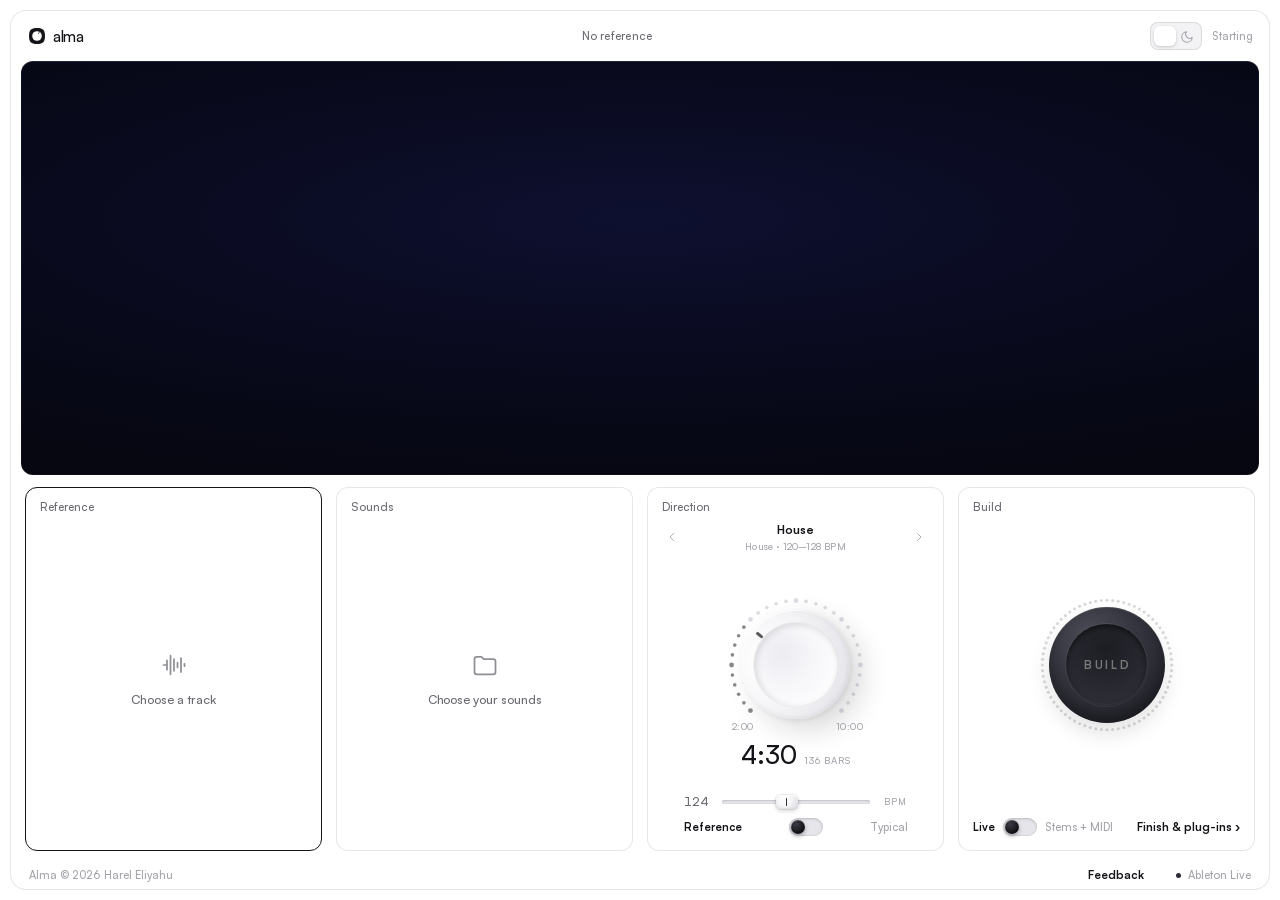
==== flow/ui/index.html @ 33a016ae "Opening screen: the real logo, and its pip turns to its place The bare disc is the app icon now (the" ====
<!doctype html>
<html lang="en" data-theme="light">
<head>
<meta charset="utf-8">
<meta name="viewport" content="width=device-width, initial-scale=1">
<title>Alma</title>
<script>try{ const t=localStorage.getItem('flow-theme'); if(t==='dark'||t==='light') document.documentElement.dataset.theme=t; }catch(e){}</script>
<link rel="stylesheet" href="fonts/fonts.css?satoshi">
<style>
  :root { --beat:2.6s; --mono:"Satoshi",-apple-system,system-ui,sans-serif; --ease:cubic-bezier(.2,.8,.2,1); --spring:cubic-bezier(.3,1.25,.4,1);
          --c-ref:#2BB8D6; --c-snd:#E0588F; --c-dir:#6F6CE0; --c-bld:#D9A520; --acc:#5C5BE0; --acc-rgb:92,91,224;
          --d-bg:#06070A; --d-ink:#EDEEF3; --d-sec:#8A8C99; --d-mut:#4A4C58; --d-line:rgba(255,255,255,.07); --d-well:#0D0E13; }
  :root, :root[data-theme=light] { color-scheme:light; --bg:#FFFFFF; --dev:#FFFFFF; --mod:#FFFFFF; --mod2:#FFFFFF; --hdr:#141519; --hdr-ink:#F3F3F6; --ink:#141418; --sec:#6A6A73; --mut:#A3A3AA;
          --line:rgba(20,20,30,.1); --line2:rgba(20,20,30,.06); --ctrl:#F3F3F6; --knob-a:#FFFFFF; --knob-b:#ECECF0; --knob-c:#CFCFD5; --tick:#DCDCE2;
          --shadow:none; --btn:#141418; --btn-ink:#FFFFFF; --led-off:#2C2D36; --ok:#2E8B5F; --warn:#B07A14; --err:#C0392B; }
  :root[data-theme=dark] { color-scheme:dark; --bg:#07070A; --dev:#121216; --mod:#1A1A20; --mod2:#15151A; --hdr:#0B0B0F; --hdr-ink:#F3F3F6; --ink:#F2F2F5; --sec:#9C9CA7; --mut:#5A5A66;
          --line:rgba(255,255,255,.08); --line2:rgba(255,255,255,.05); --ctrl:#111116; --knob-a:#3C3D47; --knob-b:#24252C; --knob-c:#111217; --tick:#2A2B33;
          --shadow:0 30px 70px rgba(0,0,0,.7), 0 0 0 1px rgba(255,255,255,.04); --acc:#7B79EC; --acc-rgb:123,121,236; --btn:#F2F2F5; --btn-ink:#0B0B0F; --led-off:#26272F; --ok:#4CD39B; --warn:#E8B04B; --err:#FF7070; }
  * { box-sizing:border-box; }
  body { font-variant-numeric:tabular-nums; }
  html, body { height:100%; margin:0; overflow:hidden; background:var(--bg); color:var(--ink); font-family:"Satoshi",-apple-system,system-ui,"Segoe UI",sans-serif; font-size:13.5px; -webkit-font-smoothing:antialiased; transition:background .35s; }
  button, input, select { font-family:inherit; color:inherit; }
  button { cursor:pointer; }
  button:disabled { cursor:default; }
  .hidden { display:none !important; }
  ::-webkit-scrollbar { width:8px; } ::-webkit-scrollbar-thumb { background:rgba(128,128,140,.35); border-radius:8px; }
  @media (prefers-reduced-motion:reduce) { *,*::before,*::after { animation-duration:.01ms !important; transition-duration:.01ms !important; } }

  /* ---------- the device ---------- */
  .dev { position:absolute; inset:10px; margin:auto; max-width:1480px; max-height:940px; border-radius:16px; background:var(--dev); box-shadow:var(--shadow); border:1px solid var(--line); display:grid; grid-template-rows:50px minmax(190px,1fr) clamp(330px,44%,400px) 28px; overflow:hidden; transition:background .35s, border-color .35s; }
  .bar { display:flex; align-items:center; gap:14px; padding:0 16px 0 18px; }
  .brand { display:flex; align-items:center; gap:8px; font-weight:500; letter-spacing:-.02em; font-size:15px; }
  .brand .mark { display:block; }
  @keyframes bars { 0%,100% { opacity:.55; } 50% { opacity:1; } }
  .sess { flex:1; text-align:center; font:500 11.5px var(--mono); color:var(--sec); letter-spacing:.02em; white-space:nowrap; overflow:hidden; text-overflow:ellipsis; }
  .sess b { color:var(--ink); font-weight:600; }
  .right { display:flex; align-items:center; gap:10px; }
  .chip.upd { border-color:color-mix(in srgb, var(--acc) 60%, transparent); }
  .chip.upd i { width:6px; height:6px; border-radius:50%; background:var(--acc); box-shadow:0 0 6px var(--acc); }
  .chip.upd.busy { cursor:default; } .chip.upd.busy i { animation:pulse 1.2s ease-in-out infinite; }
  .chip.upd.req { border-color:var(--warn); } .chip.upd.req i { background:var(--warn); box-shadow:0 0 6px var(--warn); }
  @keyframes pulse { 50% { opacity:.3; } }
  .chip { height:28px; padding:0 10px 0 9px; border-radius:8px; border:1px solid var(--line); background:var(--mod); font-size:11.5px; font-weight:600; display:inline-flex; align-items:center; gap:7px; transition:border-color .2s, transform .2s var(--ease); }
  .chip:hover { border-color:var(--ink); transform:translateY(-1px); }
  .chip svg { stroke:var(--ink); }
  .lic { font-size:11px; font-weight:500; color:var(--mut); }
  .tsw { width:52px; height:28px; border-radius:8px; border:1px solid var(--line); background:var(--ctrl); position:relative; padding:0; }
  .tsw i { position:absolute; top:3px; left:3px; width:22px; height:20px; border-radius:6px; background:var(--mod); box-shadow:0 1px 3px rgba(0,0,0,.18); transition:transform .3s var(--spring); }
  :root[data-theme=dark] .tsw i { transform:translateX(24px); }
  .tsw svg { position:absolute; top:7px; width:14px; height:14px; stroke:var(--mut); fill:none; stroke-width:1.8; stroke-linecap:round; stroke-linejoin:round; transition:stroke .3s; }
  .tsw .sun { left:7px; } .tsw .moon { right:7px; }
  :root[data-theme=light] .tsw .sun, :root[data-theme=dark] .tsw .moon { stroke:var(--ink); }

  /* ---------- the display ---------- */
  .disp { margin:0 10px; border-radius:12px; background:linear-gradient(180deg,#0F1015 0%,#08090C 55%,#06070A 100%); position:relative; overflow:hidden; color:var(--d-ink); box-shadow:inset 0 1px 0 rgba(255,255,255,.09), inset 0 0 0 1px rgba(255,255,255,.03); }
  .dv { position:absolute; inset:0; padding:16px 18px; display:none; }
  .dv.on { display:block; animation:dvin .55s var(--ease) both; }
  @keyframes dvin { from { clip-path:inset(0 0 0 100%); opacity:.6; } to { clip-path:inset(0 0 0 0); opacity:1; } }
  .dv canvas.full { position:absolute; inset:0; width:100%; height:100%; }
  .dv .cap { position:absolute; left:18px; bottom:14px; font:500 10.5px var(--mono); color:var(--d-mut); letter-spacing:.12em; text-transform:uppercase; }
  .dv .cap b { color:var(--d-sec); font-weight:500; }
  .dv .capr { left:auto; right:18px; }
  .dvhead { display:flex; align-items:baseline; justify-content:space-between; gap:14px; margin-bottom:10px; }
  .dvhead .t { font-size:13px; font-weight:600; letter-spacing:-.01em; }
  .tl .dvhead { margin-bottom:8px; } .tl .dvhead .t { font-size:12.5px; } .tl .dvhead .r { font-size:11.5px; }
  .dvhead .t small { font:500 11px var(--mono); color:var(--d-sec); margin-left:10px; letter-spacing:.02em; }
  .dvhead .r { font:500 11px var(--mono); color:var(--d-sec); }
  .dvhead .r b { color:var(--d-ink); font-weight:600; }
  .dvhead .r .dbtn.sw { height:24px; padding:0 10px; font-size:11px; border-color:rgba(255,255,255,.3); color:var(--d-ink); cursor:pointer; }
  .dvhead .r .dbtn.sw:hover { background:rgba(255,255,255,.08); }
  .seq { position:absolute; left:50%; top:50%; transform:translate(-50%,-50%); display:grid; grid-template-columns:44px repeat(16,18px); gap:5px; }
  .seq .rn { font:500 10px var(--mono); color:var(--d-mut); }
  .seq .c { height:12px; border-radius:2px; background:#121319; transition:background .12s, box-shadow .12s; }
  .seq .c.g { background:#191A22; } .seq .c.on { background:#3A2A4A; } .seq .c.on.now { background:var(--acc); box-shadow:0 0 12px var(--acc); } .seq .c.now:not(.on) { background:#24252F; }
  .kit { display:flex; flex-direction:column; gap:7px; max-width:520px; }
  .kit .kr { display:grid; grid-template-columns:92px 1fr 40px; align-items:center; gap:12px; font-size:11.5px; color:var(--d-sec); }
  .kit .kr b { font:500 11px var(--mono); color:var(--d-ink); text-align:right; }
  .kit .kb { height:6px; border-radius:3px; background:#15161D; overflow:hidden; }
  .kit .kb i { display:block; height:100%; background:var(--acc); box-shadow:0 0 10px rgba(var(--acc-rgb),.6); transform-origin:left; transform:scaleX(0); animation:grow .7s var(--ease) forwards; animation-delay:var(--d,0ms); border-radius:3px; }
  @keyframes grow { to { transform:scaleX(1); } }
  .dgrid { display:grid; gap:2px 3px; align-items:center; font:500 10.5px var(--mono); }
  .dgrid .h { color:var(--d-sec); text-align:center; padding-bottom:4px; white-space:nowrap; overflow:hidden; text-overflow:ellipsis; }
  .dgrid .h small { display:block; color:var(--d-mut); font-size:9.5px; margin-top:1px; }
  .dgrid .h.hi { color:var(--acc); }
  .dgrid .rl { color:var(--d-sec); padding-right:10px; white-space:nowrap; font-family:"Satoshi",sans-serif; font-size:10.5px; line-height:1; }
  .dgrid .rl.v { color:var(--d-ink); }
  .dgrid .cell { height:7px; border-radius:2px; background:#111218; transition:background .3s, box-shadow .3s; }
  .dgrid .cell.on { background:var(--acc); box-shadow:0 0 10px rgba(var(--acc-rgb),.45); animation:cellin .4s var(--spring) both; animation-delay:var(--d,0ms); }
  .dgrid .cell.v.on { background:var(--d-ink); box-shadow:none; }
  @keyframes cellin { from { transform:scaleY(.2); opacity:.4; } to { transform:none; opacity:1; } }
  .fin { display:grid; grid-template-columns:1.15fr 1fr; gap:48px; height:100%; overflow:auto; padding:4px 6px 0; }
  .fgrid { display:flex; flex-direction:column; }
  .fcell { display:flex; align-items:center; gap:16px; padding:9px 2px; border:0; border-top:1px solid var(--d-line); background:transparent; cursor:pointer; text-align:left; color:var(--d-ink); transition:opacity .2s; }
  .fcell:first-child { border-top:0; }
  .fcell:hover .k { color:#fff; }
  .fcell:not(.on) .k { color:var(--d-sec); }
  .fcell .body { flex:1; min-width:0; }
  .fcell .k { font-size:12.5px; font-weight:500; letter-spacing:-.01em; transition:color .2s; }
  .fcell .h { font:500 10px var(--mono); color:var(--d-mut); margin-top:2px; white-space:nowrap; overflow:hidden; text-overflow:ellipsis; letter-spacing:.02em; }
  .psel { display:flex; align-items:center; gap:2px; background:transparent; border:1px solid rgba(255,255,255,.1); border-radius:8px; padding:2px; margin-top:8px; }
  .psel .arr { width:26px; height:28px; border:0; background:transparent; color:var(--d-sec); border-radius:6px; display:flex; align-items:center; justify-content:center; }
  .psel .arr:hover { background:rgba(255,255,255,.06); color:var(--d-ink); }
  .psel .arr svg { width:11px; height:11px; stroke:currentColor; fill:none; stroke-width:2.2; stroke-linecap:round; stroke-linejoin:round; }
  .psel .mid { flex:1; text-align:center; min-width:0; font-size:12px; font-weight:600; white-space:nowrap; overflow:hidden; text-overflow:ellipsis; }
  .psel .mid small { display:block; font:500 9px var(--mono); color:var(--d-mut); letter-spacing:.12em; text-transform:uppercase; margin-top:2px; }
  .prow { display:flex; align-items:center; gap:8px; }
  .prow .psel { flex:1; }
  .fin h3 { margin:0 0 10px; font:500 10px var(--mono); letter-spacing:.16em; color:var(--d-mut); text-transform:uppercase; }
  .frow { display:flex; align-items:center; gap:14px; padding:10px 0 14px; border-top:1px solid var(--d-line); }
  .frow:first-of-type { border-top:0; }
  .frow .k { font-size:12.5px; font-weight:500; } .frow .h { font:500 10px var(--mono); color:var(--d-mut); margin-top:2px; line-height:1.4; }
  .frow .body { flex:1; min-width:0; }
  .sw { width:28px; height:16px; border-radius:999px; background:#2A2B34; position:relative; flex:0 0 28px; padding:0; border:0; transition:background .25s; pointer-events:none; }
  .sw::after { content:""; position:absolute; top:2px; left:2px; width:12px; height:12px; border-radius:50%; background:#fff; opacity:.6; transition:transform .25s var(--spring), opacity .25s; }
  .sw.on { background:var(--acc); } .sw.on::after { transform:translateX(12px); opacity:1; }
  .dsel { width:100%; font-size:12px; padding:7px 9px; border-radius:8px; border:1px solid rgba(255,255,255,.1); background:var(--d-well); color:var(--d-ink); outline:none; }
  .dbtn { height:28px; padding:0 11px; border-radius:7px; border:1px solid rgba(255,255,255,.12); background:transparent; color:var(--d-ink); font-size:11.5px; font-weight:600; }
  .dbtn:hover { border-color:rgba(255,255,255,.35); }
  .dmsg { font:500 11px var(--mono); color:var(--d-sec); margin-top:8px; line-height:1.5; }
  .gate { max-width:420px; margin:28px auto 0; text-align:center; }
  .gate h2 { font-size:18px; margin:0 0 6px; } .gate p { color:var(--d-sec); margin:0 0 16px; font-size:12.5px; line-height:1.5; }
  .gate .in { display:flex; gap:8px; }
  .gate.lic { max-width:520px; margin-top:36px; text-align:left; }
  .gate.lic .mark { width:34px; height:34px; margin-bottom:18px; }
  .gate.lic h2 { font-size:22px; letter-spacing:-.02em; margin:0 0 8px; } .gate.lic p { text-align:left; font-size:13px; margin:0 0 20px; }
  .gate.lic textarea { min-height:72px; font:500 12.5px/1.45 ui-monospace, Menlo, monospace; word-break:break-all; resize:none; }
  .gate.lic .row { display:flex; gap:10px; align-items:center; margin-top:4px; }
  .gate.lic .row .sp { flex:1; }
  .gate.lic .facts { display:grid; grid-template-columns:auto 1fr; gap:8px 18px; font-size:12.5px; margin:0 0 22px; }
  .gate.lic .facts span:nth-child(odd) { color:var(--d-sec); } .gate.lic .facts b { font-weight:500; color:var(--d-ink); }
  .gate.lic .dbtn.primary { background:var(--d-ink); color:var(--d-bg, #0B0B0D); border-color:var(--d-ink); } .gate.fb { max-width:520px; text-align:left; } .gate.fb h2, .gate.fb p { text-align:left; }
  .gate textarea { width:100%; resize:vertical; min-height:96px; font:400 13px/1.5 "Satoshi",sans-serif; padding:10px 12px; border-radius:8px; border:1px solid rgba(255,255,255,.12); background:var(--d-well); color:var(--d-ink); outline:none; margin-bottom:10px; }
  .gate textarea:focus { border-color:rgba(255,255,255,.3); } .gate .fbrow { display:flex; gap:8px; align-items:center; } .gate .fbrow .sp { flex:1; } .gate input { flex:1; font:500 13px var(--mono); padding:9px 12px; border-radius:8px; border:1px solid rgba(255,255,255,.12); background:var(--d-well); color:var(--d-ink); outline:none; }

  /* the arrangement view (lives in the display) */
  .tl { position:relative; height:100%; display:flex; flex-direction:column; }
  .tl .plot { position:relative; flex:1; margin-left:110px; cursor:crosshair; touch-action:none; user-select:none; -webkit-user-select:none; display:flex; flex-direction:column; min-height:0; }
  .tl .plot::before { content:""; position:absolute; left:0; right:0; top:0; bottom:18px; pointer-events:none; background:repeating-linear-gradient(90deg, rgba(255,255,255,.05) 0 1px, transparent 1px 12.5%); }
  .tl .curvewrap { position:relative; flex:1; min-height:56px; }
  .tl .curvewrap.wipe { clip-path:inset(0 100% 0 0); transition:clip-path 1.1s var(--ease) .1s; } .tl .curvewrap.wipe.go { clip-path:inset(0 0 0 0); }
  .tl .curvewrap canvas { position:absolute; inset:0; width:100%; height:100%; }
  .tl .curvewrap svg { position:absolute; inset:0; width:100%; height:100%; display:block; overflow:visible; filter:drop-shadow(0 0 6px rgba(var(--acc-rgb),.55)); }
  .tl .curve .line { fill:none; stroke:var(--tlc, #B9B0FF); stroke-width:1.6; vector-effect:non-scaling-stroke; stroke-linejoin:round; stroke-linecap:round; }
  .tl .curve .area { fill:url(#ag); }
  .tl .band { position:relative; height:6px; margin-top:10px; }
  .tl .seg { position:absolute; top:0; bottom:0; border-radius:3px; background:#E9EAF0; transform-origin:left center; transform:scaleX(0); animation:grow .75s var(--ease) forwards; }
  .tl .seg.hi { background:var(--tlc, #8B7CFF); box-shadow:0 0 10px rgba(var(--acc-rgb),.5); } .tl .seg.lo { background:#2A2B36; }
  .tl .names { position:relative; height:30px; margin-top:8px; }
  .tl .names > div { position:absolute; top:0; white-space:nowrap; font-size:12px; font-weight:600; color:var(--d-ink); opacity:0; animation:rise .5s var(--ease) forwards; }
  .tl .names > div.hi { color:var(--tlc, #B9B0FF); }
  .tl .names small { display:block; font:500 10.5px var(--mono); color:var(--d-mut); margin-top:2px; }
  @keyframes rise { from { opacity:0; transform:translateY(6px);} to { opacity:1; transform:none;} }
  .tl .lanes { display:flex; flex-direction:column; gap:8px; margin-top:6px; }
  .tl .lane { position:relative; height:6px; opacity:0; animation:rise .45s var(--ease) forwards; }
  .tl .lane .ln { position:absolute; left:-110px; top:50%; transform:translateY(-50%); width:96px; font-size:11.5px; font-weight:500; color:var(--d-mut); white-space:nowrap; transition:color .18s; }
  .tl .lane .tr { position:absolute; inset:0; } .tl .lane .tr::before { content:""; position:absolute; left:0; right:0; top:50%; height:1px; background:rgba(255,255,255,.05); }
  .tl .lane.act .ln { color:var(--d-ink); font-weight:600; }
  .tl .blk { position:absolute; top:0; height:6px; border-radius:2px; background:var(--tlc, #8B7CFF); box-shadow:0 0 8px rgba(var(--acc-rgb),.5); transform-origin:left center; transform:scaleX(0); }
  .tl .blk.on { animation:grow .65s var(--ease) forwards; }
  .tl .blk.k { background:#F2F2F6; box-shadow:0 0 8px rgba(255,255,255,.35); } .tl .blk.q { background:#2E2F3C; box-shadow:none; } .tl .blk.swp { background:#D9D4FF; box-shadow:0 0 8px rgba(217,212,255,.7); }
  .tl .blk.v { background:transparent; border:1px solid #F2F2F6; box-shadow:none; }
  .tl .blk.hit { width:2px; border-radius:1px; background:#fff; box-shadow:0 0 6px rgba(255,255,255,.7); }
  .tl .ticks { position:relative; height:18px; margin-top:8px; border-top:1px solid rgba(255,255,255,.08); opacity:0; animation:fadein .6s ease .8s forwards; }
  @keyframes fadein { to { opacity:1; } }
  .tl .ticks i { position:absolute; top:-1px; width:1px; height:4px; background:rgba(255,255,255,.22); }
  .tl .ticks span { position:absolute; top:6px; font:500 10.5px var(--mono); color:var(--d-mut); transform:translateX(-50%); }
  .tl .veil { position:absolute; top:-6px; bottom:-6px; left:0; right:0; background:rgba(6,7,10,.76); pointer-events:none; opacity:0; }
  .tl .ph { position:absolute; top:-6px; bottom:-6px; width:1px; margin-left:-.5px; background:#fff; box-shadow:0 0 10px 1px rgba(255,255,255,.6); pointer-events:none; opacity:0; transition:opacity .15s; }
  .tl .ph .phl { position:absolute; bottom:-3px; left:50%; transform:translateX(-50%); background:#fff; color:#06070A; font:600 9.5px var(--mono); padding:2px 5px; border-radius:3px; white-space:nowrap; }
  .tl .dot { position:absolute; width:9px; height:9px; margin:-4.5px 0 0 -4.5px; border-radius:50%; background:#fff; border:2px solid var(--tlc, #8B7CFF); box-shadow:0 0 12px var(--tlc, #8B7CFF); opacity:0; pointer-events:none; transition:opacity .15s; }
  .tl .skel { flex:1; border-radius:8px; background:linear-gradient(90deg,#0B0C12 0 40%,#13141C 50%,#0B0C12 60% 100%); background-size:250% 100%; animation:shimmer 1.8s ease-in-out infinite; }
  @keyframes shimmer { from { background-position:150% 0; } to { background-position:-50% 0; } }
  .bhead { display:flex; align-items:center; gap:18px; margin-bottom:12px; min-height:26px; }
  .phases { display:none; gap:18px; font:500 10.5px var(--mono); color:var(--d-mut); letter-spacing:.08em; text-transform:uppercase; }
  .phases span { position:relative; padding-bottom:7px; transition:color .3s; }
  .phases span::after { content:""; position:absolute; left:0; right:0; bottom:0; height:2px; border-radius:1px; background:#181920; }
  .phases .done { color:var(--d-sec); } .phases .done::after { background:var(--acc); }
  .phases .act { color:var(--d-ink); } .phases .act::after { background:linear-gradient(90deg,#181920 0 26%,var(--acc) 26% 74%,#181920 74% 100%); background-size:260% 100%; animation:slide 1.3s linear infinite; box-shadow:0 0 8px rgba(var(--acc-rgb),.5); }
  .phases .err { color:var(--err); } .phases .err::after { background:var(--err); }
  @keyframes slide { from { background-position:130% 0; } to { background-position:-30% 0; } }
  .tp { display:flex; align-items:center; gap:8px; }
  .tbtn { width:26px; height:26px; border-radius:50%; border:1px solid rgba(255,255,255,.18); background:transparent; color:var(--d-ink); display:flex; align-items:center; justify-content:center; padding:0; transition:background .2s, border-color .2s; }
  .tbtn:disabled { opacity:.35; } .tbtn:hover:not(:disabled) { border-color:rgba(255,255,255,.4); } .tbtn.on { background:var(--d-ink); color:var(--d-bg); border-color:var(--d-ink); }
  .tbtn svg { width:10px; height:10px; fill:currentColor; }
  .tbtn .pause { display:none; } .tbtn.on .play { display:none; } .tbtn.on .pause { display:block; }
  .ptime { font:500 11px var(--mono); color:var(--d-sec); font-variant-numeric:tabular-nums; min-width:92px; }
  .kit2 { display:grid; grid-template-columns:1fr 1fr; gap:0 28px; }
  .krow { display:grid; grid-template-columns:78px minmax(0,1fr) 36px 20px 20px 22px; align-items:center; gap:6px; height:25px; border-top:1px solid var(--d-line); }
  .krow:nth-child(-n+2) { border-top:0; }
  .krow .kl { font-size:11px; color:var(--d-sec); white-space:nowrap; } .krow.ov .kl { color:var(--d-ink); }
  .krow .kn { font-size:11.5px; font-weight:500; white-space:nowrap; overflow:hidden; text-overflow:ellipsis; }
  .krow .kc { font:500 9.5px var(--mono); color:var(--d-mut); text-align:right; }
  .kb { width:20px; height:20px; border-radius:5px; border:1px solid rgba(255,255,255,.12); background:transparent; color:var(--d-sec); display:flex; align-items:center; justify-content:center; padding:0; transition:border-color .15s, color .15s; }
  .kb:hover { color:var(--d-ink); border-color:rgba(255,255,255,.35); } .kb.on { color:var(--d-bg); background:var(--d-ink); border-color:var(--d-ink); } .kb:disabled { opacity:.3; }
  .kb svg { width:9px; height:9px; stroke:currentColor; fill:none; stroke-width:2.4; stroke-linecap:round; stroke-linejoin:round; } .kb svg.f { fill:currentColor; stroke:none; }
  .statusline { flex:1; font-size:12px; font-weight:500; color:var(--d-sec); white-space:nowrap; overflow:hidden; text-overflow:ellipsis; text-align:right; }
  .meter { display:flex; gap:2px; align-items:flex-end; height:16px; opacity:0; transition:opacity .4s; }
  .building .meter { opacity:1; }
  .building .phases, .stopped .phases { display:flex; }
  .meter i { width:3px; height:100%; border-radius:1px; background:var(--acc); transform-origin:bottom; transform:scaleY(.12); }
  .building .meter i { animation:vu 1s ease-in-out infinite; }
  @keyframes vu { 0%,100% { transform:scaleY(.14);} 50% { transform:scaleY(var(--m,.9));} }
  .stop { position:absolute; inset:16px 18px; display:flex; flex-direction:column; justify-content:center; gap:10px; max-width:560px; }
  .stop .t { font-size:16px; font-weight:600; } .stop .m { font-size:12.5px; color:var(--d-sec); line-height:1.55; }
  .note { font:500 10.5px var(--mono); color:var(--d-mut); margin-top:6px; line-height:1.5; }
  .log { position:absolute; inset:16px 18px; font:11px var(--mono); color:var(--d-sec); background:var(--d-bg); overflow:auto; white-space:pre-wrap; line-height:1.55; }

  /* ---------- the deck ---------- */
  .deck { display:grid; grid-template-columns:repeat(4,1fr); gap:8px; padding:10px; min-height:0; }
  .deck.locked { opacity:.35; pointer-events:none; filter:grayscale(1); }
  .mod { background:var(--mod2); border:1px solid var(--line); border-radius:12px; overflow:hidden; display:flex; flex-direction:column; min-height:0; box-shadow:0 1px 2px rgba(20,20,30,.03); transition:background .35s, border-color .3s, box-shadow .3s; }
  .mod.act { border-color:color-mix(in srgb, var(--acc) 45%, var(--line)); }
  .mod .mb .frow2 { padding:0 1px; }
  .mh { height:38px; flex:0 0 38px; background:transparent; color:var(--ink); display:flex; align-items:center; gap:8px; padding:0 13px; position:relative; border-bottom:1px solid var(--line); transition:border-color .3s; }
  .mod.act .mh { border-bottom-color:color-mix(in srgb, var(--acc) 70%, transparent); }
  .led { width:6px; height:6px; border-radius:50%; background:var(--tick); flex:0 0 6px; order:2; margin-left:2px; transition:background .3s; }
  .led.on { background:var(--mc); animation:beat var(--beat) ease-in-out infinite; }
  .led.work { background:var(--mc); animation:beat calc(var(--beat) / 2) ease-in-out infinite; }
  .led.err { background:var(--err); animation:none; }
  @keyframes beat { 0%,100% { opacity:.45; } 18% { opacity:1; } }
  .num, .led { display:none; }
  .mn { font-size:13px; font-weight:600; letter-spacing:-.01em; color:var(--ink); }
  .frow2 { display:flex; align-items:center; gap:10px; min-height:28px; }
  .fname { flex:1; min-width:0; }
  .fname b { display:block; font-size:12px; font-weight:600; white-space:nowrap; overflow:hidden; text-overflow:ellipsis; letter-spacing:-.01em; }
  .fname small { display:block; font:500 9.5px var(--mono); color:var(--mut); margin-top:2px; white-space:nowrap; overflow:hidden; text-overflow:ellipsis; letter-spacing:.02em; }
  .fname.empty b { color:var(--sec); font-weight:500; }
  .sb.pri { background:var(--btn); color:var(--btn-ink); border-color:transparent; padding:0 12px; }
  .sb.pri:hover { border-color:transparent; filter:brightness(1.12); }
  .next { animation:nextring var(--beat) ease-out infinite; }
  @keyframes nextring { 0% { box-shadow:0 0 0 0 color-mix(in srgb, var(--acc) 55%, transparent); } 100% { box-shadow:0 0 0 9px color-mix(in srgb, var(--acc) 0%, transparent); } }
  .big button.next { animation:nextring var(--beat) ease-out infinite, none; }
  .ro.big .v.dim, .ro.sm .v.dim { color:var(--mut); }
  .ms { margin-left:auto; font-size:11.5px; font-weight:500; color:var(--mut); white-space:nowrap; transition:color .3s; }
  .ms.work { color:var(--acc); } .ms.err { color:var(--err); }
  .mb { flex:1; min-height:0; padding:10px 12px 12px; display:flex; flex-direction:column; gap:8px; }
  .pad { flex:1; min-height:0; border:1px solid var(--line); border-radius:10px; background:var(--mod2); display:flex; flex-direction:column; align-items:center; justify-content:center; gap:7px; text-align:center; padding:12px; transition:border-color .2s, transform .25s var(--spring), background .2s; }
  .pad:hover { border-color:var(--acc); transform:translateY(-2px); }
  .pad:active { transform:scale(.985); }
  .pad svg { stroke:var(--acc); fill:none; stroke-width:1.8; stroke-linecap:round; stroke-linejoin:round; filter:drop-shadow(0 0 6px color-mix(in srgb, var(--acc) 70%, transparent)); margin-bottom:4px; }
  .pad .t { font-size:13px; font-weight:600; letter-spacing:-.01em; } .pad .s { font-size:10.5px; color:var(--sec); line-height:1.45; max-width:200px; }
  .well { flex:1; min-height:0; display:flex; flex-direction:column; justify-content:space-between; background:var(--mod); border:1px solid var(--line); border-radius:10px; padding:12px 12px 10px; box-shadow:0 1px 2px rgba(20,20,30,.04), 0 10px 24px rgba(20,20,30,.07); }
  :root[data-theme=dark] .well { background:var(--ctrl); box-shadow:inset 0 2px 6px rgba(0,0,0,.5); }
  .mini { flex:1; min-height:36px; width:100%; display:block; margin:8px 0 0; }
  .hero { display:flex; align-items:baseline; gap:9px; }
  .hero .v { font:500 38px var(--mono); letter-spacing:-.04em; line-height:1; font-variant-numeric:tabular-nums; }
  .hero .u { font:500 9.5px var(--mono); color:var(--mut); letter-spacing:.14em; text-transform:uppercase; }
  .grid4 { display:grid; grid-template-columns:repeat(4,1fr); gap:6px; margin-top:10px; padding-top:9px; border-top:1px solid var(--line); }
  .grid4 .v { font:500 13px var(--mono); letter-spacing:-.02em; font-variant-numeric:tabular-nums; white-space:nowrap; }
  .grid4 .l { font:500 8.5px var(--mono); color:var(--mut); letter-spacing:.12em; text-transform:uppercase; margin-top:3px; }
  .v.dim { color:var(--mut); }
  .ros { display:grid; grid-template-columns:1fr 1fr; gap:10px 8px; }
  .ro .v { font:500 30px var(--mono); letter-spacing:-.04em; line-height:1; font-variant-numeric:tabular-nums; }
  .ro.big .v { font-size:34px; }
  .ro .l { font:500 9.5px var(--mono); color:var(--mut); letter-spacing:.14em; text-transform:uppercase; margin-top:5px; }
  .ro.sm .v { font-size:17px; }
  .file { font-size:11.5px; font-weight:600; white-space:nowrap; overflow:hidden; text-overflow:ellipsis; }
  .file small { display:block; font:500 10px var(--mono); color:var(--mut); margin-top:2px; font-weight:500; overflow:hidden; text-overflow:ellipsis; }
  .mrow { display:flex; align-items:center; justify-content:flex-end; gap:14px; margin-top:auto; min-height:22px; }
  .ta { background:none; border:0; padding:0; font-size:11.5px; font-weight:600; color:var(--ink); cursor:pointer; transition:opacity .15s; }
  .ta:hover { opacity:.6; } .ta:disabled { color:var(--mut); opacity:1; cursor:default; } .ta.on { color:var(--acc); }
  .subj { justify-content:space-between; gap:4px; }
  .subj .fname { text-align:center; }
  .arr2 { width:24px; height:24px; flex:0 0 24px; border:0; background:transparent; color:var(--mut); border-radius:6px; display:flex; align-items:center; justify-content:center; padding:0; transition:color .15s, background .15s; }
  .arr2:hover { color:var(--ink); background:var(--ctrl); }
  .arr2 svg { width:11px; height:11px; stroke:currentColor; fill:none; stroke-width:2.2; stroke-linecap:round; stroke-linejoin:round; }
  .fname small.off { color:var(--warn); }
  .fname.wrap b, .fname.wrap small { white-space:normal; line-height:1.4; }
  .well { position:relative; }
  .well.dir { justify-content:space-between; }
  .well.dir .knob { align-self:center; }
  .fname.wrap small.clamp { display:-webkit-box; -webkit-line-clamp:2; -webkit-box-orient:vertical; overflow:hidden; }
  .mini.hit { cursor:pointer; }
  .tip { position:absolute; left:0; top:0; pointer-events:none; background:var(--ink); color:var(--mod); font-size:10.5px; font-weight:500; padding:3px 7px; border-radius:6px; white-space:nowrap; transform:translate(-50%,-135%); opacity:0; transition:opacity .12s; z-index:3; }
  .lk { background:none; border:0; padding:0; font-size:11px; font-weight:600; color:var(--sec); text-decoration:underline; text-underline-offset:3px; }
  .lk:hover { color:var(--ink); }
  .sb { height:26px; padding:0 10px; border-radius:7px; border:1px solid var(--line); background:var(--mod); font-size:11px; font-weight:600; transition:border-color .2s, transform .2s var(--ease); white-space:nowrap; }
  .sb:hover { border-color:var(--ink); } .sb:active { transform:scale(.97); }
  .in { height:26px; width:60px; font:500 12px var(--mono); padding:0 8px; border-radius:7px; border:1px solid var(--line); background:var(--ctrl); color:var(--ink); outline:none; text-align:right; }
  .in:focus { border-color:var(--acc); }
  .in::placeholder { color:var(--mut); }
  .leds { display:flex; justify-content:space-between; margin-top:10px; padding-top:10px; border-top:1px solid var(--line); }
  .rl { display:flex; flex-direction:column; align-items:center; gap:5px; font:500 8.5px var(--mono); letter-spacing:.08em; color:var(--mut); transition:color .3s; }
  .rl i { width:6px; height:6px; border-radius:50%; background:var(--led-off); opacity:.45; }
  .rl.on { color:var(--ink); } .rl.on i { background:var(--acc); box-shadow:0 0 7px var(--acc); opacity:1; }
  .msg { font:500 10px var(--mono); color:var(--sec); line-height:1.45; min-height:0; }
  .msg:empty { display:none; }
  .msg.ok { color:var(--ok); } .msg.warn { color:var(--warn); } .msg.err { color:var(--err); }
  .vrow { display:flex; align-items:center; gap:9px; padding:0 0 0 2px; margin-top:auto; min-height:26px; }
  .vrow svg { stroke:var(--sec); fill:none; stroke-width:1.8; stroke-linecap:round; stroke-linejoin:round; flex:0 0 14px; }
  .vrow.has svg { stroke:var(--acc); }
  .vrow .body { flex:1; min-width:0; font-size:11.5px; font-weight:500; color:var(--mut); white-space:nowrap; overflow:hidden; text-overflow:ellipsis; }
  .vrow.has .body { font:600 11.5px "Satoshi",sans-serif; letter-spacing:-.01em; text-transform:none; color:var(--ink); }
  .vrow .body small { font:500 9.5px var(--mono); color:var(--mut); font-weight:500; margin-left:8px; letter-spacing:.02em; }
  .vrow .x { background:none; border:0; padding:2px; color:var(--mut); display:flex; } .vrow .x:hover { color:var(--err); }
  .sel { border-radius:10px; background:var(--ctrl); border:1px solid var(--line); padding:5px 6px 6px; }
  .sel .row { display:flex; align-items:center; gap:4px; }
  .sel .arr { width:26px; height:26px; border:0; background:transparent; color:var(--sec); display:flex; align-items:center; justify-content:center; border-radius:6px; transition:background .15s, color .15s; }
  .sel .arr:hover { background:var(--mod); color:var(--ink); }
  .sel .arr svg { width:12px; height:12px; stroke:currentColor; fill:none; stroke-width:2.2; stroke-linecap:round; stroke-linejoin:round; }
  .sel .mid { flex:1; text-align:center; min-width:0; }
  .sel .mid .n { font-size:13px; font-weight:600; letter-spacing:-.01em; white-space:nowrap; overflow:hidden; text-overflow:ellipsis; }
  .sel .mid .g { font:500 9.5px var(--mono); color:var(--mut); letter-spacing:.12em; text-transform:uppercase; margin-top:2px; }
  .sel .mid .g.off { color:var(--warn); }
  .sel .dots { display:flex; justify-content:center; gap:5px; margin-top:6px; }
  .sel .dots i { width:4px; height:4px; border-radius:50%; background:var(--tick); transition:background .2s, box-shadow .2s, transform .2s; }
  .sel .dots i.on { background:var(--acc); box-shadow:0 0 6px var(--acc); transform:scale(1.3); }
  .knobwrap { display:flex; flex-direction:column; align-items:center; gap:2px; margin:0; }
  .knob { position:relative; width:100px; height:100px; touch-action:none; cursor:ns-resize; outline:none; -webkit-user-select:none; user-select:none; }
  .knob svg { position:absolute; inset:0; width:100%; height:100%; overflow:visible; }
  .knob .dt { fill:var(--tick); transition:fill .25s; } .knob .dt.lit { fill:var(--acc); }
  .knob .cap { position:absolute; left:15px; top:15px; width:70px; height:70px; border-radius:50%; background:radial-gradient(circle at 38% 28%, #FFFFFF 0%, #F7F7F9 38%, #E7E7EB 78%, #D5D5DB 100%); box-shadow:0 12px 24px rgba(20,20,30,.16), 0 2px 4px rgba(20,20,30,.08), inset 0 1px 0 #fff, inset 0 -4px 8px rgba(20,20,30,.05); transition:transform .45s var(--ease), box-shadow .3s; }
  :root[data-theme=dark] .knob .cap { background:radial-gradient(circle at 38% 28%, #4E4F59 0%, #34353E 40%, #22232A 80%, #17181E 100%); box-shadow:0 12px 24px rgba(0,0,0,.55), 0 2px 4px rgba(0,0,0,.4), inset 0 1px 0 rgba(255,255,255,.14), inset 0 -4px 8px rgba(0,0,0,.35); }
  .knob:hover .cap { box-shadow:0 14px 28px rgba(20,20,30,.2), 0 2px 4px rgba(20,20,30,.08), inset 0 1px 0 #fff, inset 0 -4px 8px rgba(20,20,30,.05); }
  .knob.drag .cap { transition:box-shadow .3s; }
  .knob .pip { position:absolute; left:50%; top:8px; width:6px; height:6px; margin-left:-3px; border-radius:50%; background:var(--acc); box-shadow:0 0 7px var(--acc); }
  .knob .kend { position:absolute; bottom:-2px; font:500 9px var(--mono); color:var(--mut); letter-spacing:.04em; } .knob .kend.l { left:2px; } .knob .kend.r { right:0; }
  .knob:focus-visible .cap { outline:2px solid var(--acc); outline-offset:3px; }
  .knobl { font:500 9.5px var(--mono); color:var(--mut); letter-spacing:.12em; text-transform:uppercase; white-space:nowrap; } .knobl b { color:var(--ink); font-weight:600; font-size:11.5px; letter-spacing:0; }
  .drow { display:flex; align-items:center; gap:6px; }
  .bpmbox { display:flex; align-items:center; gap:5px; } .bpmbox .in { width:46px; height:24px; padding:0 6px; }
  .dl { font:500 9.5px var(--mono); letter-spacing:.1em; text-transform:uppercase; color:var(--mut); }
  .tg.sm { padding:2px; border-radius:7px; } .tg.sm button { height:20px; font-size:10.5px; padding:0 8px; flex:0 0 auto; }
  .tg button:disabled { opacity:.35; }
  .tg { display:flex; background:var(--ctrl); border:1px solid var(--line); border-radius:8px; padding:3px; }
  .tg button { flex:1; border:0; background:transparent; height:24px; border-radius:6px; font-size:11px; font-weight:600; color:var(--sec); transition:all .2s var(--ease); }
  .tg button.on { background:var(--mod); color:var(--ink); box-shadow:0 1px 3px rgba(0,0,0,.14); }
  .hint { font:500 10px var(--mono); color:var(--mut); line-height:1.4; min-height:13px; }
  .hint.ok { color:var(--ok); } .hint.warn { color:var(--warn); } .hint.err { color:var(--err); }
  .fbtn { height:26px; flex:0 0 26px; border-radius:8px; border:1px solid var(--line); background:var(--mod); font-size:11px; font-weight:600; display:flex; align-items:center; justify-content:space-between; padding:0 10px; transition:border-color .2s; }
  .fbtn:hover { border-color:var(--ink); } .fbtn.on { border-color:var(--acc); }
  .fbtn svg { width:12px; height:12px; stroke:currentColor; fill:none; stroke-width:2; }
  .bigwrap { flex:1; display:flex; flex-direction:column; align-items:center; justify-content:center; gap:14px; }
  .big { position:relative; width:140px; height:140px; border-radius:50%; }
  .big .bezel { display:none; }
  .big svg { position:absolute; inset:0; width:100%; height:100%; transform:rotate(-90deg); }
  .big .ring { fill:none; stroke:var(--tick); stroke-width:1.5; }
  :root[data-theme=dark] .big .ring { stroke:rgba(255,255,255,.12); }
  .big .prog { fill:none; stroke:var(--acc); stroke-width:2; stroke-linecap:round; stroke-dasharray:308; stroke-dashoffset:308; opacity:0; transition:stroke-dashoffset .5s var(--ease), opacity .4s; }
  .big.ready .prog, .big.done .prog { stroke-dashoffset:0; opacity:1; }
  .big.ready .prog { animation:ringbeat var(--beat) ease-in-out infinite; }
  .big.working .prog { opacity:1; }
  .big.err .prog { stroke:var(--err); stroke-dashoffset:0; opacity:1; }
  @keyframes ringbeat { 0%,100% { opacity:.45; } 18% { opacity:1; } }
  .big button { position:absolute; inset:11px; border-radius:50%; border:0; background:var(--btn); color:var(--btn-ink); font-size:12px; font-weight:700; letter-spacing:.24em; text-indent:.24em; box-shadow:0 12px 28px rgba(20,20,30,.18), inset 0 1px 0 rgba(255,255,255,.12); transition:transform .18s var(--spring), box-shadow .18s, color .3s; }
  :root[data-theme=dark] .big button { box-shadow:0 12px 28px rgba(0,0,0,.5), inset 0 1px 0 #fff; }
  .big button:hover { transform:translateY(-1px); }
  .big button:active { transform:scale(.97); box-shadow:0 4px 10px rgba(20,20,30,.2); }
  .big button:disabled { transform:none; }
  .big.wait button { color:rgba(255,255,255,.35); box-shadow:0 6px 16px rgba(20,20,30,.1); }
  :root[data-theme=dark] .big.wait button { color:rgba(16,16,20,.35); }
  .big.working button:disabled { color:var(--acc); animation:captext var(--beat) ease-in-out infinite; }
  @keyframes captext { 0%,100% { opacity:.75; } 18% { opacity:1; } }
  .big.next { animation:nextring var(--beat) ease-out infinite; }
  .well.bld { flex:1 1 auto; align-items:center; justify-content:center; padding:10px; }
  .well.bld .big { flex:0 0 auto; transform:none; margin:0; }
  .fname.wrap small.clamp { display:-webkit-box; -webkit-line-clamp:2; -webkit-box-orient:vertical; overflow:hidden; }
  .mini.hit { cursor:pointer; }
  .tip { position:absolute; left:0; top:0; pointer-events:none; background:var(--ink); color:var(--mod); font-size:10.5px; font-weight:500; padding:3px 7px; border-radius:6px; white-space:nowrap; transform:translate(-50%,-135%); opacity:0; transition:opacity .12s; z-index:3; }
  .lk { background:none; border:0; padding:0; font-size:11px; font-weight:600; color:var(--sec); text-decoration:underline; text-underline-offset:3px; }
  .lk:hover { color:var(--ink); }
  .sb { height:26px; padding:0 10px; border-radius:7px; border:1px solid var(--line); background:var(--mod); font-size:11px; font-weight:600; transition:border-color .2s, transform .2s var(--ease); white-space:nowrap; }
  .sb:hover { border-color:var(--ink); } .sb:active { transform:scale(.97); }
  .in { height:26px; width:60px; font:500 12px var(--mono); padding:0 8px; border-radius:7px; border:1px solid var(--line); background:var(--ctrl); color:var(--ink); outline:none; text-align:right; }
  .in:focus { border-color:var(--acc); }
  .in::placeholder { color:var(--mut); }
  .leds { display:flex; justify-content:space-between; margin-top:10px; padding-top:10px; border-top:1px solid var(--line); }
  .rl { display:flex; flex-direction:column; align-items:center; gap:5px; font:500 8.5px var(--mono); letter-spacing:.08em; color:var(--mut); transition:color .3s; }
  .rl i { width:6px; height:6px; border-radius:50%; background:var(--led-off); opacity:.45; }
  .rl.on { color:var(--ink); } .rl.on i { background:var(--acc); box-shadow:0 0 7px var(--acc); opacity:1; }
  .msg { font:500 10px var(--mono); color:var(--sec); line-height:1.45; min-height:0; }
  .msg:empty { display:none; }
  .msg.ok { color:var(--ok); } .msg.warn { color:var(--warn); } .msg.err { color:var(--err); }
  .vrow { display:flex; align-items:center; gap:9px; padding:0 0 0 2px; margin-top:auto; min-height:26px; }
  .vrow svg { stroke:var(--sec); fill:none; stroke-width:1.8; stroke-linecap:round; stroke-linejoin:round; flex:0 0 14px; }
  .vrow.has svg { stroke:var(--acc); }
  .vrow .body { flex:1; min-width:0; font-size:11.5px; font-weight:500; color:var(--mut); white-space:nowrap; overflow:hidden; text-overflow:ellipsis; }
  .vrow.has .body { font:600 11.5px "Satoshi",sans-serif; letter-spacing:-.01em; text-transform:none; color:var(--ink); }
  .vrow .body small { font:500 9.5px var(--mono); color:var(--mut); font-weight:500; margin-left:8px; letter-spacing:.02em; }
  .vrow .x { background:none; border:0; padding:2px; color:var(--mut); display:flex; } .vrow .x:hover { color:var(--err); }
  .sel { border-radius:10px; background:var(--ctrl); border:1px solid var(--line); padding:5px 6px 6px; }
  .sel .row { display:flex; align-items:center; gap:4px; }
  .sel .arr { width:26px; height:26px; border:0; background:transparent; color:var(--sec); display:flex; align-items:center; justify-content:center; border-radius:6px; transition:background .15s, color .15s; }
  .sel .arr:hover { background:var(--mod); color:var(--ink); }
  .sel .arr svg { width:12px; height:12px; stroke:currentColor; fill:none; stroke-width:2.2; stroke-linecap:round; stroke-linejoin:round; }
  .sel .mid { flex:1; text-align:center; min-width:0; }
  .sel .mid .n { font-size:13px; font-weight:600; letter-spacing:-.01em; white-space:nowrap; overflow:hidden; text-overflow:ellipsis; }
  .sel .mid .g { font:500 9.5px var(--mono); color:var(--mut); letter-spacing:.12em; text-transform:uppercase; margin-top:2px; }
  .sel .mid .g.off { color:var(--warn); }
  .sel .dots { display:flex; justify-content:center; gap:5px; margin-top:6px; }
  .sel .dots i { width:4px; height:4px; border-radius:50%; background:var(--tick); transition:background .2s, box-shadow .2s, transform .2s; }
  .sel .dots i.on { background:var(--acc); box-shadow:0 0 6px var(--acc); transform:scale(1.3); }
  .knobwrap { display:flex; flex-direction:column; align-items:center; gap:2px; margin:0; }
  .knob { position:relative; width:100px; height:100px; touch-action:none; cursor:ns-resize; outline:none; -webkit-user-select:none; user-select:none; }
  .knob svg { position:absolute; inset:0; width:100%; height:100%; overflow:visible; }
  .knob .dt { fill:var(--tick); transition:fill .25s; } .knob .dt.lit { fill:var(--acc); }
  .knob .cap { position:absolute; left:15px; top:15px; width:70px; height:70px; border-radius:50%; background:radial-gradient(circle at 38% 28%, #FFFFFF 0%, #F7F7F9 38%, #E7E7EB 78%, #D5D5DB 100%); box-shadow:0 12px 24px rgba(20,20,30,.16), 0 2px 4px rgba(20,20,30,.08), inset 0 1px 0 #fff, inset 0 -4px 8px rgba(20,20,30,.05); transition:transform .45s var(--ease), box-shadow .3s; }
  :root[data-theme=dark] .knob .cap { background:radial-gradient(circle at 38% 28%, #4E4F59 0%, #34353E 40%, #22232A 80%, #17181E 100%); box-shadow:0 12px 24px rgba(0,0,0,.55), 0 2px 4px rgba(0,0,0,.4), inset 0 1px 0 rgba(255,255,255,.14), inset 0 -4px 8px rgba(0,0,0,.35); }
  .knob:hover .cap { box-shadow:0 14px 28px rgba(20,20,30,.2), 0 2px 4px rgba(20,20,30,.08), inset 0 1px 0 #fff, inset 0 -4px 8px rgba(20,20,30,.05); }
  .knob.drag .cap { transition:box-shadow .3s; }
  .knob .pip { position:absolute; left:50%; top:8px; width:6px; height:6px; margin-left:-3px; border-radius:50%; background:var(--acc); box-shadow:0 0 7px var(--acc); }
  .knob .kend { position:absolute; bottom:-2px; font:500 9px var(--mono); color:var(--mut); letter-spacing:.04em; } .knob .kend.l { left:2px; } .knob .kend.r { right:0; }
  .knob:focus-visible .cap { outline:2px solid var(--acc); outline-offset:3px; }
  .knobl { font:500 9.5px var(--mono); color:var(--mut); letter-spacing:.12em; text-transform:uppercase; white-space:nowrap; } .knobl b { color:var(--ink); font-weight:600; font-size:11.5px; letter-spacing:0; }
  .drow { display:flex; align-items:center; gap:6px; }
  .bpmbox { display:flex; align-items:center; gap:5px; } .bpmbox .in { width:46px; height:24px; padding:0 6px; }
  .dl { font:500 9.5px var(--mono); letter-spacing:.1em; text-transform:uppercase; color:var(--mut); }
  .tg.sm { padding:2px; border-radius:7px; } .tg.sm button { height:20px; font-size:10.5px; padding:0 8px; flex:0 0 auto; }
  .tg button:disabled { opacity:.35; }
  .tg { display:flex; background:var(--ctrl); border:1px solid var(--line); border-radius:8px; padding:3px; }
  .tg button { flex:1; border:0; background:transparent; height:24px; border-radius:6px; font-size:11px; font-weight:600; color:var(--sec); transition:all .2s var(--ease); }
  .tg button.on { background:var(--mod); color:var(--ink); box-shadow:0 1px 3px rgba(0,0,0,.14); }
  .hint { font:500 10px var(--mono); color:var(--mut); line-height:1.4; min-height:13px; }
  .hint.ok { color:var(--ok); } .hint.warn { color:var(--warn); } .hint.err { color:var(--err); }
  .fbtn { height:26px; flex:0 0 26px; border-radius:8px; border:1px solid var(--line); background:var(--mod); font-size:11px; font-weight:600; display:flex; align-items:center; justify-content:space-between; padding:0 10px; transition:border-color .2s; }
  .fbtn:hover { border-color:var(--ink); } .fbtn.on { border-color:var(--acc); }
  .fbtn svg { width:12px; height:12px; stroke:currentColor; fill:none; stroke-width:2; }
  .bigwrap { flex:1; display:flex; flex-direction:column; align-items:center; justify-content:center; gap:14px; }
  .bst { font-size:11.5px; font-weight:500; color:var(--ink); text-align:center; min-height:14px; line-height:1.5; max-width:236px; }
  .bsub { font-size:10.5px; color:var(--mut); text-align:center; line-height:1.5; max-width:214px; }
  .acts { display:flex; gap:6px; justify-content:center; flex-wrap:wrap; }
  .foot { display:flex; align-items:center; gap:14px; padding:0 18px; font-size:11px; font-weight:500; color:var(--mut); }
  .foot .sp { flex:1; }
  .foot .st { display:flex; align-items:center; gap:7px; }
  .foot .st i { width:5px; height:5px; border-radius:50%; background:var(--led-off); } .foot .st i.ok { background:var(--ok); box-shadow:0 0 6px var(--ok); } .foot .st i.bad { background:var(--warn); }
</style>
<style id="craft">
  /* flat, hairline, 8px grid */
  :root { --pulse-rgb:20,20,30; } :root[data-theme=dark] { --pulse-rgb:255,255,255; }
  .mod { box-shadow:none; }
  .mb { padding:10px 12px 12px; gap:8px; }
  .well { box-shadow:none; border:1px solid var(--line); padding:12px; border-radius:10px; }
  :root[data-theme=dark] .well { box-shadow:none; background:var(--ctrl); }
  .frow2 { min-height:28px; }
  .mrow { min-height:24px; gap:16px; }
  .dv { padding:16px; }
  /* three text styles per surface */
  .u, .grid4 .l, .dl, .knobl, .rl, .cap, .dvhead .r, .kc, .hint, .kl, .tile .tr { font-family:var(--mono); font-weight:500; letter-spacing:.12em; text-transform:uppercase; }
  .u, .grid4 .l, .dl, .knobl, .rl { font-size:9.5px; color:var(--mut); }
  .cap, .dvhead .r, .kc, .tile .tr { font-size:10px; color:var(--d-mut); }
  .dvhead .r b { color:var(--d-ink); font-weight:500; }
  .dvhead .t { font-size:13px; font-weight:600; letter-spacing:-.01em; }
  .dvhead .t small { font:500 10px var(--mono); letter-spacing:.12em; text-transform:uppercase; color:var(--d-mut); margin-left:10px; }
  .hero .v { font-size:32px; letter-spacing:-.03em; }
  .hero { flex-wrap:wrap; row-gap:2px; } #roUsed { flex-basis:100%; text-align:right; margin-top:-4px; }
  .mini { min-height:56px; }
  .msg { font:500 11px var(--mono); }
  /* the map wins */
  .tl .lane { height:10px; } .tl .blk { height:10px; border-radius:3px; } .tl .blk.v { height:10px; } .tl .lanes { gap:6px; margin-top:8px; }
  .tl .lane .ln { font-size:12px; color:var(--d-sec); font-weight:500; } .tl .lane.act .ln { color:var(--d-ink); font-weight:600; }
  .tl .band { height:8px; margin-top:12px; } .tl .seg { border-radius:4px; }
  .tl .curve .line { stroke-width:2; }
  .tl .names { height:30px; margin-top:8px; }
  .tl .ticks { margin-top:6px; }
  .tl .plot::before { background:repeating-linear-gradient(90deg, rgba(255,255,255,.06) 0 1px, transparent 1px 12.5%); }
  /* one button family, one glyph set */
  .sb:not(.pri) { border:0; background:transparent; padding:0; height:auto; font-size:11.5px; font-weight:600; color:var(--ink); border-radius:0; }
  .sb:not(.pri):hover { opacity:.6; transform:none; }
  .kb { width:22px; height:22px; border:0; background:transparent; color:var(--d-sec); border-radius:6px; }
  .kb:hover { color:var(--d-ink); background:rgba(255,255,255,.08); } .kb.on { background:var(--d-ink); color:var(--d-bg); }
  .kb svg { width:11px; height:11px; stroke-width:1.75; } .kb svg.f { width:9px; height:9px; }
  .arr2 svg { width:12px; height:12px; stroke-width:1.75; }
  .tbtn { border:1px solid rgba(255,255,255,.16); }
  .vrow .x { border-radius:6px; }
  /* colour roles: the song in accent, controls in ink */
  .knob .dt.lit { fill:var(--ink); opacity:.5; } .knob .pip { background:var(--ink); box-shadow:none; }
  @keyframes nextring { 0% { box-shadow:0 0 0 0 rgba(var(--pulse-rgb),.28); } 100% { box-shadow:0 0 0 9px rgba(var(--pulse-rgb),0); } }
  .sw.on { background:var(--d-ink); } .sw.on::after { background:var(--d-bg); opacity:1; }
  .ta.on { color:var(--ink); text-decoration:underline; text-underline-offset:3px; }
  .tg button.on { box-shadow:0 1px 2px rgba(20,20,30,.1); }
  /* one focal control per module: the knob */
  .well.dir { align-items:center; justify-content:space-between; }
  .knob { --k:clamp(72px, min(17vh, 9vw), 128px); width:var(--k); height:var(--k); flex:0 0 auto; }
  .knob .cap { left:15%; top:15%; width:70%; height:70%; }
  .knob .cap::before { inset:14%; } .knob .cap::after { inset:13%; }
  .knob .pip { top:8%; width:4px; height:8%; margin-left:-2px; }
  .well.dir { overflow:hidden; gap:4px; }
  .kval b { font-size:clamp(17px, 2.6vh, 24px); }
  .kval small { font-size:9px; }
  .knob .kend { bottom:0; font-size:9px; }
  .knob .cap { background:radial-gradient(circle at 35% 25%, #FFFFFF 0%, #F6F6F8 40%, #E3E3E8 85%, #D2D2D8 100%); box-shadow:0 16px 28px rgba(20,20,30,.16), 0 2px 4px rgba(20,20,30,.08), inset 0 1px 0 #fff, inset 0 -2px 4px rgba(20,20,30,.06); }
  .knob .cap::before { content:""; position:absolute; inset:13px; border-radius:50%; background:radial-gradient(circle at 50% 30%, #ECECF1 0%, #F7F7FA 45%, #FFFFFF 100%); box-shadow:inset 0 3px 6px rgba(20,20,30,.13), inset 0 -1px 0 rgba(255,255,255,.9), 0 1px 0 rgba(255,255,255,.8); }
  .knob .cap::after { content:""; position:absolute; inset:12px; border-radius:50%; border:1px solid rgba(20,20,30,.05); pointer-events:none; }
  :root[data-theme=dark] .knob .cap { background:radial-gradient(circle at 35% 25%, #4A4B55 0%, #34353E 40%, #22232A 85%, #17181E 100%); box-shadow:0 16px 28px rgba(0,0,0,.6), 0 2px 4px rgba(0,0,0,.4), inset 0 1px 0 rgba(255,255,255,.14), inset 0 -2px 4px rgba(0,0,0,.4); }
  :root[data-theme=dark] .knob .cap::before { background:radial-gradient(circle at 50% 30%, #1C1D23 0%, #26272E 45%, #30313A 100%); box-shadow:inset 0 3px 6px rgba(0,0,0,.55), inset 0 -1px 0 rgba(255,255,255,.06); }
  :root[data-theme=dark] .knob .cap::after { border-color:rgba(255,255,255,.05); }
  .knob .pip { top:4px; width:3px; height:8px; margin-left:-1.5px; border-radius:2px; background:var(--ink); opacity:.7; }
  .knob .kend { position:absolute; bottom:2px; font:500 9.5px var(--mono); color:var(--mut); letter-spacing:.06em; }
  .knob .kend.l { left:6px; } .knob .kend.r { right:2px; }
  .leds { display:flex; flex-wrap:wrap; justify-content:center; gap:3px 7px; margin-top:10px; padding-top:10px; border-top:1px solid var(--line); }
  .rl { display:inline; font:500 9px var(--mono); letter-spacing:.12em; text-transform:uppercase; color:var(--mut); transition:color .3s; }
  .rl.on { color:var(--ink); }
  .rl i { display:none; }
  .mini.off { visibility:hidden; }
  .kinds { flex:1; min-height:0; display:flex; flex-direction:column; justify-content:flex-start; gap:2px; margin-top:6px; overflow:hidden; }
  .kr { height:clamp(11px, 1.9vh, 14px); }
  .mod[data-m=dir] .mrow { flex-wrap:nowrap; }
  @media (max-width:1060px) { .xw { display:none; } .tg.sm button { padding:0 7px; } }
  @media (max-height:760px) { .hero .v { font-size:24px; } .kval b { font-size:16px; } .kval small { display:none; } .well.dir { gap:2px; padding:8px 12px; } .knob { --k:clamp(64px, min(14vh, 9vw), 128px); } .knob .kend { display:none; } .mb { gap:6px; } .kr { height:11px; } .kr .kl, .kr b { font-size:9.5px; } .tg.sm button { height:18px; } .bpmbox .in { height:20px; } .kinds { margin-top:4px; } }
  .kr { display:grid; grid-template-columns:44px 1fr 24px; align-items:center; gap:10px; }
  .kr .kl { font-size:10px; font-weight:500; color:var(--sec); font-family:"Satoshi",sans-serif; letter-spacing:0; text-transform:none; }
  .kr canvas { width:100%; height:100%; display:block; clip-path:inset(0 100% 0 0); transition:clip-path .55s var(--ease); transition-delay:var(--d,0ms); opacity:.85; }
  .kr canvas.shown { clip-path:inset(0 0 0 0); }
  .kr.has { cursor:pointer; } .kr.has:hover canvas { opacity:1; } .kr.has:hover .kl { color:var(--ink); }
  .kr b { font:500 10px var(--mono); color:var(--ink); text-align:right; font-variant-numeric:tabular-nums; }
  .kr.off .kl, .kr.off b { color:var(--mut); }
  .arr2 { transition:color .15s, transform .15s var(--spring); } .arr2:hover { background:transparent; color:var(--ink); } .arr2:active { transform:scale(.86); }
  .subj .fname { overflow:hidden; }
  .subj .fname.go-l { animation:slideL .36s var(--spring) both; } .subj .fname.go-r { animation:slideR .36s var(--spring) both; }
  @keyframes slideL { 0% { opacity:0; transform:translateX(14px); } 100% { opacity:1; transform:none; } }
  @keyframes slideR { 0% { opacity:0; transform:translateX(-14px); } 100% { opacity:1; transform:none; } }
  /* the build button: a matte, machined disc that floats, with the ring as a hairline groove */
  .big .ring { stroke:rgba(20,20,30,.09); stroke-width:1.25; }
  :root[data-theme=dark] .big .ring { stroke:rgba(255,255,255,.1); }
  .big .prog { stroke-width:2; filter:drop-shadow(0 0 5px rgba(var(--acc-rgb),.55)); }
  .big button { inset:12px; background:radial-gradient(circle at 50% 28%, #2E2F37 0%, #191A20 50%, #0E0F13 100%); color:rgba(255,255,255,.94); font-size:11px; font-weight:700; letter-spacing:.26em; text-indent:.26em;
    box-shadow:0 18px 36px rgba(20,20,30,.24), 0 4px 10px rgba(20,20,30,.12), inset 0 1px 0 rgba(255,255,255,.16), inset 0 -10px 16px rgba(0,0,0,.38), inset 0 0 0 1px rgba(255,255,255,.04); transition:transform .22s var(--spring), box-shadow .22s, color .3s; }
  .big button::before { content:""; position:absolute; inset:5px; border-radius:50%; border:1px solid rgba(255,255,255,.07); pointer-events:none; }
  .big button::after { content:""; position:absolute; left:22%; right:22%; top:9%; height:30%; border-radius:50%; background:linear-gradient(180deg, rgba(255,255,255,.09), rgba(255,255,255,0)); pointer-events:none; }
  .big button:hover { transform:translateY(-1px); box-shadow:0 22px 40px rgba(20,20,30,.26), 0 4px 10px rgba(20,20,30,.12), inset 0 1px 0 rgba(255,255,255,.18), inset 0 -10px 16px rgba(0,0,0,.38), inset 0 0 0 1px rgba(255,255,255,.04); }
  .big button:active { transform:scale(.975) translateY(1px); box-shadow:0 8px 18px rgba(20,20,30,.2), inset 0 3px 10px rgba(0,0,0,.6), inset 0 0 0 1px rgba(255,255,255,.03); }
  .big button:disabled { transform:none; }
  .big.wait button { color:rgba(255,255,255,.32); box-shadow:0 10px 22px rgba(20,20,30,.12), inset 0 1px 0 rgba(255,255,255,.1), inset 0 -8px 14px rgba(0,0,0,.3); }
  :root[data-theme=dark] .big button { background:radial-gradient(circle at 50% 28%, #FFFFFF 0%, #ECECF0 50%, #D4D4DB 100%); color:rgba(16,16,20,.92); box-shadow:0 18px 36px rgba(0,0,0,.55), 0 4px 10px rgba(0,0,0,.35), inset 0 1px 0 #fff, inset 0 -10px 16px rgba(0,0,0,.14); }
  :root[data-theme=dark] .big button::before { border-color:rgba(0,0,0,.06); } :root[data-theme=dark] .big button::after { background:linear-gradient(180deg, rgba(255,255,255,.9), rgba(255,255,255,0)); }
  :root[data-theme=dark] .big.wait button { color:rgba(16,16,20,.35); }
  .kval { text-align:center; line-height:1; margin-top:2px; }
  .kval b { display:block; font:500 24px var(--mono); letter-spacing:-.03em; font-variant-numeric:tabular-nums; }
  .kval small { display:block; margin-top:5px; font:500 9.5px var(--mono); letter-spacing:.12em; text-transform:uppercase; color:var(--mut); }
  .well.dir .drow { width:100%; }
  /* the sounds, composed: one tile per role, the sound's own shape in it */
  #kitView { height:100%; display:flex; flex-direction:column; }
  .tiles { flex:1; min-height:0; display:grid; grid-template-columns:repeat(6,1fr); grid-auto-rows:1fr; gap:8px; }
  .tile { position:relative; border:1px solid var(--d-line); border-radius:8px; padding:8px 10px 7px; min-height:74px; display:flex; flex-direction:column; gap:5px; transition:border-color .2s; }
  .tile:hover { border-color:rgba(255,255,255,.24); } .tile.ov { border-color:rgba(var(--acc-rgb),.55); }
  .tile .tr { display:flex; justify-content:space-between; gap:6px; }
  .tile .tr .kl { white-space:nowrap; overflow:hidden; text-overflow:ellipsis; }
  .tile canvas { width:100%; flex:1; min-height:22px; display:block; cursor:pointer; }
  .tile .tn { font-size:11.5px; font-weight:500; color:var(--d-ink); white-space:nowrap; overflow:hidden; text-overflow:ellipsis; }
  .tile .tc { position:absolute; right:6px; bottom:4px; display:flex; gap:1px; opacity:0; transition:opacity .15s; background:linear-gradient(90deg, transparent, var(--d-bg) 25%); padding-left:14px; }
  .tile:hover .tc, .tile .tc:has(.on) { opacity:1; }
  /* continuity: views settle in, plates fly to the display */
  .dv.on { animation:dvin .34s var(--ease) both; }
  @keyframes dvin { from { opacity:0; transform:translateY(6px); } to { opacity:1; transform:none; } }
  .flip { position:fixed; z-index:50; pointer-events:none; border-radius:8px; opacity:.9; transform-origin:top left; transition:transform .5s cubic-bezier(.3,1,.35,1), opacity .5s ease; will-change:transform; }

  /* Reference and Sounds: the plate is the control. Empty, it is a button; filled, it holds the name, one strip, one line of facts. */
  .well.pick { justify-content:center; align-items:center; padding:12px 14px; transition:border-color .2s, transform .25s var(--ease); outline:none; }
  .well.pick:not(.filled) { cursor:pointer; }
  .well.pick:not(.filled):hover, .well.pick:not(.filled):focus-visible { border-color:var(--ink); }
  .well.pick:not(.filled):active { transform:scale(.995); }
  .well.pick .empty { display:flex; flex-direction:column; align-items:center; gap:12px; color:var(--sec); font-size:12.5px; font-weight:500; letter-spacing:-.005em; }
  .well.pick .empty svg { width:28px; height:28px; stroke:currentColor; fill:none; stroke-width:1.5; stroke-linecap:round; stroke-linejoin:round; opacity:.75; }
  .well.pick:not(.filled):hover .empty { color:var(--ink); }
  .well.pick .meta { display:none; }
  .well.pick.filled { align-items:stretch; cursor:default; }
  .well.pick.filled .empty { display:none; }
  .well.pick.filled .meta { display:flex; flex-direction:column; justify-content:space-between; flex:1; min-height:0; gap:8px; }
  .well.pick .top { display:flex; align-items:center; gap:10px; min-height:22px; }
  .well.pick .top b { flex:1; min-width:0; font-size:12.5px; font-weight:600; letter-spacing:-.01em; white-space:nowrap; overflow:hidden; text-overflow:ellipsis; }
  .well.pick .mini { flex:1; min-height:28px; max-height:48px; margin:0; }
  .well.pick .facts { font:500 10.5px var(--mono); color:var(--sec); letter-spacing:.02em; white-space:nowrap; overflow:hidden; text-overflow:ellipsis; font-variant-numeric:tabular-nums; }
  .well.pick .facts b { color:var(--ink); font-weight:500; }
  #roUsed:not(:empty)::before { content:" · "; }
  .roles { flex:1; display:flex; flex-wrap:wrap; align-content:center; gap:5px 12px; font:500 10.5px var(--mono); color:var(--sec); letter-spacing:.02em; min-height:0; }
  .roles span b { color:var(--ink); font-weight:500; margin-left:4px; }
  .roles span.off, .roles span.off b { color:var(--mut); }
  .roles span.has { cursor:pointer; } .roles span.has:hover, .roles span.has:hover b { color:var(--acc); }
  .well.pick.next { animation:nextring var(--beat) ease-out infinite; }
  @media (max-height:760px) { .well.pick .mini { max-height:32px; } .roles { gap:3px 9px; font-size:9.5px; } }

  /* The deck, flattened: no card around the plate. Title line, one plate, one line of actions. The plate carries the active state. */
  .deck { gap:14px; padding:12px 14px 10px; }
  .mod, .mod.act { background:transparent; border:0; border-radius:0; box-shadow:none; overflow:visible; }
  .mh, .mod.act .mh { height:24px; flex-basis:24px; padding:0 2px; border-bottom:0; gap:8px; }
  .mh .led { display:none; }
  .mn { font-size:12.5px; } .ms { font-size:11px; }
  .mb { padding:4px 0 0; gap:8px; }
  .mod .mb .frow2 { padding:0 2px; }
  .well { border-radius:12px; transition:border-color .25s var(--ease); }
  .mod.act .well { border-color:color-mix(in srgb, var(--acc) 55%, var(--line)); }
  .mod[data-m=bld] .mb .frow2 { display:none; order:2; }        /* the display's status line already says what happened */
  .mod[data-m=bld].req .mb .frow2 { display:flex; }                /* except when an update is required: say it here too */
  .mod[data-m=bld] .mb .frow2 .fname b { font-size:11.5px; font-weight:500; color:var(--warn); }
  .mod[data-m=bld] .mb .mrow { order:3; }
  .mod[data-m=bld] .mb .well { order:1; }
  .mrow, .vrow, .msg, .hint { padding-left:2px; padding-right:2px; }
  .mod .mb .mrow, .mod .mb .vrow { min-height:22px; height:22px; }
  .foot .foot-act { margin-right:18px; font-size:11.5px; }
  .kval small { letter-spacing:.08em; }
  @media (max-height:760px) { .deck { gap:10px; padding:8px 12px 8px; } }

  .pp { width:24px; height:24px; flex:0 0 24px; border-radius:50%; border:1px solid var(--ink); background:transparent; display:grid; place-items:center; cursor:pointer; padding:0; transition:background .15s, transform .15s var(--ease); }
  .pp svg { width:9px; height:9px; fill:var(--ink); display:block; } .pp .pause { display:none; } .pp.on .play { display:none; } .pp.on .pause { display:block; }
  .pp:hover { background:var(--ink); } .pp:hover svg { fill:var(--bg); } .pp:active { transform:scale(.94); }
  .well.pick .mini.hit { cursor:pointer; }

  /* Empty display: no caption, no wave. One thread of light travels the frame. */
  .snake { position:absolute; inset:0; width:100%; height:100%; pointer-events:none; z-index:5; overflow:visible; }
  .snake rect { x:1.5px; y:1.5px; width:calc(100% - 3px); height:calc(100% - 3px); rx:11px; ry:11px; fill:none; stroke:#F4F1EA; stroke-linecap:round; }
  .snake .tail { stroke-width:1px; opacity:.16; }
  .snake .head { stroke-width:1.2px; opacity:.85; filter:drop-shadow(0 0 5px rgba(244,241,234,.55)); }

  /* The next step is shown by a thread of light running its frame, not by a pulse. */
  .next, .big.next, .big button.next { animation:none !important; }
  .snake.pl { z-index:3; }
  .snake.pl rect { x:.5px; y:.5px; width:calc(100% - 1px); height:calc(100% - 1px); rx:11.5px; ry:11.5px; stroke:var(--ink); filter:none; }
  .snake.pl .tail { stroke-width:1px; opacity:.14; } .snake.pl .head { stroke-width:1.5px; opacity:.9; }
  :root[data-theme=dark] .snake.pl rect { stroke:#F4F1EA; }
  .big .sn { fill:none; stroke:var(--acc); stroke-linecap:round; display:none; }
  .big .sn.tail { stroke-width:2; opacity:.2; } .big .sn.head { stroke-width:2.4; opacity:1; }
  .big.next .sn { display:block; }
  .big.next .prog { animation:none; opacity:.22; }

  /* Four equal plates, nothing outside them. The label is engraved in the corner; the actions sit along the bottom edge. */
  .mod { display:flex; flex-direction:column; min-height:0; }
  .mod > .well { flex:1; min-height:0; position:relative; padding:34px 14px 12px; }
  .well > .mh, .mod.act .well > .mh { position:absolute; top:11px; left:14px; right:14px; height:16px; flex-basis:auto; padding:0; border:0; gap:8px; z-index:2; pointer-events:none; }
  .well > .mh .mn { font-size:11.5px; font-weight:500; color:var(--sec); letter-spacing:0; }
  .well > .mh .ms { font:500 10.5px var(--mono); color:var(--mut); letter-spacing:.02em; }
  .mod.act .well > .mh .mn { color:var(--ink); }
  .well.pick { padding:34px 14px 12px; }
  .well.pick.filled .meta { gap:8px; }
  .well.pick .top { min-height:22px; }
  .pfoot { display:flex; align-items:center; gap:12px; min-height:22px; }
  .pfoot .acts { display:flex; gap:12px; align-items:center; }
  .pfoot .ta { font-size:11.5px; }
  .well.pick .top .ta { font-size:11.5px; flex:0 0 auto; }
  .well.pick .vrow { margin-top:0; min-height:22px; height:22px; padding:0; }
  .well.dir { padding:34px 12px 10px; gap:4px; justify-content:space-between; }
  .well.dir .frow2.subj { padding:0; margin:0 0 2px; min-height:26px; }
  .well.bld { display:flex; flex-direction:column; justify-content:space-between; padding:34px 14px 12px; }
  .well.bld .bigbox { flex:1; min-height:0; display:grid; place-items:center; }
  .well.bld .pfoot.post { display:none; } .mod[data-m=bld].built .pfoot.pre { display:none; } .mod[data-m=bld].built .pfoot.post { display:flex; }
  .mod > .msg:empty, .mod > .hint.hidden { display:none; }
  .mod > .msg { padding:6px 2px 0; }
  .mod > .hint { margin-top:6px; }
  .mod .frow2.hidden { display:none; }
  .well.pick.next, .well.bld.next { border-color:var(--ink); }     /* the next step: a solid line, no motion */
  .next { animation:none !important; }
  @media (max-height:760px) { .mod > .well, .well.pick, .well.dir, .well.bld { padding-top:30px; } .well > .mh { top:9px; } .well.dir { gap:2px; } }

  /* One size and one axis for the two round controls: the knob and the BUILD button share --ctl and sit on --axis in their plates. */
  .well.dir, .well.bld { --ctl:clamp(120px, 20vh, 140px); --axis:calc(34px + (100% - 76px) / 2); }
  .well.bld { justify-content:flex-end; }
  .well.bld .bigbox { position:absolute; left:0; right:0; top:var(--axis); transform:translateY(-50%); display:grid; place-items:center; flex:none; }
  .well.bld .big, .big { width:var(--ctl, 140px); height:var(--ctl, 140px); }
  .well.dir { padding:0; display:block; }
  .well.dir .frow2.subj { position:absolute; top:34px; left:12px; right:12px; margin:0; }
  .well.dir .knob { position:absolute; left:50%; top:var(--axis); transform:translate(-50%,-50%); --k:var(--ctl); width:var(--k); height:var(--k); margin:0; }
  .well.dir .knob .cap { left:11%; top:11%; width:78%; height:78%; }
  .well.dir .kval { position:absolute; left:0; right:0; top:calc(var(--axis) + var(--ctl) / 2 + 2px); text-align:center; display:flex; flex-direction:column; align-items:center; }
  .well.dir .drow { position:absolute; left:12px; right:12px; bottom:12px; margin:0; padding:0; width:auto; display:flex; align-items:center; justify-content:space-between; gap:8px; }
  .well.dir .drow .tg.sm { margin-left:0; flex:0 0 auto; } .well.dir .bpmbox .in { width:44px; }
  @media (max-width:1060px) { .well.dir .bpmbox .dl { display:none; } .well.dir .bpmbox .in { width:40px; } }
  .well.dir .kval b { font-size:clamp(20px, 3vh, 26px); } .well.dir .kval small { display:block; }
  .knob .kend { display:block; }

  /* Sounds: the kit as a row of nine lights that play the style's groove at the reference tempo. Hover for the name, click to hear it. */
  .well.pick .mini.row { flex:1; min-height:72px; max-height:none; margin:0; cursor:default; }
  .well.pick .mini.row.hit { cursor:pointer; }
  .well.pick .roles[hidden] { display:none; }

  /* Screens are black and recessed, like the display; controls are white and raised, like the knob. */
  .well.pick .mid { flex:1; min-height:0; display:flex; flex-direction:column; justify-content:center; gap:10px; }
  .screen { position:relative; height:clamp(84px, 34%, 124px); flex:0 0 auto; border-radius:10px; overflow:hidden; padding:10px 12px;
    background:linear-gradient(180deg,#0F1015 0%,#08090C 60%,#06070A 100%);
    box-shadow:inset 0 1px 0 rgba(255,255,255,.07), inset 0 0 0 1px rgba(0,0,0,.6), inset 0 10px 22px rgba(0,0,0,.42), 0 1px 0 rgba(255,255,255,.7); }
  :root[data-theme=dark] .screen { box-shadow:inset 0 1px 0 rgba(255,255,255,.05), inset 0 0 0 1px rgba(0,0,0,.85), inset 0 10px 22px rgba(0,0,0,.6); }
  .screen canvas { display:block; width:100%; height:100%; }
  .well.pick .screen .mini { min-height:0; max-height:none; margin:0; flex:none; }
  .well.pick .mini.row { flex:none; height:66px; min-height:66px; }
  .well.pick .screen.hit { cursor:pointer; }
  .pp { width:28px; height:28px; flex:0 0 28px; border:0; background:radial-gradient(circle at 38% 28%, #FFFFFF 0%, #EEEEF2 55%, #D7D7DD 100%);
    box-shadow:0 2px 5px rgba(20,20,30,.18), 0 0 0 1px rgba(20,20,30,.07), inset 0 1px 0 #fff, inset 0 -2px 3px rgba(20,20,30,.08); transition:transform .12s var(--ease), box-shadow .12s; }
  .pp:hover { background:radial-gradient(circle at 38% 28%, #FFFFFF 0%, #F4F4F7 55%, #E0E0E6 100%); }
  .pp:active, .pp.on { transform:translateY(1px); box-shadow:0 1px 2px rgba(20,20,30,.18), 0 0 0 1px rgba(20,20,30,.08), inset 0 1px 2px rgba(20,20,30,.12); }
  .pp svg { width:10px; height:10px; fill:#111113; } .pp:hover svg { fill:#111113; }
  :root[data-theme=dark] .pp { background:radial-gradient(circle at 38% 28%, #4E4F59 0%, #34353E 55%, #22232A 100%); box-shadow:0 2px 5px rgba(0,0,0,.5), inset 0 1px 0 rgba(255,255,255,.12); } :root[data-theme=dark] .pp svg { fill:#F4F1EA; }
  @media (max-height:760px) { .screen { height:clamp(64px, 30%, 96px); } .well.pick .mini.row { height:58px; min-height:58px; } }

  /* One circle per plate, all four on the same axis: the reference disc, the kit ring, the knob, BUILD. White and accent only. */
  .well.pick { --ctl:clamp(120px, 20vh, 140px); --axis:calc(34px + (100% - 76px) / 2); }
  .well.pick.filled .meta { display:block; }
  .well.pick.filled .top { position:absolute; top:34px; left:14px; right:14px; }
  .well.pick.filled .pfoot { position:absolute; left:14px; right:14px; bottom:12px; }
  .well.pick.filled .vrow { position:absolute; left:14px; right:14px; bottom:40px; }
  .disc { position:absolute; left:50%; top:var(--axis); transform:translate(-50%,-50%); width:var(--ctl); height:var(--ctl); }
  .disc canvas { position:absolute; inset:-6%; width:112%; height:112%; display:block; }
  .disc .pp { position:absolute; left:50%; top:50%; width:44%; height:44%; transform:translate(-50%,-50%); flex:none; }
  .disc .pp:active, .disc .pp.on { transform:translate(-50%,-50%) translateY(1px); }
  .disc .pp svg { width:26%; height:26%; }
  .disc .kv { position:absolute; inset:0; display:flex; flex-direction:column; align-items:center; justify-content:center; pointer-events:none; }
  .disc .kv b { font-size:clamp(22px, 3.2vh, 28px); font-weight:500; letter-spacing:-.03em; line-height:1; font-variant-numeric:tabular-nums; }
  .disc .kv small { font:500 8.5px var(--mono); color:var(--mut); letter-spacing:.14em; text-transform:uppercase; margin-top:6px; }
  .disc.hit canvas { cursor:pointer; }
  .well.pick .screen, .well.pick .mid { display:none; }

  /* The play cap is the knob's cap, smaller: same material, same dish, same hairline. The waveform ring grows and gets a base line and a soft halo. */
  .disc .pp { width:58%; height:58%; border:0; overflow:visible; background:radial-gradient(circle at 35% 25%, #FFFFFF 0%, #F6F6F8 40%, #E3E3E8 85%, #D2D2D8 100%);
    box-shadow:0 14px 26px rgba(20,20,30,.16), 0 2px 4px rgba(20,20,30,.08), inset 0 1px 0 #fff, inset 0 -2px 4px rgba(20,20,30,.06); }
  .disc .pp::before { content:""; position:absolute; inset:17%; border-radius:50%; background:radial-gradient(circle at 50% 30%, #ECECF1 0%, #F7F7FA 45%, #FFFFFF 100%); box-shadow:inset 0 3px 6px rgba(20,20,30,.13), inset 0 -1px 0 rgba(255,255,255,.9), 0 1px 0 rgba(255,255,255,.8); }
  .disc .pp::after { content:""; position:absolute; inset:16%; border-radius:50%; border:1px solid rgba(20,20,30,.05); pointer-events:none; }
  .disc .pp svg { position:relative; z-index:1; width:22%; height:22%; }
  .disc .pp:hover { background:radial-gradient(circle at 35% 25%, #FFFFFF 0%, #F8F8FA 40%, #E8E8ED 85%, #D8D8DE 100%); }
  .disc .pp:active, .disc .pp.on { transform:translate(-50%,-50%) translateY(1px); box-shadow:0 8px 18px rgba(20,20,30,.14), 0 1px 2px rgba(20,20,30,.08), inset 0 1px 0 #fff, inset 0 -2px 4px rgba(20,20,30,.06); }
  :root[data-theme=dark] .disc .pp { background:radial-gradient(circle at 35% 25%, #4A4B55 0%, #34353E 40%, #22232A 85%, #17181E 100%); box-shadow:0 14px 26px rgba(0,0,0,.6), 0 2px 4px rgba(0,0,0,.4), inset 0 1px 0 rgba(255,255,255,.14), inset 0 -2px 4px rgba(0,0,0,.4); }
  :root[data-theme=dark] .disc .pp::before { background:radial-gradient(circle at 50% 30%, #1C1D23 0%, #26272E 45%, #30313A 100%); box-shadow:inset 0 3px 6px rgba(0,0,0,.55), inset 0 -1px 0 rgba(255,255,255,.06); }
  :root[data-theme=dark] .disc .pp::after { border-color:rgba(255,255,255,.05); }
  .disc canvas { inset:-8%; width:116%; height:116%; }
  .disc.ring canvas { inset:-8%; width:116%; height:116%; }

  /* One material for every control: the knob's cap. BUILD is a cap with the label in its dish; switches are a cap sliding in a recessed track;
     the tempo is a number in the readout you can type over. */
  .big button { background:radial-gradient(circle at 35% 25%, #FFFFFF 0%, #F6F6F8 40%, #E3E3E8 85%, #D2D2D8 100%); color:#111113; isolation:isolate; font-size:11.5px; letter-spacing:.22em; text-indent:.22em;
    box-shadow:0 16px 28px rgba(20,20,30,.16), 0 2px 4px rgba(20,20,30,.08), inset 0 1px 0 #fff, inset 0 -2px 4px rgba(20,20,30,.06); transition:transform .18s var(--ease), box-shadow .18s, color .3s; }
  .big button::before { content:""; position:absolute; inset:15%; border:0; border-radius:50%; z-index:-1; background:radial-gradient(circle at 50% 30%, #ECECF1 0%, #F7F7FA 45%, #FFFFFF 100%); box-shadow:inset 0 3px 6px rgba(20,20,30,.13), inset 0 -1px 0 rgba(255,255,255,.9), 0 1px 0 rgba(255,255,255,.8); }
  .big button::after { content:""; position:absolute; inset:14%; height:auto; width:auto; background:none; border-radius:50%; border:1px solid rgba(20,20,30,.05); pointer-events:none; }
  .big button:hover { transform:translateY(-1px); box-shadow:0 20px 34px rgba(20,20,30,.18), 0 3px 6px rgba(20,20,30,.08), inset 0 1px 0 #fff, inset 0 -2px 4px rgba(20,20,30,.06); }
  .big button:active { transform:translateY(1px); box-shadow:0 8px 16px rgba(20,20,30,.14), 0 1px 2px rgba(20,20,30,.08), inset 0 1px 0 #fff, inset 0 -2px 4px rgba(20,20,30,.06); }
  .big button:disabled { transform:none; color:#A3A3A8; }
  .big.working button:disabled { color:var(--acc); animation:captext var(--beat) ease-in-out infinite; }
  .big.done button { color:#111113; }
  :root[data-theme=dark] .big button { background:radial-gradient(circle at 35% 25%, #4A4B55 0%, #34353E 40%, #22232A 85%, #17181E 100%); color:#F4F1EA; box-shadow:0 16px 28px rgba(0,0,0,.6), 0 2px 4px rgba(0,0,0,.4), inset 0 1px 0 rgba(255,255,255,.14), inset 0 -2px 4px rgba(0,0,0,.4); }
  :root[data-theme=dark] .big button::before { background:radial-gradient(circle at 50% 30%, #1C1D23 0%, #26272E 45%, #30313A 100%); box-shadow:inset 0 3px 6px rgba(0,0,0,.55), inset 0 -1px 0 rgba(255,255,255,.06); }
  :root[data-theme=dark] .big button::after { border-color:rgba(255,255,255,.05); }
  :root[data-theme=dark] .big button:disabled { color:rgba(255,255,255,.3); }

  .tg.sm { position:relative; display:inline-flex; align-items:center; height:26px; padding:2px; border:0; border-radius:13px; background:#ECECEF; box-shadow:inset 0 1px 3px rgba(20,20,30,.12), inset 0 0 0 1px rgba(20,20,30,.04); gap:0; }
  :root[data-theme=dark] .tg.sm { background:#17181E; box-shadow:inset 0 1px 3px rgba(0,0,0,.6), inset 0 0 0 1px rgba(255,255,255,.04); }
  .tg.sm button { position:relative; z-index:1; height:22px; padding:0 11px; border:0; border-radius:11px; background:transparent; box-shadow:none; font-size:10.5px; font-weight:600; color:var(--sec); transition:color .2s; }
  .tg.sm button.on { background:transparent; box-shadow:none; color:#111113; }
  :root[data-theme=dark] .tg.sm button.on { color:#F4F1EA; }
  .tg.sm button:disabled { opacity:.35; }
  .tg.sm::before { content:""; position:absolute; top:2px; left:0; height:22px; width:var(--w, 0px); transform:translateX(var(--x, 2px)); border-radius:11px; z-index:0;
    background:radial-gradient(circle at 35% 25%, #FFFFFF 0%, #F6F6F8 40%, #E6E6EB 85%, #D6D6DC 100%); box-shadow:0 2px 4px rgba(20,20,30,.16), 0 1px 1px rgba(20,20,30,.06), inset 0 1px 0 #fff, inset 0 -1px 2px rgba(20,20,30,.06);
    transition:transform .24s var(--ease), width .24s var(--ease); }
  :root[data-theme=dark] .tg.sm::before { background:radial-gradient(circle at 35% 25%, #4A4B55 0%, #34353E 40%, #22232A 85%, #17181E 100%); box-shadow:0 2px 4px rgba(0,0,0,.5), inset 0 1px 0 rgba(255,255,255,.12); }
  .well.dir .drow { justify-content:center; }

  .kval small .bpmbox { display:inline-flex; align-items:baseline; gap:3px; }
  .well.dir .kval small .bpmbox .in { height:auto; width:2.4em; padding:0; border:0; border-bottom:1px solid transparent; border-radius:0; background:transparent; font:inherit; color:var(--ink); text-align:right; letter-spacing:inherit; transition:border-color .2s; }
  .well.dir .kval small .bpmbox .in::placeholder { color:var(--mut); }
  .well.dir .kval small .bpmbox .in:hover { border-bottom-color:var(--line); } .well.dir .kval small .bpmbox .in:focus { border-bottom-color:var(--acc); }
  .kval small .bpmbox .dl { font:inherit; color:inherit; }

  /* BUILD: the knob's dish, in black. */
  .big button { background:radial-gradient(circle at 35% 25%, #4A4B55 0%, #34353E 40%, #22232A 85%, #17181E 100%); color:#F4F1EA;
    box-shadow:0 16px 28px rgba(20,20,30,.28), 0 2px 4px rgba(20,20,30,.18), inset 0 1px 0 rgba(255,255,255,.14), inset 0 -2px 4px rgba(0,0,0,.4); }
  .big button::before { background:radial-gradient(circle at 50% 30%, #1C1D23 0%, #26272E 45%, #30313A 100%); box-shadow:inset 0 3px 6px rgba(0,0,0,.55), inset 0 -1px 0 rgba(255,255,255,.06); }
  .big button::after { border-color:rgba(255,255,255,.06); }
  .big button:hover { box-shadow:0 20px 34px rgba(20,20,30,.3), 0 3px 6px rgba(20,20,30,.18), inset 0 1px 0 rgba(255,255,255,.16), inset 0 -2px 4px rgba(0,0,0,.4); }
  .big button:active { box-shadow:0 8px 16px rgba(20,20,30,.26), 0 1px 2px rgba(20,20,30,.18), inset 0 1px 0 rgba(255,255,255,.1), inset 0 -2px 4px rgba(0,0,0,.4); }
  .big button:disabled { color:rgba(244,241,234,.38); }
  .big.working button:disabled { color:#9B9AF0; }

  /* Sounds view: a tile opens its list of candidates, and any file on this Mac. */
  #kitView { position:relative; }
  .tile .kc, .tile .tn { cursor:pointer; } .tile .kc:hover, .tile .tn:hover { color:var(--d-ink); }
  .cands { position:absolute; z-index:30; width:272px; max-height:280px; overflow:auto; background:#141418; border:1px solid rgba(255,255,255,.12); border-radius:10px; box-shadow:0 18px 44px rgba(0,0,0,.55); padding:6px; }
  .cands .ch { display:flex; justify-content:space-between; gap:8px; font:500 10px var(--mono); letter-spacing:.1em; text-transform:uppercase; color:var(--d-mut); padding:5px 8px 7px; }
  .cands .cr { display:flex; align-items:center; gap:8px; padding:4px 8px 4px 6px; border-radius:6px; font-size:11.5px; color:var(--d-ink); cursor:pointer; }
  .cands .cr:hover { background:rgba(255,255,255,.06); }
  .cands .cr .nm { flex:1; min-width:0; white-space:nowrap; overflow:hidden; text-overflow:ellipsis; }
  .cands .cr.on .nm { color:var(--acc); }
  .cands .cr .du { font:500 10px var(--mono); color:var(--d-mut); }
  .cands .cr.any { margin-bottom:4px; padding-bottom:8px; border-bottom:1px solid rgba(255,255,255,.08); color:var(--d-sec); }
  .cands .cr.any:hover { color:var(--d-ink); }

  /* Switches in the hardware's idiom: two labels and a small pill with a black knob that sits on the chosen side. */
  .tg.sm, .tg.sm::before { all:unset; }
  .tg.sm { position:relative; display:inline-flex; align-items:center; gap:8px; height:22px; }
  .tg.sm::before { content:none; }
  .tg.sm button { all:unset; cursor:pointer; font:500 11px "Satoshi",sans-serif; color:var(--mut); letter-spacing:0; transition:color .2s; white-space:nowrap; }
  .tg.sm button.on { color:var(--ink); font-weight:600; }
  .tg.sm button:disabled { opacity:.35; cursor:default; }
  .tg.sm .pill { position:relative; width:34px; height:18px; border-radius:9px; background:#E6E6EA; box-shadow:inset 0 1px 3px rgba(20,20,30,.16), inset 0 0 0 1px rgba(20,20,30,.05); cursor:pointer; flex:0 0 34px; }
  .tg.sm .pill i { position:absolute; top:2px; left:2px; width:14px; height:14px; border-radius:50%; background:radial-gradient(circle at 35% 30%, #3A3B44 0%, #111113 70%); box-shadow:0 2px 4px rgba(20,20,30,.35), inset 0 1px 0 rgba(255,255,255,.18); transition:transform .22s var(--ease); }
  .tg.sm.r .pill i { transform:translateX(16px); }
  :root[data-theme=dark] .tg.sm .pill { background:#111218; box-shadow:inset 0 1px 3px rgba(0,0,0,.6), inset 0 0 0 1px rgba(255,255,255,.05); }
  :root[data-theme=dark] .tg.sm .pill i { background:radial-gradient(circle at 35% 30%, #FFFFFF 0%, #DCDCE2 70%); box-shadow:0 2px 4px rgba(0,0,0,.5); }
  :root[data-theme=dark] .tg.sm button.on { color:#F4F1EA; }

  /* A value field: recessed, the number in ink, two tiny steppers, the unit beside it. */
  .vf { display:inline-flex; align-items:center; gap:6px; }
  .vf .in { height:22px; width:38px; padding:0 6px; border-radius:6px; border:0; background:#ECECEF; box-shadow:inset 0 1px 3px rgba(20,20,30,.12), inset 0 0 0 1px rgba(20,20,30,.04); font:500 11.5px var(--mono); color:var(--ink); text-align:center; letter-spacing:.02em; }
  .vf .in::placeholder { color:var(--sec); } .vf .in:focus { outline:none; box-shadow:inset 0 1px 3px rgba(20,20,30,.12), inset 0 0 0 1px var(--acc); }
  .vf .steps { display:flex; flex-direction:column; gap:1px; }
  .vf .steps button { all:unset; cursor:pointer; width:14px; height:10px; display:grid; place-items:center; color:var(--mut); border-radius:3px; }
  .vf .steps button:hover { color:var(--ink); background:rgba(20,20,30,.06); } .vf .steps button:active { color:var(--acc); }
  .vf .steps svg { width:8px; height:5px; fill:none; stroke:currentColor; stroke-width:1.6; stroke-linecap:round; stroke-linejoin:round; }
  .vf .dl { font:500 9px var(--mono); color:var(--mut); letter-spacing:.12em; text-transform:uppercase; }
  :root[data-theme=dark] .vf .in { background:#111218; color:#F4F1EA; box-shadow:inset 0 1px 3px rgba(0,0,0,.6), inset 0 0 0 1px rgba(255,255,255,.05); }
  .well.dir .drow { justify-content:space-between; }
  .well.dir .bpmbox .in { width:38px; } .well.dir .bpmbox .dl { display:inline; }
  .well.bld .pfoot.pre .ta { font-size:11.5px; }

  /* The tempo is a slider: the value above, a thin recessed track with a small cap, the unit below. A tick marks the reference's tempo. */
  .hs, .well.dir .drow .hs { display:grid; grid-template-rows:auto auto auto; justify-items:center; align-items:center; row-gap:2px; width:118px; height:auto; outline:none; cursor:default; user-select:none; -webkit-user-select:none; }
  .hs .v { font:500 12px var(--mono); color:var(--sec); letter-spacing:.02em; line-height:1; font-variant-numeric:tabular-nums; }
  .hs .v.own { color:var(--ink); }
  .hs .track { position:relative; width:100%; height:4px; margin:6px 0; border-radius:2px; background:#E6E6EA; box-shadow:inset 0 1px 2px rgba(20,20,30,.14), inset 0 0 0 1px rgba(20,20,30,.04); cursor:ew-resize; }
  .hs .track .tick { position:absolute; top:-3px; width:1px; height:10px; margin-left:-.5px; background:var(--mut); opacity:.6; pointer-events:none; }
  .hs .track .cap { position:absolute; top:50%; width:22px; height:14px; margin:-7px 0 0 -11px; border-radius:5px; cursor:ew-resize;
    background:radial-gradient(circle at 35% 25%, #FFFFFF 0%, #F6F6F8 40%, #E3E3E8 85%, #D2D2D8 100%); box-shadow:0 2px 4px rgba(20,20,30,.18), 0 0 0 1px rgba(20,20,30,.07), inset 0 1px 0 #fff, inset 0 -1px 2px rgba(20,20,30,.06); transition:left .08s linear; }
  .hs .track .cap::after { content:""; position:absolute; left:50%; top:3px; bottom:3px; width:1.5px; margin-left:-.75px; border-radius:1px; background:#111113; opacity:.85; }
  .hs:focus-visible .track .cap { box-shadow:0 2px 4px rgba(20,20,30,.18), 0 0 0 1px var(--acc), inset 0 1px 0 #fff; }
  .hs .lbl { font:500 9px var(--mono); color:var(--mut); letter-spacing:.14em; text-transform:uppercase; }
  :root[data-theme=dark] .hs .track { background:#111218; box-shadow:inset 0 1px 2px rgba(0,0,0,.6), inset 0 0 0 1px rgba(255,255,255,.05); }
  :root[data-theme=dark] .hs .track .cap { background:radial-gradient(circle at 35% 25%, #4A4B55 0%, #34353E 40%, #22232A 85%, #17181E 100%); box-shadow:0 2px 4px rgba(0,0,0,.5), inset 0 1px 0 rgba(255,255,255,.12); }
  :root[data-theme=dark] .hs .track .cap::after { background:#F4F1EA; }
  .well.dir .drow { align-items:end; }
  @media (max-height:760px) { .well.dir .kval b { font-size:20px; } .well.dir .drow { bottom:9px; } .hs .track { margin:5px 0; } }

  /* Direction's bottom: the tempo on one line (value · track · BPM), the structure switch under it; the readout on one baseline above. */
  .well.dir .kval { flex-direction:row; align-items:baseline; justify-content:center; gap:8px; top:calc(var(--axis) + var(--ctl) / 2); }
  .well.dir .kval b { font-size:clamp(20px, 3vh, 26px); } .well.dir .kval small { margin:0; display:inline; }
  .well.dir .drow { display:grid; grid-template-rows:20px 22px; row-gap:4px; align-items:center; justify-items:stretch; bottom:12px; }
  .well.dir .drow #structSeg { justify-self:center; }
  .hs, .well.dir .drow .hs { display:flex; flex-direction:row; align-items:center; gap:8px; width:100%; height:20px; justify-self:stretch; }
  .hs .v { width:26px; text-align:right; } .hs .track { flex:1; margin:0; } .hs .lbl { width:26px; }
  @media (max-height:760px) { .well.dir .kval b { font-size:20px; } .well.dir .drow { bottom:9px; row-gap:3px; } }

  /* The Sounds plate is a screen: the kit as a list. Open a role to see every candidate, pick one, or take any file from this Mac. */
  .well.pick .klist { position:absolute; left:14px; right:14px; top:70px; bottom:72px; display:flex; flex-direction:column; border-radius:12px; overflow:hidden;
    background:linear-gradient(180deg,#FDFDFE 0%,#F3F3F6 100%); box-shadow:inset 0 2px 7px rgba(20,20,30,.12), inset 0 0 0 1px rgba(20,20,30,.06), 0 1px 0 rgba(255,255,255,.9); }
  .well.pick .klist::after { content:""; position:absolute; inset:0; pointer-events:none; background:linear-gradient(112deg, rgba(255,255,255,.75) 0 34%, rgba(255,255,255,0) 34.2%); opacity:.55; border-radius:12px; }
  :root[data-theme=dark] .well.pick .klist { background:linear-gradient(180deg,#14151A,#0C0D11); box-shadow:inset 0 2px 7px rgba(0,0,0,.6), inset 0 0 0 1px rgba(255,255,255,.05); }
  :root[data-theme=dark] .well.pick .klist::after { opacity:.08; }
  .kl-head { position:relative; z-index:1; display:flex; align-items:center; justify-content:space-between; gap:8px; padding:9px 12px 7px; font:500 10px var(--mono); letter-spacing:.12em; text-transform:uppercase; color:var(--mut); flex:0 0 auto; }
  .kl-head .kl-n { color:var(--sec); } .kl-reset { all:unset; cursor:pointer; color:var(--acc); } .kl-reset:hover { text-decoration:underline; }
  .kl-body { position:relative; z-index:1; flex:1; min-height:0; overflow-y:auto; padding:0 6px 6px; scrollbar-width:thin; scrollbar-color:rgba(20,20,30,.18) transparent; }
  .kl-body::-webkit-scrollbar { width:6px; } .kl-body::-webkit-scrollbar-thumb { background:rgba(20,20,30,.16); border-radius:3px; }
  .kl-empty { position:relative; z-index:1; margin:auto; font-size:11.5px; color:var(--mut); }
  .kl-row { border-radius:8px; }
  .kl-row.open { background:rgba(20,20,30,.045); }
  .kl-line { display:flex; align-items:baseline; gap:8px; padding:6px 8px; cursor:pointer; border-radius:8px; }
  .kl-line:hover { background:rgba(20,20,30,.04); }
  .kl-role { width:76px; flex:0 0 76px; white-space:nowrap; font:500 9px var(--mono); letter-spacing:.06em; text-transform:uppercase; color:var(--mut); }
  .kl-name { flex:1; min-width:0; font-size:12px; font-weight:600; letter-spacing:-.01em; color:var(--ink); white-space:nowrap; overflow:hidden; text-overflow:ellipsis; }
  .kl-row.none .kl-name { color:var(--mut); font-weight:500; }
  .kl-row.ov .kl-name::after { content:" ·"; color:var(--acc); }
  .kl-line svg { width:9px; height:9px; flex:0 0 9px; fill:none; stroke:var(--mut); stroke-width:1.8; stroke-linecap:round; stroke-linejoin:round; align-self:center; transition:transform .2s var(--ease); }
  .kl-row.open .kl-line svg { transform:rotate(180deg); }
  .kl-cands { padding:0 4px 6px 4px; }
  .kl-any, .kl-c { display:flex; align-items:center; gap:8px; padding:5px 8px 5px 6px; border-radius:6px; font-size:11.5px; cursor:pointer; color:var(--ink); }
  .kl-any { color:var(--sec); margin-bottom:2px; } .kl-any:hover, .kl-c:hover { background:rgba(20,20,30,.06); } .kl-any:hover { color:var(--ink); }
  .kl-c span:not(.du) { flex:1; min-width:0; white-space:nowrap; overflow:hidden; text-overflow:ellipsis; }
  .kl-c.on span:not(.du) { color:var(--acc); font-weight:600; } .kl-c .du { font:500 9.5px var(--mono); color:var(--mut); }
  .kl-pl { all:unset; cursor:pointer; width:16px; height:16px; flex:0 0 16px; display:grid; place-items:center; border-radius:50%; background:#fff; box-shadow:0 1px 2px rgba(20,20,30,.18), 0 0 0 1px rgba(20,20,30,.06); }
  .kl-pl svg { width:6px; height:6px; fill:#111113; } .kl-pl:hover { background:#111113; } .kl-pl:hover svg { fill:#fff; }
  .kl-c.play .kl-pl, .kl-row.play .kl-name { color:var(--acc); } .kl-c.play .kl-pl { background:var(--acc); } .kl-c.play .kl-pl svg { fill:#fff; }
  :root[data-theme=dark] .kl-pl { background:#2A2B33; box-shadow:0 0 0 1px rgba(255,255,255,.08); } :root[data-theme=dark] .kl-pl svg { fill:#F4F1EA; }
  @media (max-height:760px) { .well.pick .klist { top:62px; bottom:68px; } .kl-line { padding:4px 8px; } }

  /* Premium pass: the glass dissolves its content, rows glide open, the cursor is a soft bar, a sample's shape sits beside its name. */
  .well.pick .klist { outline:none; box-shadow:inset 0 2px 7px rgba(20,20,30,.11), inset 0 0 0 1px rgba(20,20,30,.05), inset 0 -18px 24px -22px rgba(20,20,30,.08), 0 1px 0 rgba(255,255,255,.95); }
  .well.pick .klist::before { content:""; position:absolute; left:10px; right:10px; top:0; height:1px; background:linear-gradient(90deg, transparent, rgba(255,255,255,.95), transparent); z-index:2; pointer-events:none; }
  .well.pick .klist::after { background:linear-gradient(112deg, rgba(255,255,255,.7) 0 30%, rgba(255,255,255,0) 30.15%); opacity:.5; }
  .kl-head { padding:10px 14px 8px; }
  .kl-body { padding:0 6px 10px; -webkit-mask-image:linear-gradient(to bottom, transparent 0, #000 12px, #000 calc(100% - 26px), transparent 100%); mask-image:linear-gradient(to bottom, transparent 0, #000 12px, #000 calc(100% - 26px), transparent 100%); }
  .kl-body::-webkit-scrollbar { width:0; } .kl-body { scrollbar-width:none; }
  .kl-row, .kl-row.open { background:transparent; }
  .kl-line { padding:6px 8px; transition:background .15s; } .kl-line:hover, .kl-line.cur { background:rgba(20,20,30,.045); }
  .kl-row.open > .kl-line { background:rgba(20,20,30,.055); }
  .kl-role { width:72px; flex:0 0 72px; }
  .kl-name { font-size:12.5px; }
  .kl-sp { width:30px; height:12px; flex:0 0 30px; align-self:center; opacity:.34; transition:opacity .2s; } .kl-line:hover .kl-sp, .kl-row.open .kl-sp, .kl-row.play .kl-sp { opacity:.9; }
  .kl-drawer { display:grid; grid-template-rows:0fr; transition:grid-template-rows .26s var(--ease); } .kl-row.open > .kl-drawer { grid-template-rows:1fr; }
  .kl-cands { overflow:hidden; min-height:0; padding:0 4px; opacity:0; transition:opacity .2s; } .kl-row.open .kl-cands { opacity:1; padding-bottom:6px; transition:opacity .25s .06s; }
  .kl-any, .kl-c { position:relative; } .kl-c.cur, .kl-any.cur { background:rgba(20,20,30,.06); }
  .kl-c.on::before { content:""; position:absolute; left:-1px; top:7px; bottom:7px; width:2px; border-radius:1px; background:var(--acc); }
  .kl-c.play { background:linear-gradient(90deg, rgba(var(--acc-rgb),.12) var(--p,0%), rgba(var(--acc-rgb),0) var(--p,0%)); }
  .kl-row.play > .kl-line .kl-name { color:var(--acc); }
  .kl-row.ov > .kl-line .kl-name::after { content:""; display:inline-block; width:4px; height:4px; border-radius:50%; background:var(--acc); margin-left:7px; vertical-align:middle; }
  :root[data-theme=dark] .kl-line:hover, :root[data-theme=dark] .kl-line.cur, :root[data-theme=dark] .kl-row.open > .kl-line { background:rgba(255,255,255,.06); }
  :root[data-theme=dark] .well.pick .klist::before { background:linear-gradient(90deg, transparent, rgba(255,255,255,.12), transparent); }

  .kl-line { gap:6px; padding:6px 7px; } .kl-role { width:62px; flex:0 0 62px; font-size:8.5px; letter-spacing:.05em; }
  .kl-sp { width:22px; flex:0 0 22px; height:11px; }
  .kl-name { font-size:12.5px; }

  /* BUILD: never dimmed, never a word while it works. The ring is the knob's dots; progress lights them clockwise and the number sits in the dish. */
  .big .ring, .big .prog, .big .sn { display:none !important; }
  .big button, .big button:disabled, .big.wait button, .big.working button, .big.working button:disabled { opacity:1 !important; filter:none !important; animation:none !important; }
  .big.working button:disabled, .big.working button { background:radial-gradient(circle at 35% 25%, #4A4B55 0%, #34353E 40%, #22232A 85%, #17181E 100%); box-shadow:0 8px 18px rgba(20,20,30,.24), 0 1px 3px rgba(20,20,30,.18), inset 0 1px 0 rgba(255,255,255,.12), inset 0 -2px 4px rgba(0,0,0,.4); transform:translateY(1px); }
  .big.wait button:disabled { background:radial-gradient(circle at 35% 25%, #4A4B55 0%, #34353E 40%, #22232A 85%, #17181E 100%); color:rgba(244,241,234,.42); }
  .big.ready button { color:#F4F1EA; }
  .big svg .bd { fill:rgba(20,20,30,.16); transition:fill .25s, r .25s; }
  :root[data-theme=dark] .big svg .bd { fill:rgba(255,255,255,.16); }
  .big.ready svg .bd { fill:rgba(var(--acc-rgb),.42); }
  .big.working svg .bd { fill:rgba(20,20,30,.14); } :root[data-theme=dark] .big.working svg .bd { fill:rgba(255,255,255,.14); }
  .big.working svg .bd.on, .big.done svg .bd { fill:var(--acc); }
  .big.working svg .bd.lead { r:1.9; filter:drop-shadow(0 0 2.5px rgba(var(--acc-rgb),.9)); }
  .big.err svg .bd { fill:var(--err); }
  .big button.num { display:grid; grid-auto-flow:column; place-content:center; align-items:baseline; column-gap:2px; letter-spacing:-.02em; text-indent:0; }
  .big button.num .n { font-size:26px; font-weight:500; font-variant-numeric:tabular-nums; line-height:1; color:#F4F1EA; }
  .big button.num .u { font-size:10px; font-weight:500; color:rgba(244,241,234,.55); letter-spacing:.04em; }
  .big svg { transform:rotate(-90deg); }

  /* The finished build says DONE, and AGAIN when you reach for it. The label is always warm white on the dish. */
  .big button, .big.done button, .big.ready button { color:#F4F1EA; }
  .big button.dn { display:grid; place-content:center; }
  .big button.dn .a, .big button.dn .b { grid-area:1/1; text-align:center; transition:opacity .2s; }
  .big button.dn .b { opacity:0; color:#B9B8F5; } .big button.dn:hover .a { opacity:0; } .big button.dn:hover .b { opacity:1; }

  /* Direction's bottom rows share one width and one centre line: tempo above, structure below, edges aligned. */
  .well.dir .drow { left:50%; right:auto; transform:translateX(-50%); width:min(calc(100% - 36px), 224px); grid-template-columns:minmax(0,1fr); justify-content:stretch; justify-items:stretch; }
  .well.dir .drow .hs, .hs { width:100%; }
  .hs .v { width:30px; text-align:left; } .hs .lbl { width:30px; text-align:right; }
  .well.dir .drow #structSeg { justify-self:stretch; width:100%; display:flex; justify-content:space-between; gap:0; }

  /* No status words in the plate headers (Measured, Ready, Melodic Techno · 5:00). Only a failure speaks there. */
  .well > .mh .ms { display:none; } .well > .mh .ms.err { display:inline; color:var(--err); }

  /* The opening screen: the mark, the name, deep blue behind them, the wave as texture. */
  .disp { background:radial-gradient(120% 90% at 50% 38%, #0E1030 0%, #08091A 46%, #050509 100%); }
  .dv[data-v=ref] canvas.full { opacity:.72; -webkit-mask-image:radial-gradient(ellipse 30% 46% at 50% 50%, transparent 0, transparent 62%, #000 100%); mask-image:radial-gradient(ellipse 30% 46% at 50% 50%, transparent 0, transparent 62%, #000 100%); }
  .splash { position:absolute; inset:0; display:flex; flex-direction:column; align-items:center; justify-content:center; gap:14px; pointer-events:none; z-index:3; }
  .splash.hidden { display:none; }
  .sp-glow { position:absolute; left:50%; top:46%; width:56%; height:78%; transform:translate(-50%,-50%); background:radial-gradient(closest-side, rgba(var(--acc-rgb),.34), rgba(var(--acc-rgb),.10) 55%, rgba(var(--acc-rgb),0) 100%); filter:blur(8px); animation:spIn 1.6s var(--ease) both; }
  .sp-mark { position:relative; width:clamp(54px, 10vh, 84px); height:auto; filter:drop-shadow(0 0 22px rgba(var(--acc-rgb),.55)) drop-shadow(0 8px 18px rgba(0,0,0,.5)); animation:spMark 1.2s var(--ease) .1s both; }
  .sp-word { position:relative; font-family:"Satoshi",sans-serif; font-weight:500; font-size:clamp(44px, 10.5vh, 92px); letter-spacing:-.045em; line-height:1; color:#F4F1EA; background:linear-gradient(180deg,#FFFFFF 0%, #D9D7F6 72%, #A6A4E8 100%); -webkit-background-clip:text; background-clip:text; -webkit-text-fill-color:transparent; animation:spWord 1.3s var(--ease) .35s both; }
  .sp-cta { position:relative; pointer-events:auto; margin-top:10px; height:34px; padding:0 18px; border-radius:17px; border:1px solid rgba(244,241,234,.22); background:rgba(244,241,234,.04); color:#F4F1EA; font:500 12px "Satoshi",sans-serif; letter-spacing:.01em; cursor:pointer; backdrop-filter:blur(6px); transition:background .2s, border-color .2s, transform .15s var(--ease); animation:spWord 1.2s var(--ease) 1s both; }
  .sp-cta:hover { background:rgba(244,241,234,.10); border-color:rgba(244,241,234,.5); } .sp-cta:active { transform:translateY(1px); }
  @keyframes spIn { from { opacity:0; transform:translate(-50%,-50%) scale(.82); } to { opacity:1; transform:translate(-50%,-50%) scale(1); } }
  @keyframes spMark { from { opacity:0; transform:scale(.86); } to { opacity:1; transform:scale(1); } }
  @keyframes spWord { from { opacity:0; transform:translateY(10px); } to { opacity:1; transform:translateY(0); } }
  @media (prefers-reduced-motion: reduce) { .sp-glow, .sp-mark, .sp-word, .sp-cta { animation:none; } }
  @media (max-height:760px) { .splash { gap:10px; } .sp-cta { margin-top:6px; height:30px; } }

  /* The real logo: the squircle with its cap; the pip turns from the minimum to its resting angle as the screen arrives. */
  .sp-mark { width:clamp(64px, 12.5vh, 104px); }
  .sp-mark .sp-pip { transform-origin:500px 500px; transform:rotate(32deg); animation:spTurn 1.9s cubic-bezier(.22,.9,.24,1) .35s both; }
  @keyframes spTurn { from { transform:rotate(-142deg); } to { transform:rotate(32deg); } }
  @media (prefers-reduced-motion: reduce) { .sp-mark .sp-pip { animation:none; } }
</style>
</head>
<body>
<div class="dev" id="dev">
  <header class="bar">
    <div class="brand"><svg class="mark" width="16" height="16" viewBox="0 0 1000 1000" aria-hidden="true"><path d="M500 0C130 0 0 130 0 500s130 500 500 500 500-130 500-500S870 0 500 0z" fill="var(--ink)"/><circle cx="500" cy="500" r="300" fill="var(--bg)"/><line x1="500" y1="234" x2="500" y2="326" stroke="var(--ink)" stroke-width="40" stroke-linecap="round" transform="rotate(32 500 500)"/></svg>alma</div>
    <div class="sess" id="sess">No reference</div>
    <div class="right">
      <button class="chip upd hidden" id="updChip" title=""><i></i><span id="updTxt">Update</span></button>
      <button class="chip hidden" id="resumeChip"><svg width="12" height="12" viewBox="0 0 24 24" fill="none" stroke-width="2.2" stroke-linecap="round" stroke-linejoin="round"><path d="M3 12a9 9 0 109-9"/><path d="M3 3v6h6"/></svg><span id="resumeTxt">Resume</span></button>
      <button class="tsw" id="themeBtn" aria-label="Theme"><svg class="sun" viewBox="0 0 24 24"><circle cx="12" cy="12" r="4"/><path d="M12 2v2M12 20v2M4.9 4.9l1.4 1.4M17.7 17.7l1.4 1.4M2 12h2M20 12h2M4.9 19.1l1.4-1.4M17.7 6.3l1.4-1.4"/></svg><i></i><svg class="moon" viewBox="0 0 24 24"><path d="M21 12.8A9 9 0 1111.2 3a7 7 0 009.8 9.8z"/></svg></button>
      <span class="lic" id="statusText">Starting</span>
    </div>
  </header>

  <section class="disp" id="disp">
    <div class="dv" data-v="gate"><div class="gate lic" id="gateBox"></div></div>
    <div class="dv" data-v="ref"><canvas class="full" id="waveCv" title="Choose a reference track"></canvas><div class="splash" id="splash"><div class="sp-glow"></div><svg class="sp-mark" viewBox="0 0 1000 1000" aria-hidden="true"><defs><radialGradient id="spbg" cx="50%" cy="28%" r="85%"><stop offset="0" stop-color="#17181C"/><stop offset="1" stop-color="#0B0B0D"/></radialGradient><radialGradient id="spcap" cx="38%" cy="28%" r="75%"><stop offset="0" stop-color="#FFFFFF"/><stop offset=".5" stop-color="#F3F0E8"/><stop offset="1" stop-color="#D2CEC3"/></radialGradient><linearGradient id="sprim" x1="0" y1="0" x2="0" y2="1"><stop offset="0" stop-color="#FFFFFF" stop-opacity=".30"/><stop offset=".45" stop-color="#FFFFFF" stop-opacity=".05"/><stop offset="1" stop-color="#FFFFFF" stop-opacity=".10"/></linearGradient></defs><path id="spBody" fill="url(#spbg)" stroke="url(#sprim)" stroke-width="7"/><circle cx="500" cy="500" r="300" fill="url(#spcap)"/><circle cx="500" cy="500" r="300" fill="none" stroke="#FFFFFF" stroke-opacity=".35" stroke-width="2"/><g class="sp-pip"><line x1="500" y1="234" x2="500" y2="326" stroke="#0B0B0D" stroke-width="22" stroke-linecap="round"/></g></svg><div class="sp-word">alma</div><button class="sp-cta" id="spCta" type="button">Choose a reference</button></div><div class="tl hidden" id="refTL"></div><div class="cap" id="refCap"></div></div>
    <div class="dv" data-v="snd"><div class="seq" id="seqEl" aria-hidden="true"></div><div id="kitView" class="hidden"></div><div class="cap" id="sndCap"></div></div>
    <div class="dv" data-v="dir"><div id="dirView"></div><div class="cap" id="dirCap"></div></div>
    <div class="dv" data-v="fb"><div class="gate fb"><h2>What did you hear?</h2><p>Where it stopped feeling like a track: the bar, the layer, the section. Alma attaches what it built so Harel can see exactly what you heard.</p><textarea id="fbText" rows="5" placeholder="The break at bar 77 is too long. The bass should wait for the drop. The build needs a snare roll…"></textarea><div class="fbrow"><button class="dbtn" id="fbCancel">Back</button><span class="sp"></span><button class="dbtn" id="fbSend">Send</button></div><div class="dmsg" id="fbMsg"></div></div></div>
    <div class="dv" data-v="fin">
      <div class="fin">
        <div><h3>Finish</h3><div class="fgrid" id="finishCard"></div><div class="dmsg" style="margin-top:14px">Your Live Set, Ableton's own devices. Turn off anything you would rather do by hand.</div></div>
        <div><h3>Your plug-ins · Ableton only</h3>
          <div class="frow"><div class="body"><div class="k">Bass and lead</div><div class="h">Your synth as MIDI; pick a preset in Live.</div><select class="dsel hidden" id="synthSel"><option value="">Sample shots (default)</option></select><div class="psel" data-for="synthSel"><button class="arr" data-d="-1"><svg viewBox="0 0 24 24"><path d="M15 5l-7 7 7 7"/></svg></button><div class="mid"><span class="cur">Sample shots (default)</span><small>Instrument</small></div><button class="arr" data-d="1"><svg viewBox="0 0 24 24"><path d="M9 5l7 7-7 7"/></svg></button></div></div></div>
          <div class="frow"><div class="body"><div class="k">Sidechain</div><div class="h">On every track except the kick.</div><select class="dsel hidden" id="scSel"><option value="">None</option></select><div class="prow"><div class="psel" data-for="scSel"><button class="arr" data-d="-1"><svg viewBox="0 0 24 24"><path d="M15 5l-7 7 7 7"/></svg></button><div class="mid"><span class="cur">None</span><small>Plug-in</small></div><button class="arr" data-d="1"><svg viewBox="0 0 24 24"><path d="M9 5l7 7-7 7"/></svg></button></div><button class="dbtn" id="scanPlug" style="margin-top:8px">Scan</button></div></div></div>
          <div class="dmsg" id="plugMsg"></div>
          <div class="frow hidden" id="outRow"><div class="body"><div class="k">Output folder</div><div class="h" id="outPath">Next to the reference</div></div><button class="dbtn" id="pickOut">Choose</button></div>
          <div class="frow hidden" id="bridgeRow"><div class="body"><div class="k">Alma Bridge</div><div class="h" id="bridgeMsg">Live is not reachable. Install the bridge, restart Live, enable it under Link, Tempo &amp; MIDI.</div></div><button class="dbtn" id="installBridge">Install</button></div>
        </div>
      </div>
    </div>
    <div class="dv" data-v="build">
      <div class="tl" id="buildTL" style="height:100%">
        <div class="bhead"><div class="tp hidden" id="tp"><button class="tbtn" id="playBtn" aria-label="Play"><svg class="play" viewBox="0 0 10 10"><path d="M2 1l7 4-7 4z"/></svg><svg class="pause" viewBox="0 0 10 10"><path d="M2 1h2.4v8H2zM5.6 1H8v8H5.6z"/></svg></button><span class="ptime" id="ptime">0:00 / 0:00</span></div><div class="phases" id="phases"><span>Measuring</span><span>From your sounds</span><span>Arranging</span><span>Writing</span><span>Finishing</span></div><div class="meter" id="meter" aria-hidden="true"></div><div class="statusline" id="statusLine"></div></div>
        <div class="tl" id="tlCard" style="flex:1;min-height:0"><div class="skel"></div></div>
      </div>
      <div class="stop hidden" id="stopCard"><div class="t" id="stopTitle">The build stopped</div><div class="m" id="stopMsg"></div><div class="note">Nothing was lost. Fix the cause and press Retry; your settings are kept, even after a restart.</div><div class="fbrow" style="margin-top:12px"><button class="dbtn" id="stopSend">Send this report</button><span class="dmsg" id="stopSent" style="margin:0 0 0 10px"></span></div></div>
      <div class="log hidden" id="log"></div>
    </div>
  </section>

  <section class="deck" id="deck">
    <div class="mod" data-m="ref" style="--mc:var(--c-ref)">
      <div class="well pick" id="pickRef" role="button" tabindex="0" aria-label="Choose a reference track">
        <div class="mh"><i class="led" id="ledRef"></i><span class="mn">Reference</span><span class="ms" id="msRef">Empty</span></div>
        <div class="empty"><svg viewBox="0 0 24 24" aria-hidden="true"><path d="M3 12h2M6 8v8M9 4v16M12 7v10M15 10v4M18 6v12M21 11v2"/></svg><span>Choose a track</span></div>
        <div class="meta">
          <div class="top"><b id="refName">No track</b><button class="ta" id="refChange">Change</button></div>
          <div class="disc" id="refDisc"><canvas id="refMini" aria-hidden="true"></canvas><button class="pp" id="refPlay" aria-label="Play the reference"><svg class="play" viewBox="0 0 24 24"><path d="M7 4l13 8-13 8z"/></svg><svg class="pause" viewBox="0 0 24 24"><path d="M6 4h4v16H6zM14 4h4v16h-4z"/></svg></button></div>
          <div class="pfoot"><div class="facts" id="refFacts"><b id="roBpm">—</b> BPM · <b id="roKey">—</b> · <b id="roBars">—</b> bars · <b id="roLen">—</b><span id="roBpmL" hidden></span><b id="roSec" hidden></b></div><div class="acts hidden" id="refTools"><button class="ta hidden" id="analyzeBtn">Re-analyze</button></div></div>
        </div>
      </div>
      <div class="msg" id="refMsg"></div>
    </div>
    <div class="mod" data-m="snd" style="--mc:var(--c-snd)">
      <div class="well pick" id="pickPack" role="button" tabindex="0" aria-label="Choose your sounds">
        <div class="mh"><i class="led" id="ledSnd"></i><span class="mn">Sounds</span><span class="ms" id="msSnd">Empty</span></div>
        <div class="empty"><svg viewBox="0 0 24 24" aria-hidden="true"><path d="M3 7a2 2 0 012-2h4l2 2h8a2 2 0 012 2v9a2 2 0 01-2 2H5a2 2 0 01-2-2z"/></svg><span>Choose your sounds</span></div>
        <div class="meta">
          <div class="top"><b id="packName">No sounds</b><button class="ta" id="packChange">Change</button></div>
          <div class="klist" id="kitList" role="listbox" aria-label="Your kit"></div><div class="roles" id="roleLeds" hidden></div>
          <div class="vrow" id="vocalRow"><svg width="13" height="13" viewBox="0 0 24 24"><rect x="9" y="2" width="6" height="12" rx="3"/><path d="M5 10a7 7 0 0014 0"/><path d="M12 17v4M8 21h8"/></svg><div class="body" id="vocalName">Vocal, optional</div><button class="x hidden" id="vocalClear" aria-label="Remove vocal"><svg width="12" height="12" viewBox="0 0 24 24" fill="none" stroke="currentColor" stroke-width="2.4" stroke-linecap="round"><path d="M6 6l12 12M18 6L6 18"/></svg></button><button class="ta" id="pickVocal">Add</button></div>
          <div class="pfoot"><div class="facts"><b id="roCount">—</b> sounds<span id="roUsed"></span></div></div>
        </div>
      </div>
      <div class="msg" id="packMsg"></div>
    </div>
    <div class="mod" data-m="dir" style="--mc:var(--c-dir)">
      <div class="well dir">
        <div class="mh"><i class="led" id="ledDir"></i><span class="mn">Direction</span><span class="ms" id="msDir">House · 4:30</span></div>
        <div class="frow2 subj" id="styleSel"><button class="arr2" id="stPrev" aria-label="Previous style"><svg viewBox="0 0 24 24"><path d="M15 5l-7 7 7 7"/></svg></button><div class="fname"><b id="stName">House</b><small id="stGroup">House · 120–128 BPM</small></div><button class="arr2" id="stNext" aria-label="Next style"><svg viewBox="0 0 24 24"><path d="M9 5l7 7-7 7"/></svg></button></div>
        <div class="knob" id="knob" tabindex="0" role="slider" aria-label="Length" aria-valuemin="120" aria-valuemax="600" aria-valuenow="270">
          <svg viewBox="0 0 200 200" aria-hidden="true"><g id="knobDots"></g></svg>
          <div class="cap" id="knobBody"><i class="pip"></i></div>
          <span class="kend l">2:00</span><span class="kend r">10:00</span>
        </div>
        <div class="kval"><b id="lcdBig">4:30</b><small><span id="lcdSub">136 bars</span></small></div>
        <div class="drow"><div class="hs bpmbox" id="bpmSlider" title="Your track's tempo, 80–180. The mark is the reference's. Double-click to follow it." tabindex="0" role="slider" aria-label="Tempo" aria-valuemin="80" aria-valuemax="180"><b class="v" id="bpmVal">—</b><div class="track" id="bpmTrack"><i class="tick" id="bpmTick"></i><span class="cap" id="bpmCap"></span></div><span class="lbl">BPM</span><input type="text" id="bpmIn" placeholder="—" hidden></div><div class="tg sm" id="structSeg" title="Follow the reference's sections, or a typical club structure"><button data-v="reference" class="on">Reference</button><span class="pill"><i></i></span><button data-v="typical">Typical</button></div></div>
      </div>
      <div class="hint hidden" id="targetHint"></div>
    </div>
    <div class="mod" data-m="bld" style="--mc:var(--c-bld)">
      <div class="well bld">
        <div class="mh"><i class="led" id="ledBld"></i><span class="mn">Build</span><span class="ms" id="msBld">Waiting</span></div>
        <div class="bigbox"><div class="big wait" id="bigWrap"><div class="bezel"></div><svg viewBox="0 0 106 106" aria-hidden="true"><g id="bigDots"></g></svg><button id="buildBtn" disabled>BUILD</button></div></div>
        <div class="pfoot pre"><div class="tg sm" id="targetSeg"><button data-v="ableton" class="on">Live</button><span class="pill"><i></i></span><button data-v="stems">Stems + MIDI</button></div><span class="sp"></span><button class="ta" id="finBtn" style="white-space:nowrap">Finish<span class="xw"> &amp; plug-ins</span> ›</button></div>
        <div class="pfoot post"><button class="ta hidden" id="listenBtn">Listen first</button><button class="ta hidden" id="openOut">Open folder</button><button class="ta hidden" id="again">Build another</button><button class="ta hidden" id="toggleLog">Details</button></div>
      </div>
      <div class="frow2 hidden"><div class="fname wrap"><b id="bst">Waiting for a reference and your sounds</b></div></div>
      <div class="fname wrap hidden"><small class="clamp" id="bsub"></small></div>
    </div>
  </section>

  <audio id="player" preload="auto"></audio><audio id="aud" preload="auto"></audio>
  <footer class="foot"><span>Alma <span id="ver"></span> © 2026 Harel Eliyahu</span><span class="sp"></span><button class="ta foot-act" id="fbBtn">Feedback</button><span class="st" id="liveSt"><i id="liveLed"></i><span id="liveTxt">Ableton Live</span></span></footer>
</div>

<script>
const S = { active:'ref', view:null, ref:null, refPath:null, pack:null, packPath:null, style:'melodic_techno', structure:'reference', kit:[], kitOverrides:{}, preview:null, previewStale:false, usedCount:null, styles:[], vocalPath:null, vocal:null, target:'ableton', out:null, len:270,
            licensed:false, lastOpts:null, plan:null, finish:null, finishLoaded:false, phase:0, finOpen:false, built:false, building:false };
const $ = id => document.getElementById(id);
const ACC = () => getComputedStyle(document.documentElement).getPropertyValue('--acc-rgb').trim() || '92,91,224';
const esc = v => String(v==null?'':v).replace(/[&<>"']/g, c=>({'&':'&amp;','<':'&lt;','>':'&gt;','"':'&quot;',"'":'&#39;'}[c]));
const api = () => window.pywebview.api;
const fmt = sec => `${Math.floor(sec/60)}:${String(Math.round(sec%60)).padStart(2,'0')}`;
const sleep = ms => new Promise(r=>setTimeout(r,ms));
const reduced = !!(window.matchMedia && matchMedia('(prefers-reduced-motion: reduce)').matches);
const NOTES = ['C','C#','D','D#','E','F','F#','G','G#','A','A#','B'];
const DEFAULT_SECS = [{label:'Intro',start:1,end:17,bars:16},{label:'Groove',start:17,end:41,bars:24},{label:'Drop',start:41,end:73,bars:32},{label:'Breakdown',start:73,end:89,bars:16},{label:'Build',start:89,end:97,bars:8},{label:'Drop 2',start:97,end:129,bars:32},{label:'Outro',start:129,end:145,bars:16}];
const ROLE_ORDER = [['kick','Kick'],['clap','Clap'],['chat','Closed hat'],['ohat','Open hat'],['hat_loop','Hat loop'],['shaker_loop','Shaker'],['perc','Perc'],['perc_loop','Perc loop'],['perc_loop2','Perc loop 2'],['tom','Tom'],['tom_b','Tom B'],['tom_c','Tom C'],['snare_roll','Build roll'],['bass','Bass'],['synth','Synth'],['pad','Pad'],['atmos','Atmosphere']];

/* ---------- theme ---------- */
$('themeBtn').onclick = ()=>{ const t = document.documentElement.dataset.theme==='dark' ? 'light' : 'dark'; document.documentElement.dataset.theme = t; try{ localStorage.setItem('flow-theme', t); }catch(e){} };

/* ---------- heartbeat ---------- */
function setBeat(bpm){ document.documentElement.style.setProperty('--beat', bpm ? (60/bpm).toFixed(4)+'s' : '2.6s'); }

/* ---------- modules and the display ---------- */
const LED = {ref:'ledRef', snd:'ledSnd', dir:'ledDir', bld:'ledBld'}, MS = {ref:'msRef', snd:'msSnd', dir:'msDir', bld:'msBld'};
function setMod(m, word, led){ if(word!=null) $(MS[m]).textContent = word; if(led!=null){ $(LED[m]).className = 'led' + (led?' '+led:''); $(MS[m]).className = 'ms' + (led==='work'||led==='err' ? ' '+led : ''); } }
function setActive(m){ S.active = m; document.querySelectorAll('.mod').forEach(el=>el.classList.toggle('act', el.dataset.m===m)); const prev=S.view; showView(m==='bld' ? 'build' : (m==='dir' && S.finOpen ? 'fin' : m)); if(prev!==S.view) flipFor(m); }
function flip(src, target){ if(reduced||!src||!target) return; const a=src.getBoundingClientRect(), b=target.getBoundingClientRect(); if(a.width<4||b.width<4) return; let img; try{ img=new Image(); img.src=src.toDataURL(); }catch(e){ return; }
  img.className='flip'; Object.assign(img.style,{left:a.left+'px', top:a.top+'px', width:a.width+'px', height:a.height+'px'}); document.body.appendChild(img);
  requestAnimationFrame(()=>requestAnimationFrame(()=>{ img.style.transform=`translate(${b.left-a.left}px,${b.top-a.top}px) scale(${b.width/a.width},${b.height/a.height})`; img.style.opacity='0'; })); setTimeout(()=>img.remove(), 560); }
function flipFor(m){ if(m==='ref' && S.ref) flip($('refMini'), $('refTL').querySelector('.curvewrap') || $('disp')); }
function showView(v){ if(S.view===v) return; document.querySelectorAll('.dv').forEach(d=>d.classList.toggle('on', d.dataset.v===v)); S.view = v; syncIdle(); if(v==='dir') drawDir(); }
document.querySelectorAll('.mod').forEach(el=>el.addEventListener('pointerdown', ()=>{ if(el.dataset.m==='dir' && S.active==='dir') return; if(el.dataset.m==='dir') S.finOpen=false; setActive(el.dataset.m); }));

/* ---------- idle visuals ---------- */
/* The empty display: thin bars that glow where a slow band of light passes. The heights are fixed (it does not breathe). */
function startWave(cv){ const ctx=cv.getContext('2d'); const dpr=Math.min(2,window.devicePixelRatio||1); let t=0, raf=null, ro=null; const T0=3.1;
  const size=()=>{ const r=cv.getBoundingClientRect(); cv.width=Math.max(2,r.width*dpr); cv.height=Math.max(2,r.height*dpr); }; size();
  if(window.ResizeObserver){ ro=new ResizeObserver(size); ro.observe(cv); }
  const frame=()=>{ const W=cv.width,H=cv.height; ctx.clearRect(0,0,W,H); const n=Math.max(40,Math.floor(W/(6*dpr))); const gap=W/n, mid=H/2; const head=((t*.035)%1.4)-.2;
    for(let i=0;i<n;i++){ const x=i/n, e=Math.pow(Math.sin(Math.PI*x),.7); const h=(Math.abs(Math.sin(i*.31+T0*1.3))*.45+Math.abs(Math.sin(i*.11-T0*.8))*.35+.12)*e;
      const lit=Math.max(0,1-Math.abs(x-head)*4.5); ctx.fillStyle=`rgba(${ACC()},${.26+.74*lit})`; ctx.shadowColor=`rgba(${ACC()},.8)`; ctx.shadowBlur=14*dpr*lit;
      const bh=Math.max(2*dpr,h*H*.62); const bw=gap*.42; ctx.beginPath(); ctx.roundRect ? ctx.roundRect(i*gap+gap*.29, mid-bh/2, bw, bh, bw/2) : ctx.rect(i*gap+gap*.29, mid-bh/2, bw, bh); ctx.fill(); }
    t+=.016; if(!reduced) raf=requestAnimationFrame(frame); };
  frame(); return ()=>{ cancelAnimationFrame(raf); if(ro) ro.disconnect(); }; }
function startSeq(el){ const pats=[['Kick',[0,4,8,12]],['Clap',[4,12]],['Hat',[2,6,10,14,15]],['Perc',[3,7,11,13]]]; el.innerHTML='';
  const cols=[]; pats.forEach(([name,on])=>{ const rn=document.createElement('div'); rn.className='rn'; rn.textContent=name; el.appendChild(rn); const row=[]; for(let i=0;i<16;i++){ const c=document.createElement('div'); c.className='c'+(i%4===0?' g':'')+(on.includes(i)?' on':''); el.appendChild(c); row.push(c); } cols.push(row); });
  let step=0; const tick=()=>{ cols.forEach(r=>r.forEach((c,i)=>c.classList.toggle('now', i===step))); step=(step+1)%16; }; tick();
  const bpm = S.ref ? S.ref.bpm : 124; const iv = reduced ? null : setInterval(tick, 15000/bpm); return ()=>{ if(iv) clearInterval(iv); }; }
/* the plates in 01 and 02 are alive: a scanning overview of the reference, a field of sounds that twinkles to the beat */
function fitCanvas(cv){ const dpr=Math.min(2,window.devicePixelRatio||1); const r=cv.getBoundingClientRect(); if(r.width<2||r.height<2) return null; if(cv.width!==Math.round(r.width*dpr)||cv.height!==Math.round(r.height*dpr)){ cv.width=Math.round(r.width*dpr); cv.height=Math.round(r.height*dpr); } return dpr; }
function beatPhase(){ const b=parseFloat(getComputedStyle(document.documentElement).getPropertyValue('--beat'))||2.6; return (performance.now()/1000 % b)/b; }
const refAud = {url:null, active:false};
async function playRef(x){ const a=$('aud'); if(!S.refPath) return; if(!refAud.url){ const r=await api().audition_url(S.refPath); if(!r.ok) return; refAud.url=r.url; } document.querySelectorAll('.kb.pl.on').forEach(b=>b.classList.remove('on'));
  if(!a.src || a.src!==refAud.url){ a.src=refAud.url; await new Promise(res=>{ a.onloadedmetadata=res; a.onerror=res; a.load(); }); } refAud.active=true; a.currentTime = x*(a.duration||S.ref.duration||0); a.play().catch(()=>{}); }
(function miniRef(){ const cv=$('refMini'); const ctx=cv.getContext('2d');
  const frame=()=>{ const dpr=fitCanvas(cv); if(dpr){ const W=cv.width,H=cv.height; ctx.clearRect(0,0,W,H); const src=S.ref&&S.ref.overview; const n=96; const cx=W/2, cy=H/2; const R=Math.min(W,H)/2; const rb=R*.80, span=R*.26;
      const a=$('aud'); const playing = src && refAud.active && !a.paused && a.duration; const prog = playing ? a.currentTime/a.duration : -1;
      if(src){ const g=ctx.createRadialGradient(cx,cy,rb*.55,cx,cy,R); g.addColorStop(0,`rgba(${ACC()},0)`); g.addColorStop(.6,`rgba(${ACC()},${playing?.09:.045})`); g.addColorStop(1,`rgba(${ACC()},0)`); ctx.fillStyle=g; ctx.beginPath(); ctx.arc(cx,cy,R,0,6.283); ctx.fill();
        ctx.beginPath(); ctx.arc(cx,cy,rb,0,6.283); ctx.strokeStyle=`rgba(${ACC()},.12)`; ctx.lineWidth=dpr; ctx.stroke(); }
      ctx.lineCap='round'; ctx.lineWidth=Math.max(1, R*.017);
      for(let i=0;i<n;i++){ let v; if(src){ const s0=Math.floor(i/n*src.length), s1=Math.max(s0+1,Math.floor((i+1)/n*src.length)); v=Math.max(...src.slice(s0,s1)); } else v=.2;
        const ang=-Math.PI/2 + i/n*Math.PI*2; const f=i/n; const lit = prog>=0 && f<=prog; const lead = prog>=0 && Math.abs(f-prog)*n<1.2; const half = Math.max(R*.025, Math.sqrt(v)*span)/2;
        ctx.strokeStyle = src ? (lead?'#FFFFFF':(lit?`rgba(${ACC()},.95)`:`rgba(${ACC()},.38)`)) : 'rgba(20,20,30,.1)'; ctx.shadowBlur = lead?14*dpr:(lit?7*dpr:0); ctx.shadowColor=`rgba(${ACC()},.85)`;
        ctx.beginPath(); ctx.moveTo(cx+Math.cos(ang)*(rb-half), cy+Math.sin(ang)*(rb-half)); ctx.lineTo(cx+Math.cos(ang)*(rb+half), cy+Math.sin(ang)*(rb+half)); ctx.stroke(); }
      ctx.shadowBlur=0; }
    if(!reduced) requestAnimationFrame(frame); }; frame();
  cv.addEventListener('click', e=>{ e.stopPropagation(); if(!S.ref) return; const r=cv.getBoundingClientRect(); const x=e.clientX-r.left-r.width/2, y=e.clientY-r.top-r.height/2; let t=(Math.atan2(y,x)+Math.PI/2)/(Math.PI*2); if(t<0) t+=1; playRef(t); });
  cv.addEventListener('pointerenter', ()=>$('refDisc').classList.toggle('hit', !!S.ref)); cv.addEventListener('pointerleave', ()=>$('refDisc').classList.remove('hit')); })();
$('refPlay').onclick = e=>{ e.stopPropagation(); const a=$('aud'); if(!S.ref) return; if(refAud.active && !a.paused){ a.pause(); refAud.active=false; return; }
  const resume = a.src && a.src===refAud.url && a.duration && a.currentTime>0 && a.currentTime<a.duration-0.5; playRef(resume ? a.currentTime/a.duration : 0); };
const syncRefPlay = ()=>{ const a=$('aud'); const on = refAud.active && !a.paused; $('refPlay').classList.toggle('on', on); if(!on && S.refLenText) $('roLen').textContent=S.refLenText; };
$('aud').addEventListener('play', syncRefPlay); $('aud').addEventListener('pause', syncRefPlay);
$('aud').addEventListener('ended', ()=>{ refAud.active=false; syncRefPlay(); });
$('aud').addEventListener('timeupdate', ()=>{ const a=$('aud'); if(refAud.active && !a.paused && S.refLenText) $('roLen').textContent = `${fmt(a.currentTime)} / ${S.refLenText}`; });
function KIT_PATHS(){ return new Set(S.kit.filter(r=>r.chosen).map(r=>r.chosen.path)); }
function kitRoleOf(path){ const r=S.kit.find(x=>x.chosen&&x.chosen.path===path); return r?r.label:null; }

let stopWave=null, stopSeq=null;
function syncIdle(){ const waveOn = S.view==='ref' && !S.ref, seqOn = S.view==='snd' && !S.pack;
  if(waveOn && !stopWave) stopWave=startWave($('waveCv')); if(!waveOn && stopWave){ stopWave(); stopWave=null; }
  if(seqOn && !stopSeq) stopSeq=startSeq($('seqEl')); if(!seqOn && stopSeq){ stopSeq(); stopSeq=null; }
  $('waveCv').classList.toggle('hidden', !waveOn); $('splash').classList.toggle('hidden', !waveOn); $('seqEl').classList.toggle('hidden', !seqOn); }

/* ---------- the arrangement view ---------- */
const FAMS = [['Kick','k',r=>r==='kick'], ['Drums','',r=>/^(clap|snare_roll|tom|tom_b|tom_c|chat|ohat|hat_loop|shaker_loop)$/.test(r)], ['Percussion','',r=>/^(perc|perc_loop|perc_loop2)$/.test(r)],
  ['Bass','k',r=>r==='bass'], ['Music','',r=>/^(synth|pad)$/.test(r)], ['Atmosphere','q',r=>r==='atmos'], ['Vocal','v',r=>r==='vocal'], ['FX','',r=>/^(impact|uplifter|downlifter)$/.test(r)]];
function familyLanes(layers){ const used=new Set(), lanes=[];
  const add = (name, cls, ls)=>{ const blocks=[]; for(const l of ls){ used.add(l.i);
      (l.spans||[]).forEach(([a,b])=>blocks.push({a,b,k:'span',t:l.i})); (l.sweeps||[]).forEach(a=>blocks.push({a,b:a+(l.sweep_bars||8),k:'sw',t:l.i})); (l.hits||[]).forEach(h=>blocks.push({a:h,k:'hit',t:l.i})); }
    lanes.push({name, cls, blocks}); };
  for(const [name,cls,test] of FAMS){ const ls=layers.filter(l=>test(l.role)); if(ls.length) add(name,cls,ls); }
  const rest=layers.filter(l=>!used.has(l.i)); if(rest.length) add('Other','',rest); return lanes; }
function spansFromBools(arr){ const out=[]; let start=null; arr.forEach((v,i)=>{ if(v && start===null) start=i+1; if(!v && start!==null){ out.push([start,i+1]); start=null; } }); if(start!==null) out.push([start,arr.length+1]); return out; }
function curvePaths(vals, H){ const W=1000, pad=5, n=vals.length; if(n<2) return {d:'',a:''};
  const pts=[[0,vals[0]]].concat(vals.map((v,i)=>[(i+.5)/n*W, v]), [[W, vals[n-1]]]).map(([x,v])=>[x, H-pad-v*(H-2*pad)]);
  let d=`M${pts[0][0].toFixed(1)} ${pts[0][1].toFixed(1)}`; for(let i=1;i<pts.length;i++){ const [x0,y0]=pts[i-1],[x1,y1]=pts[i]; const cx=((x0+x1)/2).toFixed(1); d+=` C${cx} ${y0.toFixed(1)}, ${cx} ${y1.toFixed(1)}, ${x1.toFixed(1)} ${y1.toFixed(1)}`; }
  return {d, a:`${d} L${W} ${H} L0 ${H} Z`}; }
function drawOverview(cv, ov, color){ if(!cv || !ov || !ov.length) return false; const dpr=Math.min(2,window.devicePixelRatio||1); const r=cv.getBoundingClientRect(); if(r.width<8 || r.height<8) return false; cv.width=Math.round(r.width*dpr); cv.height=Math.round(r.height*dpr);
  const ctx=cv.getContext('2d'), W=cv.width, H=cv.height, n=ov.length, w=W/n; ctx.fillStyle=color;
  for(let i=0;i<n;i++){ const h=Math.max(1, ov[i]*H*.92); ctx.fillRect(i*w, (H-h)/2, Math.max(1, w*.7), h); } return true; }

function mountTimeline(el, cfg){
  const total=cfg.total, bpm=cfg.bpm||120, secs=cfg.sections||[], layers=cfg.layers||null, lanes=cfg.lanes||[], H=100;
  el.style.setProperty('--tlc', cfg.color||'#8B7CFF');
  const cls = s => /^Drop|Return/.test(s.label)?'hi':(/Break|Build|Outro/.test(s.label)?'lo':'');
  const pc = v => (v/total*100).toFixed(3);
  const short = s => (s.label==='Breakdown' && (s.end-s.start)/total<0.09) ? 'Break' : s.label;
  const band = secs.map((s,i)=>{ const last=i===secs.length-1; return `<i class="seg ${cls(s)}" style="left:${pc(s.start-1)}%;width:calc(${pc(s.end-s.start)}% - ${last?0:3}px);animation-delay:${i*110}ms"></i>`; }).join('');
  const names = secs.map((s,i)=>`<div class="${cls(s)==='hi'?'hi':''}" style="left:${pc(s.start-1)}%;animation-delay:${220+i*110}ms">${short(s)}<small>${s.start}–${s.end-1}</small></div>`).join('');
  const step = total>160?32:(total>80?16:8); let ticks=''; for(let b=1;b<=total;b+=step){ ticks+=`<i style="left:${pc(b-1)}%"></i><span style="left:${pc(b-1)}%">${b}</span>`; }
  const blockHtml=(b,l,li,bi)=>{ const live=b.t!=null && !cfg.all; const kcls=b.k==='hit'?'hit':(b.k==='sw'?'swp':(l.cls||''));
    const w=b.k==='hit'?'':`width:${pc(b.b-b.a)}%;`; return `<i class="blk ${kcls}${live?'':' on'}" data-t="${b.t??''}" style="left:${pc(b.a-1)}%;${w}animation-delay:${live?0:600+li*70+bi*30}ms"></i>`; };
  const lanesHtml = lanes.map((l,li)=>`<div class="lane" data-li="${li}" style="animation-delay:${520+li*70}ms"><div class="ln">${l.name}</div><div class="tr">${l.blocks.map((b,bi)=>blockHtml(b,l,li,bi)).join('')}</div></div>`).join('');
  const dflt = cfg.hint || '';
  el.innerHTML = `<div class="dvhead"><div class="t"><span class="rb">${total} bars</span><small class="rs">${fmt(total*240/bpm)}</small></div><div class="r"><span class="rn">${dflt}</span>${cfg.replay?' <button class="dbtn rp" style="display:none;height:22px;padding:0 8px;margin-left:10px">Replay</button>':''}</div></div>
    <div class="plot"><div class="curvewrap ${layers?'':'wipe'}"><canvas class="ov"></canvas><svg class="curve" viewBox="0 0 1000 ${H}" preserveAspectRatio="none" aria-hidden="true"><defs><linearGradient id="ag" x1="0" y1="0" x2="0" y2="1"><stop offset="0" stop-color="${cfg.color||'#8B7CFF'}" stop-opacity=".35"/><stop offset="1" stop-color="${cfg.color||'#8B7CFF'}" stop-opacity="0"/></linearGradient></defs><path class="area" d=""/><path class="line" d=""/></svg></div>
      <div class="band">${band}</div><div class="names">${names}</div><div class="lanes">${lanesHtml}</div><div class="ticks">${ticks}</div>
      <div class="veil"></div><div class="ph"><span class="phl">1</span></div><div class="dot"></div></div>`;
  const $q = s => el.querySelector(s), plot=$q('.plot'), ph=$q('.ph'), phl=$q('.phl'), dot=$q('.dot'), veil=$q('.veil'), rb=$q('.rb'), rs=$q('.rs'), rn=$q('.rn'), line=$q('.curve .line'), area=$q('.curve .area'), cw=$q('.curvewrap'), ov=$q('.ov');
  const laneEls=[...el.querySelectorAll('.lane')];
  let revealed=new Set(), cur=new Array(total).fill(0), curS=new Array(total).fill(0), raf=null, raf2=null, sweeping=false, destroyed=false;
  let ovRO=null; if(cfg.overview){ const paintOv=()=>drawOverview(ov, cfg.overview, 'rgba(255,255,255,.13)'); requestAnimationFrame(paintOv); if(window.ResizeObserver){ ovRO=new ResizeObserver(paintOv); ovRO.observe(ov); } }
  const covers=(l,bar)=>(l.spans||[]).some(([a,b])=>bar>=a&&bar<b)||(l.sweeps||[]).some(a=>bar>=a&&bar<a+(l.sweep_bars||8));
  const weights = set => { const c=new Array(total).fill(0); (layers||[]).forEach(l=>{ if(!set.has(l.i)) return; (l.spans||[]).forEach(([a,b])=>{ for(let k=Math.max(1,a);k<Math.min(total+1,b);k++) c[k-1]+=1; }); (l.sweeps||[]).forEach(a=>{ for(let k=Math.max(1,a);k<Math.min(total+1,a+(l.sweep_bars||8));k++) c[k-1]+=.6; }); }); return c; };
  const maxAll = layers ? (Math.max(...weights(new Set(layers.map(l=>l.i)))) || 1) : 1;
  const smooth = (v,r=2) => v.map((_,i)=>{ let a=0,w=0; for(let k=-r;k<=r;k++){ const j=Math.min(v.length-1,Math.max(0,i+k)); const wt=r+1-Math.abs(k); a+=v[j]*wt; w+=wt; } return a/w; });
  const paint = v => { const sv=smooth(v); const p=curvePaths(sv,H); line.setAttribute('d',p.d); area.setAttribute('d',p.a); cur=v; curS=sv; };
  const tweenTo = target => { if(destroyed) return; cancelAnimationFrame(raf2); if(reduced){ paint(target); return; } const from=cur.slice(), t0=performance.now(), T=560;
    const tick=now=>{ const p=Math.min(1,(now-t0)/T), e=1-Math.pow(1-p,3); paint(from.map((a,i)=>a+(target[i]-a)*e)); if(p<1) raf2=requestAnimationFrame(tick); }; raf2=requestAnimationFrame(tick); };
  const secAt = bar => secs.find(s=>bar>=s.start && bar<s.end);
  const activeN = bar => layers ? layers.filter(l=>covers(l,bar)).length : 0;
  const laneActive = bar => laneEls.forEach((le,li)=>le.classList.toggle('act', lanes[li].blocks.some(b=>b.k==='hit' ? Math.floor(b.a)===bar : (bar>=b.a && bar<b.b))));
  function place(x, withLanes){ x=Math.min(1,Math.max(0,x)); const bar=Math.min(total,1+Math.floor(x*total)); ph.style.left=(x*100)+'%'; ph.style.opacity=1; phl.textContent=bar;
    const v=curS[Math.min(total-1,bar-1)]||0; const cr=cw.getBoundingClientRect(); dot.style.left=(x*100)+'%'; dot.style.top=(cr.height*(1-(5/H)-v*(1-10/H)))+'px'; dot.style.opacity=1;
    const s=secAt(bar); rb.textContent=`Bar ${bar}`; rs.textContent=s?s.label:''; rn.innerHTML = layers ? `<b>${activeN(bar)}</b> of ${layers.length} layers · ${fmt((bar-1)*240/bpm)}` : (cfg.rightInfo? cfg.rightInfo(bar) : fmt((bar-1)*240/bpm));
    if(withLanes) laneActive(bar); }
  function rest(){ ph.style.opacity=0; dot.style.opacity=0; rb.textContent=`${total} bars`; rs.textContent=fmt(total*240/bpm); rn.textContent=dflt; laneEls.forEach(le=>le.classList.remove('act')); }
  let external=false;
  plot.addEventListener('pointermove', e=>{ if(sweeping||external) return; const r=plot.getBoundingClientRect(); place((e.clientX-r.left)/r.width, true); });
  plot.addEventListener('pointerleave', ()=>{ if(!sweeping && !external) rest(); });
  plot.addEventListener('click', e=>{ if(!cfg.onSeek) return; const r=plot.getBoundingClientRect(); cfg.onSeek(Math.min(1,Math.max(0,(e.clientX-r.left)/r.width))); });
  const rp=$q('.rp'); if(rp) rp.onclick=()=>ctl.sweep();
  const ctl = {
    reveal(i){ if(destroyed) return; revealed.add(i); el.querySelectorAll(`.blk[data-t="${i}"]`).forEach((b,k)=>{ b.style.animationDelay=(k*35)+'ms'; b.classList.add('on'); }); if(layers) tweenTo(weights(revealed).map(c=>c/maxAll)); },
    revealAll(){ const rpb=$q('.rp'); if(rpb) rpb.style.display=''; if(layers){ layers.forEach(l=>revealed.add(l.i)); el.querySelectorAll('.blk:not(.on)').forEach((b,k)=>{ b.style.animationDelay=(k*12)+'ms'; b.classList.add('on'); }); tweenTo(weights(revealed).map(c=>c/maxAll)); } },
    sweep(){ if(reduced||destroyed) return Promise.resolve(); cancelAnimationFrame(raf); sweeping=true; veil.style.opacity=1; const T=2800, t0=performance.now();
      return new Promise(res=>{ const tick=now=>{ const p=Math.min(1,(now-t0)/T), e=p<.5?4*p*p*p:1-Math.pow(-2*p+2,3)/2; place(e,true); veil.style.left=(e*100)+'%'; if(p<1 && !destroyed) raf=requestAnimationFrame(tick); else { sweeping=false; veil.style.opacity=0; veil.style.left='0'; rest(); res(); } }; raf=requestAnimationFrame(tick); }); },
    playhead(x){ if(destroyed||sweeping) return; external=true; place(x, true); },
    release(){ external=false; rest(); },
    destroy(){ destroyed=true; cancelAnimationFrame(raf); cancelAnimationFrame(raf2); if(ovRO) ovRO.disconnect(); }
  };
  if(layers){ paint(new Array(total).fill(0)); if(cfg.all) ctl.revealAll(); }
  else { const v=(cfg.curve&&cfg.curve.length)?cfg.curve:new Array(total).fill(0); const target = (v.length===total) ? v : Array.from({length:total},(_,i)=>v[Math.min(v.length-1,Math.floor(i/total*v.length))]); paint(target); requestAnimationFrame(()=>requestAnimationFrame(()=>cw.classList.add('go'))); }
  return ctl;
}

/* ---------- license, session, resume ---------- */
const MARK_SVG = '<svg class="mark" viewBox="0 0 1000 1000" aria-hidden="true"><path d="M500 0C130 0 0 130 0 500s130 500 500 500 500-130 500-500S870 0 500 0z" fill="#1c1c20"/><circle cx="500" cy="500" r="300" fill="#F4F1EA"/><line x1="500" y1="234" x2="500" y2="326" stroke="#0B0B0D" stroke-width="40" stroke-linecap="round" transform="rotate(32 500 500)"/></svg>';
function renderGate(st, mode){ // mode: 'expired' | 'enter' | 'licensed'
  const box=$('gateBox'); const back = mode==='expired' ? '' : `<button class="dbtn" id="gateBack">${mode==='licensed'?'Done':'Not now'}</button>`;
  if(mode==='licensed'){ box.innerHTML = `${MARK_SVG}<h2>Licensed.</h2><p>This copy of Alma is yours.</p><div class="facts"><span>Licensed to</span><b>${esc(st.email||'')}</b><span>Valid</span><b>${st.expires?('until '+esc(st.expires)):'for good · founding producer'}</b><span>Version</span><b>Alma ${esc(st.version||'')}</b></div><div class="row"><span class="sp"></span>${back}</div>`; }
  else { box.innerHTML = `${MARK_SVG}<h2>${mode==='expired'?'Your trial has ended.':'Enter your license key.'}</h2><p>${mode==='expired'?'Paste the key from your Alma page to keep building. ':'It is on your Alma page, under Approved. '}Keys are verified on this computer; nothing is sent anywhere.</p><textarea id="keyInput" spellcheck="false" placeholder="ALMA-…"></textarea><div class="row"><span class="dmsg" id="gateMsg" style="margin:0"></span><span class="sp"></span>${back}<button class="dbtn primary" id="activateBtn">Activate</button></div>`;
    $('activateBtn').onclick = async ()=>{ const k=$('keyInput').value.trim(); if(!k){ $('gateMsg').textContent='Paste the whole key, starting with ALMA-.'; return; } $('activateBtn').disabled=true; const r = await api().activate(k); $('activateBtn').disabled=false; if(r.ok){ const s2 = await refreshStatus(); renderGate(s2, 'licensed'); } else $('gateMsg').textContent = r.error; };
    $('keyInput').addEventListener('keydown', e=>{ if(e.key==='Enter'){ e.preventDefault(); $('activateBtn').click(); } }); setTimeout(()=>$('keyInput').focus(), 50); }
  const b=$('gateBack'); if(b) b.onclick = ()=>{ showView(S.gateFrom || 'ref'); if(S.gateFrom==='build') setActive('bld'); };
}
$('statusText').style.cursor='pointer'; $('statusText').title='License';
$('statusText').onclick = async ()=>{ const st = await api().status(); S.gateFrom=S.view; renderGate(st, st.state==='licensed'?'licensed':'enter'); showView('gate'); };
async function refreshStatus(){ const st = await api().status(); $('statusText').textContent = st.state==='licensed'?`Licensed`:(st.state==='trial'?`Trial · ${st.days_left} days`:'Trial ended'); $('ver').textContent = st.version||'';
  S.licensed = st.state!=='expired'; $('deck').classList.toggle('locked', !S.licensed);
  if(!S.licensed){ renderGate(st, 'expired'); showView('gate'); } return st; }
window.addEventListener('pywebviewready', async ()=>{ await refreshStatus(); if(!S.licensed) return; try { S.styles = await api().styles(); } catch(e) { S.styles = []; } renderStyle(); checkTarget(); requestAnimationFrame(syncSwitches); setTimeout(syncSwitches, 400);
  const last = await api().load_session(); if(last){ S.lastOpts=last; $('resumeTxt').textContent = 'Resume · ' + last.reference.split(/[\\/]/).pop().replace(/\.[^.]+$/,'').slice(0,28); $('resumeChip').classList.remove('hidden'); }
  setActive('ref'); liveStatus(); });
$('stopSend').onclick = async ()=>{ $('stopSend').disabled=true; $('stopSent').textContent='Sending…'; const r = await api().send_feedback('Build stopped: ' + $('stopMsg').textContent); $('stopSend').disabled=false; $('stopSent').textContent = r.ok ? (r.sent ? 'Sent. Thank you.' : `Saved to your Desktop as ${esc(r.path.split('/').pop())} — send it to Harel.`) : (r.error||'Could not send.'); };
$('fbBtn').onclick = ()=>{ S.fbFrom = S.view; $('fbMsg').textContent=''; showView('fb'); setTimeout(()=>$('fbText').focus(), 50); };
$('fbCancel').onclick = ()=>showView(S.fbFrom || (S.built ? 'build' : 'ref'));
$('fbSend').onclick = async ()=>{ const t=$('fbText').value.trim(); if(!t){ $('fbMsg').textContent='Write a line first.'; return; } $('fbSend').disabled=true; $('fbMsg').textContent='Sending…';
  const r = await api().send_feedback(t); $('fbSend').disabled=false;
  if(r.ok && r.sent){ $('fbMsg').textContent='Sent. Thank you — this is how Alma gets better.'; $('fbText').value=''; }
  else if(r.ok){ $('fbMsg').innerHTML=`No connection. Saved to <b>${esc(r.path.split('/').pop())}</b> on your Desktop — send that file to Harel.`; $('fbText').value=''; }
  else $('fbMsg').textContent = r.error || 'Could not send.'; };
$('resumeChip').onclick = async ()=>{ const l=S.lastOpts; $('resumeChip').classList.add('hidden'); S.refPath=l.reference; setRefFile(); await analyze(); S.packPath=l.pack; await scanPack(); S.style=l.style||'melodic_techno'; S.target=l.target||'ableton'; S.out=l.out||null; if(S.out) $('outPath').textContent=S.out;
  document.querySelectorAll('#targetSeg button').forEach(b=>b.classList.toggle('on', b.dataset.v===S.target)); renderStyle(); if(l.length) setLen(l.length); if(l.bpm) $('bpmIn').value=l.bpm; drawBpm();
  if(l.synth||l.sidechain){ await scanPlugins(); $('synthSel').value=l.synth||''; $('scSel').value=l.sidechain||''; syncPsel(); }
  if(Array.isArray(l.finish)){ S.finish = new Set(l.finish); S.finishLoaded=false; }
  if(l.vocal){ S.vocalPath=l.vocal; await describeVocal(); }
  S.structure = l.structure||'reference'; renderStruct(); if(l.kit && typeof l.kit==='object'){ S.kitOverrides = l.kit; await loadKit(); }
  setActive('dir'); checkTarget(); };

/* ---------- reference ---------- */
let REFTL = null;
function setRefFile(){ const n=S.refPath.split(/[\\/]/).pop(); $('pickRef').classList.add('filled'); $('refName').textContent=n; $('refName').title=S.refPath; $('sess').innerHTML = `<b>${esc(n)}</b>`; }
async function pickRef(){ const p = await api().pick_reference(); if(!p) return; S.refPath=p; refAud.url=null; refAud.active=false; setRefFile(); setActive('ref'); analyze(); }
$('waveCv').addEventListener('click', ()=>{ if(!S.ref) pickRef(); }); $('waveCv').style.cursor='pointer'; $('spCta').onclick=()=>{ if(!S.ref) pickRef(); };
(function(){ const n=4.6, r=500, pts=[]; for(let i=0;i<160;i++){ const t=i/160*Math.PI*2, c=Math.cos(t), s=Math.sin(t); pts.push([r+Math.sign(c)*r*Math.pow(Math.abs(c),2/n), r+Math.sign(s)*r*Math.pow(Math.abs(s),2/n)]); } $('spBody').setAttribute('d','M'+pts.map(q=>q[0].toFixed(1)+' '+q[1].toFixed(1)).join('L')+'Z'); })();
$('pickRef').onclick = ()=>{ if(!$('pickRef').classList.contains('filled')) pickRef(); }; $('refChange').onclick = e=>{ e.stopPropagation(); pickRef(); }; $('pickRef').onkeydown = e=>{ if((e.key==='Enter'||e.key===' ') && !$('pickRef').classList.contains('filled')){ e.preventDefault(); pickRef(); } };
async function analyze(){ setMod('ref','Listening','work'); $('refMsg').className='msg'; $('refMsg').textContent='Listening…'; const bpm=null;   /* the reference is always measured on its own grid */
  const r = await api().analyze(S.refPath, bpm); if(!r.ok){ setMod('ref','Error','err'); $('refMsg').className='msg err'; $('refMsg').textContent=r.error; return; }
  S.ref=r.ref; const k=r.ref.key; setBeat(r.ref.bpm); setMod('ref','Measured','on'); const shortRef = r.ref.bars < 48 || r.ref.sections.length < 3; msg($('refMsg'), shortRef ? `Short reference: ${r.ref.bars} bars. A typical ${curStyle()?curStyle().name:''} structure will be used.` : '', shortRef ? 'warn' : '');
  ['roBpm','roKey','roBars','roLen','roSec'].forEach(id=>$(id).classList.remove('dim')); tickNum($('roBpm'), Math.round(r.ref.bpm)); $('refFacts').title = r.ref.tempo_info.source==='estimated' ? 'Tempo detected from the audio' : 'Tempo taken from the file name'; $('roBpmL').textContent=''; $('roKey').textContent=`${k.tonic} ${k.mode==='minor'?'min':'maj'}`; $('roBars').textContent=r.ref.bars; $('roLen').textContent=fmt(r.ref.duration); S.refLenText=fmt(r.ref.duration); $('roSec').textContent=r.ref.sections.length;
  $('sess').innerHTML = `<b>${esc(r.ref.file || S.refPath.split(/[\\/]/).pop())}</b> · ${Math.round(r.ref.bpm)} BPM · ${esc(k.tonic)} ${k.mode==='minor'?'min':'maj'} · ${r.ref.bars} bars`;
  const el = r.ref.elements||{}; const en = el.energy||[]; const mn=Math.min(...en), mx=Math.max(...en); const curve = en.map(v=> mx>mn ? (v-mn)/(mx-mn) : 0.5);
  const lanes = el.kick ? [{name:'Kick', cls:'k', blocks:spansFromBools(el.kick).map(([a,b])=>({a,b,k:'span'}))}, {name:'Hats and top', cls:'', blocks:spansFromBools(el.hats).map(([a,b])=>({a,b,k:'span'}))}] : [];
  $('refTL').classList.remove('hidden'); $('refCap').textContent = ''; syncIdle();
  if(REFTL) REFTL.destroy(); REFTL = mountTimeline($('refTL'), {total:r.ref.bars, bpm:r.ref.bpm, sections:r.ref.sections, curve, lanes, overview:r.ref.overview, color:getComputedStyle(document.documentElement).getPropertyValue('--acc').trim()||'#5C5BE0', rightInfo: bar=>`Kick ${el.kick&&el.kick[bar-1]?'on':'off'} · ${fmt((bar-1)*240/r.ref.bpm)}`});
  $('bpmIn').placeholder = String(Math.round(r.ref.bpm)); drawBpm(); if(refUsable()) S.structure='reference'; renderStruct(); setLen(Math.max(150, Math.min(600, Math.ceil(r.ref.duration/30)*30))); renderStyle(); if(S.view==='dir') drawDir(); gateBuild(); if(S.pack) loadKit(); if(stopSeq){ stopSeq(); stopSeq=null; syncIdle(); } }
$('analyzeBtn').onclick = analyze;
function tickNum(n, target){ if(reduced){ n.textContent=target; return; } const t0=performance.now(), T=700; const tick=now=>{ const p=Math.min(1,(now-t0)/T); const e=1-Math.pow(1-p,3); n.textContent=Math.round(target*e); if(p<1) requestAnimationFrame(tick); }; requestAnimationFrame(tick); }

/* ---------- sounds ---------- */
function setPackFile(){ const parts=S.packPath.split(/:(?=\/)|;(?=[A-Za-z]:\\)/); $('pickPack').classList.add('filled'); $('packName').title=parts.join('\n'); $('packName').textContent = parts.length>1 ? parts.length+' folders' : parts[0].split(/[\\/]/).pop(); }
function msg(el, text, kind){ el.className = 'msg' + (kind?' '+kind:''); el.textContent = text||''; }
async function scanPack(){ const p=S.packPath; setPackFile(); setMod('snd','Reading','work'); msg($('packMsg'),'Reading every file…'); $('roCount').textContent='—'; $('roCount').classList.add('dim'); $('roUsed').textContent=''; renderLeds({}); S.kit=[]; S.kitOverrides={}; S.usedCount=null;
  const r = await api().scan_pack(p); if(!r.ok){ setMod('snd','Error','err'); msg($('packMsg'), r.error, 'err'); return; } S.pack=r.pack;
  const warn = (r.pack.warnings||[]);
  if(warn.some(w=>/iCloud/.test(w))){ const n = (warn.find(w=>/iCloud/.test(w)).match(/^(\d+)/)||[0,'some'])[1];
    msg($('packMsg'), `${n} sounds live in iCloud, not on this Mac. Downloading…`, 'warn'); const origProgress = window.flowProgress; window.flowProgress = (m)=>{ if(!m.startsWith('@')) $('packMsg').textContent = m; };
    const d = await api().download_icloud(p); window.flowProgress = origProgress; if(d.ok){ msg($('packMsg'), 'Downloaded. iCloud may evict them again; keep a copy outside iCloud to be safe.', 'ok'); $('packMsg').innerHTML += ` <button class="lk" id="keepLocal" style="margin-left:6px">Keep a local copy</button>`; $('keepLocal').onclick = async ()=>{ msg($('packMsg'), 'Copying to Music › Alma Samples…', 'ok'); const c = await api().copy_pack_local(p); if(c.ok){ S.packPath=c.folder; await scanPack(); } else msg($('packMsg'), c.error, 'err'); };
      const r2 = await api().scan_pack(p); if(r2.ok){ S.pack=r2.pack; renderPack(r2.pack); } return; }
    msg($('packMsg'), d.error || `${d.remaining} files did not download. In Finder: right-click the folder › Download Now, then choose it again.`, 'err'); setMod('snd','Error','err'); return; }
  if(warn.length){ msg($('packMsg'), warn.join(' '), 'err'); setMod('snd','Check','err'); } else { msg($('packMsg'), ''); setMod('snd','Ready','on'); }
  renderPack(r.pack); }
const ROLE_LEDS = [['kick','Kick'],['clap','Clap'],['chat','Hats'],['perc','Perc'],['bass','Bass'],['synth','Synth'],['pad','Pad'],['atmos','Atmos'],['fx','FX']];
const KIND_ROLES = {kick:['kick'], clap:['clap'], chat:['chat','ohat','hat_loop'], perc:['perc','perc_loop','shaker_loop','perc_loop2'], bass:['bass'], synth:['synth'], pad:['pad'], atmos:['atmos'], fx:['impact','uplifter','downlifter']};
function renderLeds(br){ const n = k => k==='chat' ? ((br.chat||0)+(br.ohat||0)+(br.shaker||0)) : k==='perc' ? ((br.perc||0)+(br.top||0)) : k==='fx' ? ((br.fx||0)+(br.impact||0)+(br.uplifter||0)+(br.downlifter||0)) : (br[k]||0);
  $('roleLeds').innerHTML = ROLE_LEDS.map(([k,l])=>`<span class="${n(k)?'':'off'}" data-kind="${k}">${l}<b>${S.pack ? (n(k)||'—') : '—'}</b></span>`).join('');
  drawKindWaves(); renderKitList(); }
function kindSound(k){ for(const role of KIND_ROLES[k]||[]){ const r=S.kit.find(x=>x.role===role && x.chosen); if(r) return r.chosen; } return null; }
function drawKindWaves(){ $('roleLeds').querySelectorAll('span[data-kind]').forEach(el=>{ const snd=kindSound(el.dataset.kind); el.classList.toggle('has', !!snd); el.title = snd ? snd.name : ''; el.onclick = snd ? ()=>audition(snd.path, null) : null; }); }
function kitRows(br){ return Object.entries(br).sort((a,b)=>b[1]-a[1]).slice(0,9); }
function renderPack(pack){ $('roCount').classList.remove('dim'); tickNum($('roCount'), pack.count); const br=pack.by_role||{}; renderLeds(br); loadKit();
  const rows = Object.entries(br).sort((a,b)=>b[1]-a[1]).slice(0,9); const mx = rows.length ? rows[0][1] : 1;
  $('kitView').innerHTML = `<div class="dvhead"><div class="t">${pack.count} sounds<small>${pack.bpm_hint?esc(pack.bpm_hint)+' BPM loops':''}</small></div><div class="r">${rows.length} kinds</div></div><div class="kit">${rows.map(([k,v],i)=>`<div class="kr"><span>${esc(k.replace('_',' '))}</span><div class="kb"><i style="width:${(v/mx*100).toFixed(1)}%;--d:${i*60}ms"></i></div><b>${v}</b></div>`).join('')}</div>`;
  $('kitView').classList.remove('hidden'); $('sndCap').textContent = ''; syncIdle(); gateBuild(); }
const KIT_ICON = {prev:'<svg viewBox="0 0 24 24"><path d="M15 5l-7 7 7 7"/></svg>', next:'<svg viewBox="0 0 24 24"><path d="M9 5l7 7-7 7"/></svg>', play:'<svg class="f" viewBox="0 0 10 10"><path d="M2 1l7 4-7 4z"/></svg>'};
async function loadKit(){ if(!S.packPath) return; const r = await api().kit_options(S.packPath, S.ref ? userBpm() : null, S.kitOverrides); if(!r.ok){ msg($('packMsg'), r.error, 'err'); return; } S.kit = r.kit; renderKit(); }
const PEAKS = new Map();
async function peaksFor(path){ if(PEAKS.has(path)) return PEAKS.get(path); const r = await api().sample_peaks(path); const pk = (r && r.ok) ? r.peaks : null; PEAKS.set(path, pk); return pk; }
function drawPeaks(cv, pk, empty){ const dpr=fitCanvas(cv); if(!dpr) return; const ctx=cv.getContext('2d'); const W=cv.width,H=cv.height; ctx.clearRect(0,0,W,H); if(!pk){ ctx.fillStyle=empty||'rgba(255,255,255,.08)'; ctx.fillRect(0,H/2-dpr*.5,W,dpr); return; }
  const n=pk.length, gap=W/n; ctx.fillStyle=`rgba(${ACC()},.9)`; for(let i=0;i<n;i++){ const h=Math.max(dpr, pk[i]*H*.95); ctx.fillRect(i*gap+gap*.2, (H-h)/2, Math.max(dpr, gap*.6), h); } }
function renderKit(){ const rows = S.kit; renderKitList(); if(!rows.length) return; drawKindWaves(); const sel = rows.filter(r=>r.chosen).length;  $('roUsed').textContent = S.usedCount ? `${sel} selected · ${S.usedCount} used` : `${sel} selected`;
  const stem = n => esc(String(n).replace(/^TPS - Oasis - /,'').replace(/\.[^.]+$/,''));
  $('kitView').innerHTML = `<div class="dvhead"><div class="t">Your sounds<small>${rows.length} roles · ${S.pack?S.pack.count:0} sounds</small></div><div class="r">${kitHeader()}</div></div>
    <div class="tiles">${rows.map(r=>{ const n=r.candidates.length; const idx=r.chosen ? Math.max(0, r.candidates.findIndex(c=>c.path===r.chosen.path)) : -1;
      return `<div class="tile ${S.kitOverrides[r.role]!==undefined?'ov':''}" data-role="${esc(r.role)}" title="${esc(r.chosen?(r.chosen.rel||r.chosen.path):'')}"><div class="tr"><span class="kl">${esc(r.label)}</span><span class="kc" title="Choose a sound">${r.chosen&&r.chosen.external?'yours':`${idx+1}/${n}`}</span></div><canvas class="tw"></canvas><div class="tn">${r.chosen?stem(r.chosen.name):'—'}</div><div class="tc"><button class="kb" data-d="-1" ${n<2?'disabled':''}>${KIT_ICON.prev}</button><button class="kb" data-d="1" ${n<2?'disabled':''}>${KIT_ICON.next}</button><button class="kb pl" ${r.chosen?'':'disabled'}>${KIT_ICON.play}</button></div></div>`; }).join('')}</div>`;
  $('kitView').querySelectorAll('.tile').forEach(tile=>{ const role=tile.dataset.role; const r=rows.find(x=>x.role===role); tile.querySelectorAll('.kb[data-d]').forEach(b=>b.onclick=()=>cycleKit(role, +b.dataset.d)); tile.querySelector('.kc').onclick=e=>{ e.stopPropagation(); openCands(tile, role); }; tile.querySelector('.tn').onclick=e=>{ e.stopPropagation(); openCands(tile, role); }; const pl=tile.querySelector('.pl'); const go=()=>{ if(r&&r.chosen) audition(r.chosen.path, pl); }; if(pl) pl.onclick=go; const cv=tile.querySelector('canvas'); cv.onclick=go;
    if(r&&r.chosen){ drawPeaks(cv, PEAKS.get(r.chosen.path)||null); peaksFor(r.chosen.path).then(pk=>{ if(tile.isConnected) drawPeaks(cv, pk); }); } else drawPeaks(cv, null); }); }
function pendingSwaps(){ if(!S.builtKit || !S.builtInLive) return []; const a=S.kitOverrides, b=S.builtKit; return [...new Set([...Object.keys(a),...Object.keys(b)])].filter(k=>a[k]!==b[k]); }
function kitHeader(){ const n=Object.keys(S.kitOverrides).length; if(S.swapping) return 'Replacing in Live\u2026'; const pend=pendingSwaps(); if(pend.length) return `<button class="dbtn sw" id="swapBtn">Replace ${pend.length} in Live</button>`; if(S.swapMsg) return S.swapMsg; if(S.builtKit && S.builtInLive) return 'In Live \u00b7 swap any sound to replace it there'; return n ? `<b>${n}</b> changed by you` : 'Alma\u2019s first pick \u00b7 swap any'; }
async function applySwaps(){ if(S.swapping) return; S.swapping=true; S.swapMsg=''; renderKit(); const r = await api().apply_swaps(currentOpts()); if(!r.ok){ S.swapping=false; S.swapMsg=esc(r.error||'Could not replace.'); renderKit(); } }
window.flowSwapped = res=>{ S.swapping=false; S.builtKit={...S.kitOverrides}; const names=(res.names||[]).map(n=>esc(n.split(' \u00b7 ')[0])); S.swapMsg = names.length ? `Replaced in Live: <b>${names.join(', ')}</b>` : esc((res.notes||[])[0]||'Nothing to replace.'); renderKit(); };
$('kitView').addEventListener('click', e=>{ if(e.target.closest('#swapBtn')) applySwaps(); });
function stemOf(n){ return String(n).replace(/^TPS - Oasis - /,'').replace(/\.[^.]+$/,''); }
function closeCands(){ if(S.candsOpen){ S.candsOpen.remove(); S.candsOpen=null; } }
function setKit(role, path){ S.kitOverrides[role]=path; markStale(); loadKit(); }
function openCands(tile, role){ closeCands(); const r=S.kit.find(x=>x.role===role); if(!r) return; const cur=r.chosen?r.chosen.path:null; const box=document.createElement('div'); box.className='cands';
  box.innerHTML = `<div class="ch"><span>${esc(r.label)}</span><span>${r.candidates.length} in your pack</span></div><div class="cr any" id="candAny"><span class="nm">Any file on this Mac…</span></div>` + r.candidates.map(c=>`<div class="cr ${c.path===cur?'on':''}" data-p="${esc(c.path)}"><button class="kb pl" data-p="${esc(c.path)}" aria-label="Play">${KIT_ICON.play}</button><span class="nm">${esc(stemOf(c.name))}</span><span class="du">${c.duration?c.duration.toFixed(1)+'s':''}</span></div>`).join('');
  $('kitView').appendChild(box); const tr=tile.getBoundingClientRect(), kr=$('kitView').getBoundingClientRect(); box.style.left=Math.max(0, Math.min(kr.width-box.offsetWidth-6, tr.left-kr.left))+'px'; const below=tr.bottom-kr.top+6; box.style.top=(below+box.offsetHeight>kr.height ? Math.max(0, tr.top-kr.top-box.offsetHeight-6) : below)+'px';
  box.querySelectorAll('.cr[data-p]').forEach(row=>{ row.onclick=e=>{ if(e.target.closest('.pl')) return; setKit(role, row.dataset.p); closeCands(); }; });
  box.querySelectorAll('.pl').forEach(b=>b.onclick=e=>{ e.stopPropagation(); audition(b.dataset.p, b); });
  $('candAny').onclick=async e=>{ e.stopPropagation(); const p=await api().pick_sample(); closeCands(); if(p) setKit(role, p); };
  box.addEventListener('click', e=>e.stopPropagation()); S.candsOpen=box; setTimeout(()=>document.addEventListener('click', closeCands, {once:true}), 0); }
document.addEventListener('keydown', e=>{ if(e.key==='Escape') closeCands(); });

const KL_CHEV='<svg viewBox="0 0 10 10"><path d="M2 3.5l3 3 3-3"/></svg>', KL_PLAY='<svg viewBox="0 0 10 10"><path d="M2 1l7 4-7 4z"/></svg>';
function drawSpark(cv, pk){ const dpr=Math.min(2,window.devicePixelRatio||1); const W=cv.clientWidth||30, H=cv.clientHeight||12; if(cv.width!==W*dpr){ cv.width=W*dpr; cv.height=H*dpr; } const ctx=cv.getContext('2d'); ctx.clearRect(0,0,cv.width,cv.height); const n=14, gap=cv.width/n; ctx.fillStyle=`rgb(${ACC()})`;
  for(let i=0;i<n;i++){ const v = pk ? Math.max(...pk.slice(Math.floor(i/n*pk.length), Math.max(Math.floor(i/n*pk.length)+1, Math.floor((i+1)/n*pk.length)))) : .12; const bh=Math.max(1.5*dpr, v*cv.height*.95); ctx.fillRect(i*gap+gap*.22, (cv.height-bh)/2, Math.max(1,gap*.5), bh); } }
function klNow(){ const a=$('aud'); return !a.paused ? S.auditionPath : null; }
function updateKlPlaying(){ const el=$('kitList'); if(!el) return; const now=klNow(); el.querySelectorAll('.kl-c').forEach(c=>{ const on=c.dataset.p===now; c.classList.toggle('play', on); if(!on) c.style.removeProperty('--p'); }); el.querySelectorAll('.kl-row').forEach(r=>r.classList.toggle('play', !!now && r.dataset.cur===now)); }
function renderKitList(){ const el=$('kitList'); if(!el) return; const rows=S.kit||[]; const keep=el.querySelector('.kl-body'); const st=keep?keep.scrollTop:0;
  if(!S.pack){ el.innerHTML=''; return; }
  if(!rows.length){ el.innerHTML='<div class="kl-empty">Choosing sounds…</div>'; return; }
  const ov=Object.keys(S.kitOverrides).length, n=rows.filter(r=>r.chosen).length;
  el.innerHTML = `<div class="kl-head"><span>Kit</span><span class="kl-n">${n}${ov?` · <button class="kl-reset" id="klReset" tabindex="-1">Reset ${ov}</button>`:''}</span></div><div class="kl-body">` + rows.map(r=>{ const c=r.chosen, open=S.kitOpen===r.role;
    return `<div class="kl-row ${open?'open':''} ${c?'':'none'} ${S.kitOverrides[r.role]!==undefined?'ov':''}" data-role="${esc(r.role)}" data-cur="${c?esc(c.path):''}" role="option"><div class="kl-line"><span class="kl-role">${esc(r.label)}</span><span class="kl-name" title="${c?esc(c.name):''}">${c?esc(stemOf(c.name)):'none in the pack'}</span>${c?`<canvas class="kl-sp" data-p="${esc(c.path)}"></canvas>`:''}${KL_CHEV}</div>`
      + `<div class="kl-drawer"><div class="kl-cands"><div class="kl-any">Any file on this Mac…</div>${r.candidates.map(cd=>`<div class="kl-c ${c&&cd.path===c.path?'on':''}" data-p="${esc(cd.path)}"><button class="kl-pl" tabindex="-1" data-p="${esc(cd.path)}" aria-label="Play">${KL_PLAY}</button><span>${esc(stemOf(cd.name))}</span><span class="du">${cd.duration?cd.duration.toFixed(1)+'s':''}</span></div>`).join('')}</div></div></div>`; }).join('') + '</div>';
  const b=el.querySelector('.kl-body'); if(b) b.scrollTop=st;
  el.querySelectorAll('.kl-sp').forEach(cv=>{ const path=cv.dataset.p; drawSpark(cv, PEAKS.get(path)||null); peaksFor(path).then(pk=>{ if(cv.isConnected) drawSpark(cv, pk); }); });
  updateKlPlaying(); }
(function kitList(){ const el=$('kitList'); el.tabIndex=0; let cur=-1;
  const items=()=>[...el.querySelectorAll('.kl-line, .kl-row.open .kl-any, .kl-row.open .kl-c')];
  const mark=()=>{ el.querySelectorAll('.cur').forEach(x=>x.classList.remove('cur')); const it=items()[cur]; if(it){ it.classList.add('cur'); it.scrollIntoView({block:'nearest'}); } };
  const toggle=(row, force)=>{ const role=row.dataset.role; const was=S.kitOpen===role; el.querySelectorAll('.kl-row.open').forEach(r=>r.classList.remove('open')); if(was && force!==true){ S.kitOpen=null; return; } S.kitOpen=role; row.classList.add('open'); setTimeout(()=>{ const b=el.querySelector('.kl-body'); if(b && row.isConnected) b.scrollTo({top:Math.max(0,row.offsetTop-6), behavior:'smooth'}); }, 260); };
  const pick=(role,path)=>{ S.kitOpen=null; setKit(role,path); };
  const anyFile=async role=>{ const p=await api().pick_sample(); S.kitOpen=null; if(p) setKit(role,p); else renderKitList(); };
  el.addEventListener('click', e=>{ e.stopPropagation(); if(e.target.closest('#klReset')){ S.kitOverrides={}; S.kitOpen=null; markStale(); loadKit(); return; } const row=e.target.closest('.kl-row'); if(!row) return; const role=row.dataset.role;
    const pl=e.target.closest('.kl-pl'); if(pl){ audition(pl.dataset.p, null); return; }
    if(e.target.closest('.kl-any')){ anyFile(role); return; }
    const c=e.target.closest('.kl-c'); if(c){ pick(role, c.dataset.p); return; }
    if(e.target.closest('.kl-line')){ cur=items().indexOf(e.target.closest('.kl-line')); toggle(row); } });
  el.addEventListener('keydown', e=>{ const its=items(); if(!its.length) return;
    if(e.key==='ArrowDown'||e.key==='ArrowUp'){ e.preventDefault(); cur = cur<0 ? 0 : Math.max(0, Math.min(its.length-1, cur+(e.key==='ArrowDown'?1:-1))); mark(); return; }
    const it=its[cur]; if(!it) return; const row=it.closest('.kl-row'); const role=row.dataset.role;
    if(e.key==='Enter'){ e.preventDefault(); if(it.classList.contains('kl-line')){ toggle(row); setTimeout(()=>{ cur=items().indexOf(row.querySelector('.kl-line')); mark(); }, 0); } else if(it.classList.contains('kl-any')) anyFile(role); else pick(role, it.dataset.p); }
    else if(e.key===' '){ e.preventDefault(); const path = it.classList.contains('kl-line') ? row.dataset.cur : it.dataset.p; if(path) audition(path, null); }
    else if(e.key==='Escape'){ if(S.kitOpen){ e.preventDefault(); e.stopPropagation(); toggle(row.classList.contains('open')?row:el.querySelector('.kl-row.open'), false); cur=items().indexOf(el.querySelector('.kl-row .kl-line')) ; } } });
  el.addEventListener('blur', ()=>{ el.querySelectorAll('.cur').forEach(x=>x.classList.remove('cur')); cur=-1; });
  ['play','pause','ended'].forEach(ev=>$('aud').addEventListener(ev, updateKlPlaying));
  $('aud').addEventListener('timeupdate', ()=>{ const a=$('aud'); const now=klNow(); if(!now||!a.duration) return; const c=el.querySelector(`.kl-c.play[data-p="${CSS.escape(now)}"]`); if(c) c.style.setProperty('--p', (a.currentTime/a.duration*100).toFixed(1)+'%'); });
})();
function cycleKit(role, d){ const r=S.kit.find(x=>x.role===role); if(!r || r.candidates.length<2) return; const idx=r.chosen ? r.candidates.findIndex(c=>c.path===r.chosen.path) : -1; const next=r.candidates[(idx+d+r.candidates.length)%r.candidates.length]; r.chosen=next; S.kitOverrides[role]=next.path; markStale(); renderKit(); const pl=$('kitView').querySelector(`.tile[data-role="${role}"] .pl`); audition(next.path, pl); }
async function audition(path, btn){ const a=$('aud'); refAud.active=false; if(btn && btn.classList.contains('on')){ a.pause(); return; } const r = await api().audition_url(path); if(!r.ok) return; document.querySelectorAll('.kb.pl.on').forEach(b=>b.classList.remove('on')); a.src=r.url; a.currentTime=0; S.auditionPath=path; a.play().catch(()=>{}); if(btn){ btn.classList.add('on'); a.onended=()=>btn.classList.remove('on'); a.onpause=()=>btn.classList.remove('on'); } }
function markStale(){ if(S.preview){ S.previewStale=true; stopPlayer(); $('tp').classList.add('hidden'); } listenLabel(); }
async function pickPack(){ const p = await api().pick_folders(); if(!p) return; S.packPath=p; setActive('snd'); await scanPack(); }
$('pickPack').onclick = ()=>{ if(!$('pickPack').classList.contains('filled')) pickPack(); }; $('packChange').onclick = e=>{ e.stopPropagation(); pickPack(); }; $('pickPack').onkeydown = e=>{ if((e.key==='Enter'||e.key===' ') && !$('pickPack').classList.contains('filled')){ e.preventDefault(); pickPack(); } };
 renderLeds({});
async function describeVocal(){ const p=S.vocalPath; const n=p.split(/[\\/]/).pop().replace(/\.[^.]+$/,''); $('vocalRow').classList.add('has'); $('vocalRow').title=p; $('vocalName').innerHTML = `${esc(n)}<small id="vocalMeta">Listening…</small>`; $('vocalClear').classList.remove('hidden'); $('pickVocal').textContent='Change';
  const r = await api().analyze_vocal(p); if(!r.ok){ $('vocalMeta').textContent = r.error; return; } const v=r.vocal; S.vocal=v;
  const key = v.key ? `${NOTES[v.key.pc]} ${v.key.mode==='minor'?'min':'maj'}` : 'key unknown'; const bpm = v.bpm ? `${v.bpm} BPM` : 'tempo taken as the project’s';
  $('vocalMeta').textContent = `${v.count} phrase${v.count===1?'':'s'} · ${bpm} · ${key}`; if(S.view==='dir') drawDir(); }
$('pickVocal').onclick = async ()=>{ const p = await api().pick_vocal(); if(!p) return; S.vocalPath=p; markStale(); await describeVocal(); };
$('vocalClear').onclick = ()=>{ markStale(); S.vocalPath=null; S.vocal=null; $('vocalRow').classList.remove('has'); $('vocalName').textContent='Vocal, optional'; $('vocalRow').title=''; $('vocalClear').classList.add('hidden'); $('pickVocal').textContent='Add'; if(S.view==='dir') drawDir(); };

/* ---------- direction ---------- */
const STYLE_ALIAS = {afro:'afro_house', techno:'peak_techno'};
function curStyle(){ if(!S.styles.some(s=>s.key===S.style)) S.style = STYLE_ALIAS[S.style] || 'melodic_techno'; return S.styles.find(s=>s.key===S.style); }
function renderStyle(){ const st=curStyle(); if(!st) return; const bpm=S.ref?S.ref.bpm:null; const off = bpm && (bpm < st.bpm[0]-4 || bpm > st.bpm[1]+4);
  $('stName').textContent=st.name; $('stGroup').textContent=`${st.group} · ${st.bpm[0]}–${st.bpm[1]} BPM`; $('stGroup').classList.toggle('off', !!off); $('stGroup').title = off ? `The reference runs at ${Math.round(bpm)} BPM` : '';
  setMod('dir', `${st.name} · ${fmt(S.len)}`); if(S.view==='dir') drawDir(); }
function stepStyle(d){ if(!S.styles.length) return; const i=S.styles.findIndex(s=>s.key===S.style); S.style = S.styles[(i+d+S.styles.length)%S.styles.length].key; const f=$('styleSel').querySelector('.fname'); f.classList.remove('go-l','go-r'); void f.offsetWidth; f.classList.add(d>0?'go-l':'go-r'); renderStyle(); markStale(); }
document.addEventListener('keydown', e=>{ if(S.active!=='dir') return; const t=e.target; if(t && (t.tagName==='INPUT'||t.tagName==='SELECT')) return; if(e.key==='ArrowLeft'||e.key==='ArrowRight'){ if(document.activeElement===$('knob')) return; e.preventDefault(); stepStyle(e.key==='ArrowRight'?1:-1); } });
$('stPrev').onclick=()=>stepStyle(-1); $('stNext').onclick=()=>stepStyle(1);
$('styleSel').addEventListener('wheel', e=>{ e.preventDefault(); stepStyle(e.deltaY>0?1:-1); }, {passive:false});
function userBpm(){ return parseFloat($('bpmIn').value) || (S.ref ? S.ref.bpm : 124); }
function drawDir(){ const st=curStyle(); if(!st) return; const shortRef = !refUsable() || S.structure==='typical'; const secs = shortRef ? DEFAULT_SECS : S.ref.sections; const tmpl=st.template; const lab = l => tmpl[l] ? l : (l.startsWith('Drop')?'Drop 2':'Groove');
  const roles = ROLE_ORDER.filter(([r])=>Object.values(tmpl).some(a=>a.includes(r))); const bpm = userBpm(); const bars = Math.max(64, Math.round(S.len*bpm/240/8)*8);
  let html = `<div class="dvhead"><div class="t">${st.name}<small>${st.blurb}</small></div><div class="r">${S.ref?`Reference ${S.ref.bars} bars · ${fmt(S.ref.duration)} → `:''}<b>Your track ${bars} bars · ${fmt(S.len)}</b> · ${Math.round(bpm)} BPM · ${shortRef?'typical structure':'structure from the reference'}</div></div>`;
  html += `<div class="dgrid" style="grid-template-columns:96px repeat(${secs.length},1fr)"><div></div>` + secs.map(s=>`<div class="h ${/^Drop|Return/.test(s.label)?'hi':''}">${s.label}<small>${s.bars||s.end-s.start} bars</small></div>`).join('');
  roles.forEach(([r,n],ri)=>{ html += `<div class="rl">${n}</div>` + secs.map((s,ci)=>`<i class="cell ${tmpl[lab(s.label)].includes(r)?'on':''}" style="--d:${ci*40+ri*12}ms"></i>`).join(''); });
  if(S.vocal){ html += `<div class="rl v">Vocal</div>` + secs.map((s,ci)=>`<i class="cell v ${st.vocal_sections.includes(lab(s.label))?'on':''}" style="--d:${ci*40+roles.length*12}ms"></i>`).join(''); }
  html += '</div>'; $('dirView').innerHTML = html; $('dirCap').textContent = ''; }
/* rotary knob: 120 s .. 600 s over 270 degrees */
const K = {min:120, max:600, step:15, a0:-135, a1:135};
const angleOf = v => K.a0 + (v-K.min)/(K.max-K.min)*(K.a1-K.a0);
(function buildDots(){ const g=$('knobDots'); let o=''; const n=31; for(let i=0;i<n;i++){ const a=K.a0+i*(K.a1-K.a0)/(n-1), rad=a*Math.PI/180, r=92; o+=`<circle class="dt" data-a="${a.toFixed(2)}" cx="${(100+r*Math.sin(rad)).toFixed(2)}" cy="${(100-r*Math.cos(rad)).toFixed(2)}" r="${i%5===0?3.4:2.6}"/>`; } g.innerHTML=o; })();
function setLen(v){ v=Math.max(K.min,Math.min(K.max,Math.round(v/K.step)*K.step)); S.len=v; const a=angleOf(v); $('knobBody').style.transform=`rotate(${a}deg)`; $('knob').setAttribute('aria-valuenow',v);
  document.querySelectorAll('#knobDots .dt').forEach(t=>t.classList.toggle('lit', +t.dataset.a<=a+.01));
  const bpm = userBpm(), bars = Math.max(64, Math.round(v*bpm/240/8)*8); $('lcdBig').textContent = fmt(v); $('lcdSub').textContent=`${bars} bars`;
  const st = S.styles.length ? curStyle() : null; if(st) setMod('dir', `${st.name} · ${fmt(v)}`); if(S.view==='dir') drawDir(); }
(function knobInput(){ const k=$('knob'); let y0=0, v0=0, drag=false;
  k.addEventListener('pointerdown', e=>{ drag=true; y0=e.clientY; v0=S.len; k.classList.add('drag'); k.setPointerCapture(e.pointerId); k.focus(); e.preventDefault(); });
  k.addEventListener('pointermove', e=>{ if(!drag) return; setLen(v0 + (y0-e.clientY)*(K.max-K.min)/200); });
  const end=()=>{ if(drag) markStale(); drag=false; k.classList.remove('drag'); }; k.addEventListener('pointerup', end); k.addEventListener('pointercancel', end);
  k.addEventListener('wheel', e=>{ e.preventDefault(); setLen(S.len + (e.deltaY<0?1:-1)*K.step); markStale(); }, {passive:false});
  k.addEventListener('keydown', e=>{ const d={ArrowUp:1,ArrowRight:1,ArrowDown:-1,ArrowLeft:-1,PageUp:4,PageDown:-4}[e.key]; if(d){ e.preventDefault(); setLen(S.len+d*K.step); } }); })();
setLen(270);
document.querySelectorAll('#targetSeg button').forEach(b=>b.onclick=()=>{ document.querySelectorAll('#targetSeg button').forEach(x=>x.classList.remove('on')); b.classList.add('on'); S.target=b.dataset.v; checkTarget(); gateBuild(); });
function refUsable(){ return !!(S.ref && S.ref.bars >= 48 && S.ref.sections.length >= 3); }
function syncSwitches(){ document.querySelectorAll('.tg.sm').forEach(sw=>{ const bs=sw.querySelectorAll('button'); sw.classList.toggle('r', !!(bs[1] && bs[1].classList.contains('on'))); }); }
document.querySelectorAll('.tg.sm .pill').forEach(pl=>pl.onclick=()=>{ const sw=pl.closest('.tg.sm'); const bs=sw.querySelectorAll('button'); const other = bs[0].classList.contains('on') ? bs[1] : bs[0]; if(!other.disabled) other.click(); });
function bpmNow(){ const i=$('bpmIn'); return parseFloat(i.value) || parseFloat(i.placeholder) || (S.ref && S.ref.bpm) || 124; }
function nudgeBpm(d){ const i=$('bpmIn'); i.value=String(Math.max(80, Math.min(180, Math.round(bpmNow()+d)))); i.dispatchEvent(new Event('change')); }
const BPM_MIN=80, BPM_MAX=180; const bpmPct=v=>(Math.max(BPM_MIN,Math.min(BPM_MAX,v))-BPM_MIN)/(BPM_MAX-BPM_MIN)*100;
function drawBpm(temp){ const i=$('bpmIn'); const v = temp!=null ? temp : bpmNow(); const det=parseFloat(i.placeholder)||null; $('bpmCap').style.left=bpmPct(v)+'%'; $('bpmVal').textContent=Math.round(v); $('bpmVal').classList.toggle('own', !!i.value || temp!=null); $('bpmSlider').setAttribute('aria-valuenow', Math.round(v));
  const t=$('bpmTick'); if(det){ t.style.left=bpmPct(det)+'%'; t.style.display='block'; } else t.style.display='none'; }
(function bpmSlider(){ const tr=$('bpmTrack'), sl=$('bpmSlider'); let drag=null;
  const at=e=>{ const r=tr.getBoundingClientRect(); return Math.round(BPM_MIN + Math.max(0,Math.min(1,(e.clientX-r.left)/r.width))*(BPM_MAX-BPM_MIN)); };
  tr.addEventListener('pointerdown', e=>{ e.preventDefault(); tr.setPointerCapture(e.pointerId); drag=at(e); drawBpm(drag); sl.focus(); });
  tr.addEventListener('pointermove', e=>{ if(drag==null) return; drag=at(e); drawBpm(drag); });
  const end=e=>{ if(drag==null) return; const v=drag; drag=null; $('bpmIn').value=String(v); $('bpmIn').dispatchEvent(new Event('change')); };
  tr.addEventListener('pointerup', end); tr.addEventListener('pointercancel', end);
  sl.addEventListener('dblclick', ()=>{ $('bpmIn').value=''; $('bpmIn').dispatchEvent(new Event('change')); });
  sl.addEventListener('keydown', e=>{ if(e.key==='ArrowRight'||e.key==='ArrowUp'){ e.preventDefault(); nudgeBpm(e.shiftKey?5:1); } if(e.key==='ArrowLeft'||e.key==='ArrowDown'){ e.preventDefault(); nudgeBpm(e.shiftKey?-5:-1); } });
  $('bpmIn').addEventListener('change', ()=>drawBpm()); drawBpm(); })();
window.addEventListener('resize', syncSwitches); document.addEventListener('click', e=>{ if(e.target.closest('.tg.sm')) requestAnimationFrame(syncSwitches); });
function renderStruct(){ requestAnimationFrame(syncSwitches); const ok=refUsable(); if(!ok && S.structure==='reference') S.structure='typical'; const rb=document.querySelector('#structSeg button[data-v="reference"]'); rb.disabled=!ok; rb.title = ok ? '' : 'The reference is too short to carry a structure'; document.querySelectorAll('#structSeg button').forEach(x=>x.classList.toggle('on', x.dataset.v===S.structure)); if(S.view==='dir') drawDir(); }
document.querySelectorAll('#structSeg button').forEach(b=>b.onclick=()=>{ if(b.disabled) return; S.structure=b.dataset.v; renderStruct(); markStale(); });
$('bpmIn').addEventListener('change', ()=>{ if(S.view==='dir') drawDir(); setLen(S.len); markStale(); if(S.pack) loadKit(); });
$('finBtn').onclick = ()=>{ S.finOpen = !S.finOpen; $('finBtn').classList.toggle('on', S.finOpen); setActive('dir'); if(!S.finishLoaded) loadFinish(); };
async function liveStatus(){ if(S.target!=='ableton'){ $('liveLed').className=''; $('liveTxt').textContent='Stems + MIDI'; return {ok:true,fresh:true}; }
  const r = await api().ableton_status(); $('liveLed').className = r.ok ? ((r.fresh||r.rebuild)?'ok':'bad') : 'bad'; $('liveTxt').textContent = r.ok ? (r.fresh ? 'Live is ready, empty set in front' : (r.rebuild ? 'Live has your last build open' : `Live has ${r.tracks} tracks open`)) : 'Live is not reachable'; return r; }
async function checkTarget(){ $('outRow').classList.toggle('hidden', S.target!=='stems'); $('bridgeRow').classList.add('hidden'); if(!S.finishLoaded) loadFinish();
  if(S.target==='ableton'){ $('targetHint').className='hint hidden'; $('targetHint').textContent=''; const r = await liveStatus(); if(r.ok && r.bridge_outdated){ $('bridgeRow').classList.remove('hidden'); $('bridgeMsg').textContent = 'This version of Alma ships a newer bridge. Install it, then quit and reopen Live.'; } $('targetHint').className = 'hint ' + (r.ok ? ((r.fresh||r.rebuild)?'ok':'warn') : 'warn'); $('targetHint').textContent = r.ok ? (r.fresh?'':(r.rebuild?`Your last build is open in Live · Build replaces its ${r.alma_tracks} tracks, nothing else`:`Live has ${r.tracks} tracks open. File › New Live Set first.`)) : r.reason; $('targetHint').classList.toggle('hidden', !$('targetHint').textContent); if(!r.ok) $('bridgeRow').classList.remove('hidden'); return r; }
  await liveStatus(); $('targetHint').className='hint'; $('targetHint').textContent = 'Full-length stems and a MIDI file with markers, for any DAW.'; return {ok:true, fresh:true}; }
$('installBridge').onclick = async ()=>{ $('bridgeMsg').textContent='Installing…'; const r = await api().install_bridge(); $('bridgeMsg').textContent = r.ok ? `Installed to ${r.path}. ${r.steps.join(' ')}` : r.error; };
async function loadFinish(){ S.finishLoaded = true; const opts = await api().finish_options(); if(!S.finish) S.finish = new Set(opts.filter(o=>o.on).map(o=>o.key));
  const SHORT = {gain:'Levels relative to the kick', lowcut:'High-pass, not on kick or bass', duck:'Pump on every track but the kick', space:'Reverb on pads, claps, vocal, synth', glue:'Drum Buss on claps, perc, toms', transitions:'Rising sweep into every drop'};
  $('finishCard').innerHTML = opts.map(o=>`<button class="fcell ${S.finish.has(o.key)?'on':''}" data-k="${esc(o.key)}"><div class="body"><div class="k">${esc(o.name)}</div><div class="h">${esc(SHORT[o.key]||o.hint)}</div></div><span class="sw ${S.finish.has(o.key)?'on':''}"></span></button>`).join('');
  $('finishCard').querySelectorAll('.fcell').forEach(b=>b.onclick=()=>{ const k=b.dataset.k; if(S.finish.has(k)) S.finish.delete(k); else S.finish.add(k); b.classList.toggle('on', S.finish.has(k)); b.querySelector('.sw').classList.toggle('on', S.finish.has(k)); }); }
function syncPsel(){ document.querySelectorAll('.psel[data-for]').forEach(p=>{ const sel=$(p.dataset.for); const o=sel.options[sel.selectedIndex]; p.querySelector('.cur').textContent = o ? o.textContent : '—'; }); }
document.querySelectorAll('.psel[data-for]').forEach(p=>p.querySelectorAll('.arr').forEach(a=>a.onclick=()=>{ const sel=$(p.dataset.for); const n=sel.options.length; if(!n) return; sel.selectedIndex=(sel.selectedIndex+ +a.dataset.d+n)%n; syncPsel(); }));
$('pickOut').onclick = async ()=>{ const p = await api().pick_folder(); if(p){ S.out=p; $('outPath').textContent=p; } };
async function scanPlugins(){ $('plugMsg').textContent='Scanning this computer…'; const r = await api().scan_plugins(); if(!r.ok){ $('plugMsg').textContent=r.error; return; }
  $('plugMsg').textContent = `${r.plugins.count} plug-ins · synths: ${r.plugins.synths.join(', ')||'none recognized'} · sidechain: ${r.plugins.sidechain.join(', ')||'none'}`;
  $('synthSel').innerHTML = '<option value="">Sample shots (default)</option>' + r.plugins.synths.map(n=>`<option>${esc(n)}</option>`).join('');
  $('scSel').innerHTML = '<option value="">None</option>' + r.plugins.sidechain.map(n=>`<option>${esc(n)}</option>`).join(''); syncPsel(); }
$('scanPlug').onclick = scanPlugins;

/* ---------- build ---------- */
let TL = null;
(function meters(){ $('meter').innerHTML = Array.from({length:18},(_,i)=>`<i style="--m:${(.35+Math.abs(Math.sin(i*1.7))*.65).toFixed(2)};animation-delay:${(i*.07).toFixed(2)}s;animation-duration:${(.7+Math.abs(Math.cos(i))*.7).toFixed(2)}s"></i>`).join(''); })();
function markNext(){ const next = S.building ? null : (!S.ref ? 'ref' : (!S.pack ? 'snd' : (S.built ? null : 'bld'))); const map={ref:'pickRef',snd:'pickPack',bld:'bigWrap'}; Object.entries(map).forEach(([k,id])=>{ $(id).classList.toggle('next', k===next); if(id==='bigWrap') document.querySelector('.well.bld').classList.toggle('next', k===next); }); }
function gateBuild(){ document.querySelector('.mod[data-m=bld]').classList.toggle('req', !!S.updateRequired); const ok = !!(S.ref && S.pack && !(S.pack.warnings||[]).length) && !S.building && !S.updateRequired; $('buildBtn').disabled = !ok; $('listenBtn').classList.toggle('hidden', !ok); listenLabel(); if(!S.building && !S.built){ $('bst').textContent = S.updateRequired ? 'Update Alma to keep building. Click the chip above.' : ok ? (S.target==='ableton' ? 'Ready. Writes into the Live Set in front.' : 'Ready. Stems and MIDI to a folder.') : (S.ref ? 'Waiting for your sounds' : (S.pack ? 'Waiting for a reference' : 'Waiting for a reference and your sounds')); setMod('bld', ok?'Ready':'Waiting', ok?'on':''); bigState(ok?'ready':'wait'); } markNext(); }
function setPhase(i, state){ S.phase=i; [...$('phases').children].forEach((s,n)=>{ s.className = n<i ? 'done' : (n===i ? (state||'act') : ''); }); }
const BIG_N=72;
(function bigDots(){ const g=$('bigDots'); let o=''; for(let i=0;i<BIG_N;i++){ const a=i/BIG_N*Math.PI*2; o+=`<circle class="bd" cx="${(53+49*Math.cos(a)).toFixed(2)}" cy="${(53+49*Math.sin(a)).toFixed(2)}" r="1.15"/>`; } g.innerHTML=o; })();
function setProg(p){ p=Math.min(1,Math.max(0,p)); const k=Math.round(p*BIG_N); document.querySelectorAll('#bigDots .bd').forEach((d,i)=>{ d.classList.toggle('on', i<k); d.classList.toggle('lead', k>0 && k<BIG_N && i===k-1); });
  const w=$('bigWrap'); if(w.classList.contains('working')) showBigNum(Math.round(p*100)); }
function applyBuildLabel(){ const w=$('bigWrap'), b=$('buildBtn'); if(w.classList.contains('working')) return; b.classList.remove('num','dn');
  if(w.classList.contains('done')){ b.classList.add('dn'); b.innerHTML='<span class="a">DONE</span><span class="b">AGAIN</span>'; } else b.textContent = w.classList.contains('err') ? 'RETRY' : 'BUILD'; }
function showBigNum(n){ const b=$('buildBtn'); b.classList.add('num'); b.innerHTML=`<span class="n">${n}</span><span class="u">%</span>`; }
function bigState(st){ const w=$('bigWrap'); w.classList.remove('wait','ready','working','done','err'); w.classList.add(st); if(st==='working') showBigNum(0); else applyBuildLabel(); document.querySelector('.mod[data-m=bld]').classList.toggle('built', st==='done'); }
function resetBuild(){ S.builtKit=null; S.builtInLive=false; S.swapMsg=''; stopPlayer(); $('tp').classList.add('hidden'); $('buildTL').classList.remove('stopped'); if(TL){ TL.destroy(); TL=null; } S.plan=null; S.built=false; $('log').textContent=''; $('log').classList.add('hidden'); $('toggleLog').textContent='Details'; $('buildTL').classList.remove('hidden'); $('buildTL').classList.add('building'); bigState('working');
  $('tlCard').innerHTML='<div class="skel"></div>'; $('stopCard').classList.add('hidden'); $('openOut').classList.add('hidden'); $('again').classList.add('hidden'); $('toggleLog').classList.remove('hidden'); setProg(0); setPhase(0); $('statusLine').textContent='Starting…'; $('buildBtn').textContent=''; $('buildBtn').disabled=true; $('bst').textContent='Building…'; setMod('bld','Working','work'); }
function currentOpts(){ return { reference:S.refPath, pack:S.packPath, length:S.len, target:S.target, out:S.out, style:S.style, structure:S.structure, kit:S.kitOverrides, vocal:S.vocalPath||null, bpm:parseFloat($('bpmIn').value)||null, synth:$('synthSel').value||null, sidechain:$('scSel').value||null, finish: S.finish ? [...S.finish] : null, force:false }; }
async function startPreview(){ S.building=true; resetBuild(); markNext(); setActive('bld'); applyBuildLabel(); $('bst').textContent='Preparing your track to listen to…'; setMod('bld','Preparing','work'); $('listenBtn').disabled=true;
  S.lastOpts = currentOpts(); const r = await api().preview(S.lastOpts); if(!r.ok){ window.flowError(r.error); } }
$('listenBtn').onclick = ()=>{ if(S.preview && !S.previewStale){ $('playBtn').click(); return; } startPreview(); };
function listenLabel(){ $('listenBtn').textContent = (S.preview && !S.previewStale) ? (player.paused ? 'Play' : 'Pause') : (S.preview ? 'Listen again' : 'Listen first'); }
const player = $('player'); let rafP = null;
function stopPlayer(){ if(!player.paused) player.pause(); cancelAnimationFrame(rafP); if(TL) TL.release(); }
function tickPlay(){ if(!TL || !S.preview) return; const x = Math.min(1, player.currentTime / S.preview.seconds); TL.playhead(x); $('ptime').textContent = `${fmt(player.currentTime)} / ${fmt(S.preview.seconds)}`; if(!player.paused) rafP = requestAnimationFrame(tickPlay); }
player.addEventListener('play', ()=>{ $('playBtn').classList.add('on'); listenLabel(); tickPlay(); });
player.addEventListener('pause', ()=>{ $('playBtn').classList.remove('on'); listenLabel(); cancelAnimationFrame(rafP); if(TL) TL.release(); if(S.preview) $('ptime').textContent = `${fmt(player.currentTime)} / ${fmt(S.preview.seconds)}`; });
player.addEventListener('ended', ()=>{ player.currentTime = 0; });
$('playBtn').onclick = ()=>{ if(!S.preview || S.previewStale) return; if(player.paused) player.play().catch(()=>{}); else player.pause(); };
document.addEventListener('keydown', e=>{ if(e.code!=='Space' || !S.preview || S.previewStale) return; const t=e.target; if(t && (t.tagName==='INPUT'||t.tagName==='SELECT'||t.tagName==='TEXTAREA')) return; e.preventDefault(); $('playBtn').click(); });
window.flowPreview = p=>{ S.building=false; S.preview=p; S.previewStale=false; player.src=p.url; player.load(); $('ptime').textContent = `0:00 / ${fmt(p.seconds)}`; $('tp').classList.remove('hidden'); $('playBtn').disabled=false; $('listenBtn').disabled=false; if(p.used){ S.usedCount=p.used; renderKit(); }
  if(S.built){ listenLabel(); if(TL && !S.plan) {} $('statusLine').textContent = 'In Live. Press Cmd+S. Play it here any time.'; return; }   // the mix of what was just written: ready, not forced on you
  $('buildTL').classList.remove('building'); bigState('ready'); setProg(0); setPhase(5); if(TL){ TL.revealAll(); } $('statusLine').textContent='Listen. Click anywhere on the map to jump.'; $('bst').textContent='Listen. When it is right, build.'; $('bsub').textContent='Builds exactly what you heard: your sounds, your direction.'; setMod('bld','Preview','on'); $('buildBtn').disabled=false; markNext();
  setActive('bld'); listenLabel(); player.play().catch(()=>{}); };
async function startBuild(){ S.building=true; resetBuild(); markNext(); setActive('bld');
  if(S.target==='ableton'){ const st = await liveStatus(); if(!st.ok || !(st.fresh || st.rebuild)){ await sleep(350); window.flowError(st.ok ? `The Live Set in front has ${st.tracks} tracks. In Ableton: File › New Live Set, then press Retry.` : st.reason); return; } }
  S.lastOpts = currentOpts(); const r = await api().build(S.lastOpts); if(!r.ok){ window.flowError(r.error); } }
$('buildBtn').onclick = startBuild;
$('toggleLog').onclick = ()=>{ const l=$('log'); l.classList.toggle('hidden'); $('toggleLog').textContent = l.classList.contains('hidden')?'Details':'Hide details'; };
window.flowPlan = v=>{ S.plan=v; if(TL) TL.destroy(); TL = mountTimeline($('tlCard'), {total:v.bars, bpm:v.bpm, sections:v.sections, layers:v.layers, lanes:familyLanes(v.layers), replay:false, color:getComputedStyle(document.documentElement).getPropertyValue('--acc').trim()||'#5C5BE0', onSeek: x=>{ if(!S.preview || S.previewStale) return; player.currentTime = x * S.preview.seconds; if(player.paused) player.play().catch(()=>{}); }}); if(S.preview && !S.previewStale) TL.revealAll(); };
window.flowProgress = (msg,pct)=>{ if(msg.startsWith('@track:')){ if(TL) TL.reveal(+msg.slice(7)); return; }
  setProg(pct); $('log').textContent += msg+'\n'; $('log').scrollTop=1e9; $('statusLine').textContent = msg;
  setPhase(pct<0.15?0 : pct<0.3?1 : pct<0.4?2 : (S.target==='ableton' && pct>=0.85 ? 4 : 3)); };
window.flowError = msg=>{ if(S.swapping){ S.swapping=false; S.swapMsg=esc(msg); renderKit(); return; } S.building=false; $('listenBtn').disabled=false; markNext(); $('buildTL').classList.remove('building'); $('buildTL').classList.add('stopped'); bigState('err'); setProg(1); setPhase(S.phase, 'err'); $('statusLine').textContent = ''; setMod('bld','Stopped','err');
  $('stopMsg').textContent = msg; $('stopTitle').textContent = /not empty|New Live Set|tracks open/.test(msg) ? 'Live needs an empty set' : (/not reachable|not running|control surface/.test(msg) ? 'Live is not reachable' : 'The build stopped');
  if(!TL) $('buildTL').classList.add('hidden'); $('stopCard').classList.remove('hidden'); $('log').textContent += 'ERROR: '+msg+'\n'; applyBuildLabel(); $('buildBtn').disabled=false; $('bst').textContent='Stopped. Fix the cause, then retry.'; liveStatus(); };
window.flowDone = async sum=>{ S.building=false; S.built=true; S.builtKit={...S.kitOverrides}; S.builtInLive=!!sum.ableton; S.swapMsg=''; renderKit(); markNext(); $('buildTL').classList.remove('building'); bigState('done'); setProg(1); setPhase(5); setMod('bld','Done','on');
  $('statusLine').textContent = sum.ableton ? 'In Live. Press Cmd+S.' : 'In the folder.'; const nUsed = sum.kit ? Object.keys(sum.kit).length : null; const from = `From your sounds${nUsed?` (${nUsed} used)`:''}, ${sum.style_name||curStyle().name} · ${fmt(S.len)}, ${sum.structure==='typical'?'typical structure':'reference structure'}.`; $('bst').textContent = sum.ableton ? 'Your track is in Live. Press Cmd+S.' : 'Your track is in the folder.'; $('bsub').textContent = from;
  if(!TL) window.flowPlan(sum); TL.revealAll();
  if(sum.notes && sum.notes.length) $('log').textContent += 'NOTE: ' + sum.notes.join(' ') + '\n'; const warns = (sum.ableton && sum.ableton.warnings) ? sum.ableton.warnings : []; if(warns.length){ $('log').textContent += 'WARNINGS: ' + warns.join(' · ') + '\n'; $('bsub').textContent += ` ${warns.length} note${warns.length===1?'':'s'} in Details.`; }
  if(sum.kit){ S.usedCount=Object.keys(sum.kit).length; renderKit(); } $('again').classList.remove('hidden'); if(sum.export){ $('openOut').classList.remove('hidden'); $('openOut').onclick=()=>api().open_path(sum.export.folder); }
  applyBuildLabel(); $('buildBtn').disabled=false; $('listenBtn').disabled=false; listenLabel(); refreshStatus(); $('tp').classList.remove('hidden'); if(!(S.preview && !S.previewStale)){ $('playBtn').disabled=true; $('ptime').textContent='Preparing playback…'; } };
$('again').onclick=()=>{ S.built=false; S.usedCount=null; renderKit(); $('bsub').textContent='Builds this arrangement from your sounds and your direction. Nothing is decided for you.'; applyBuildLabel(); $('again').classList.add('hidden'); $('openOut').classList.add('hidden'); gateBuild(); setActive('ref'); };
gateBuild();
window.flowUpdate = u=>{ if(!u || !u.available) return; const c=$('updChip'), t=$('updTxt'); c.classList.remove('hidden'); c.classList.toggle('req', !!u.required); c.title = u.notes||''; S.updateRequired = !!u.required; S.update = u;
  if(u.state==='downloading'){ t.textContent = `Update ${u.version} · ${u.pct||0}%`; c.onclick = null; c.classList.add('busy'); }
  else if(u.state==='ready'){ t.textContent = u.required ? 'Restart to update (required)' : 'Restart to update'; c.classList.remove('busy'); c.onclick = async ()=>{ t.textContent='Installing…'; c.onclick=null; const r = await api().install_update(); if(r && r.ok===false){ t.textContent='Update'; c.title=r.error||''; c.onclick=()=>api().open_path(u.url); } }; }
  else if(u.state==='installing'){ t.textContent='Installing…'; c.onclick=null; }
  else { t.textContent = `Update ${u.version}`; c.classList.remove('busy'); c.onclick = ()=>api().open_path(u.url); }
  if(u.required) gateBuild(); };
</script>
</body>
</html>
---- flow/ui/fonts/fonts.css ----
/* Satoshi (Fontshare, ITF Free Font License) */
@font-face { font-family: 'Satoshi'; font-style: normal; font-weight: 400; font-display: swap; src: url(satoshi-400.woff2) format('woff2'); }
@font-face { font-family: 'Satoshi'; font-style: normal; font-weight: 500; font-display: swap; src: url(satoshi-500.woff2) format('woff2'); }
@font-face { font-family: 'Satoshi'; font-style: normal; font-weight: 700; font-display: swap; src: url(satoshi-700.woff2) format('woff2'); }
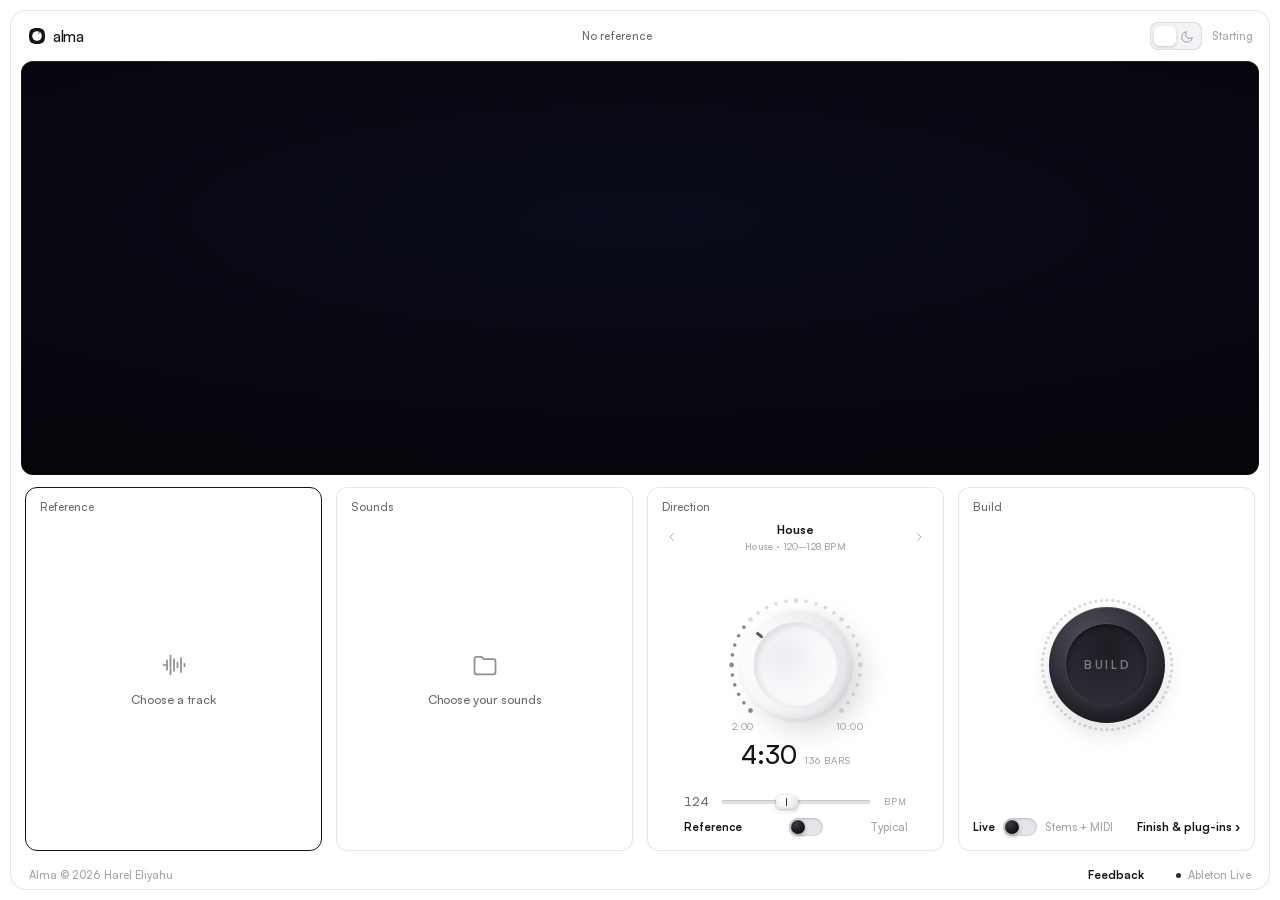
==== commit ca03adaa: "Opening screen darker Co-Authored-By: Claude Fable 5.1 <noreply@anthropic.com>" ====
--- a/flow/ui/index.html
+++ b/flow/ui/index.html
@@ -934,6 +934,13 @@
   .sp-mark .sp-pip { transform-origin:500px 500px; transform:rotate(32deg); animation:spTurn 1.9s cubic-bezier(.22,.9,.24,1) .35s both; }
   @keyframes spTurn { from { transform:rotate(-142deg); } to { transform:rotate(32deg); } }
   @media (prefers-reduced-motion: reduce) { .sp-mark .sp-pip { animation:none; } }
+
+  /* Darker: a hint of deep blue in near-black, a quieter glow, a dimmer wave. */
+  .disp { background:radial-gradient(120% 90% at 50% 38%, #0B0C1B 0%, #06070F 52%, #040407 100%); }
+  .sp-glow { background:radial-gradient(closest-side, rgba(var(--acc-rgb),.15), rgba(var(--acc-rgb),.05) 55%, rgba(var(--acc-rgb),0) 100%); }
+  .sp-mark { filter:drop-shadow(0 0 16px rgba(var(--acc-rgb),.28)) drop-shadow(0 8px 18px rgba(0,0,0,.6)); }
+  .dv[data-v=ref] canvas.full { opacity:.5; }
+  .sp-word { background:linear-gradient(180deg,#F4F1EA 0%, #C9C7E8 72%, #8F8EDB 100%); -webkit-background-clip:text; background-clip:text; -webkit-text-fill-color:transparent; }
 </style>
 </head>
 <body>
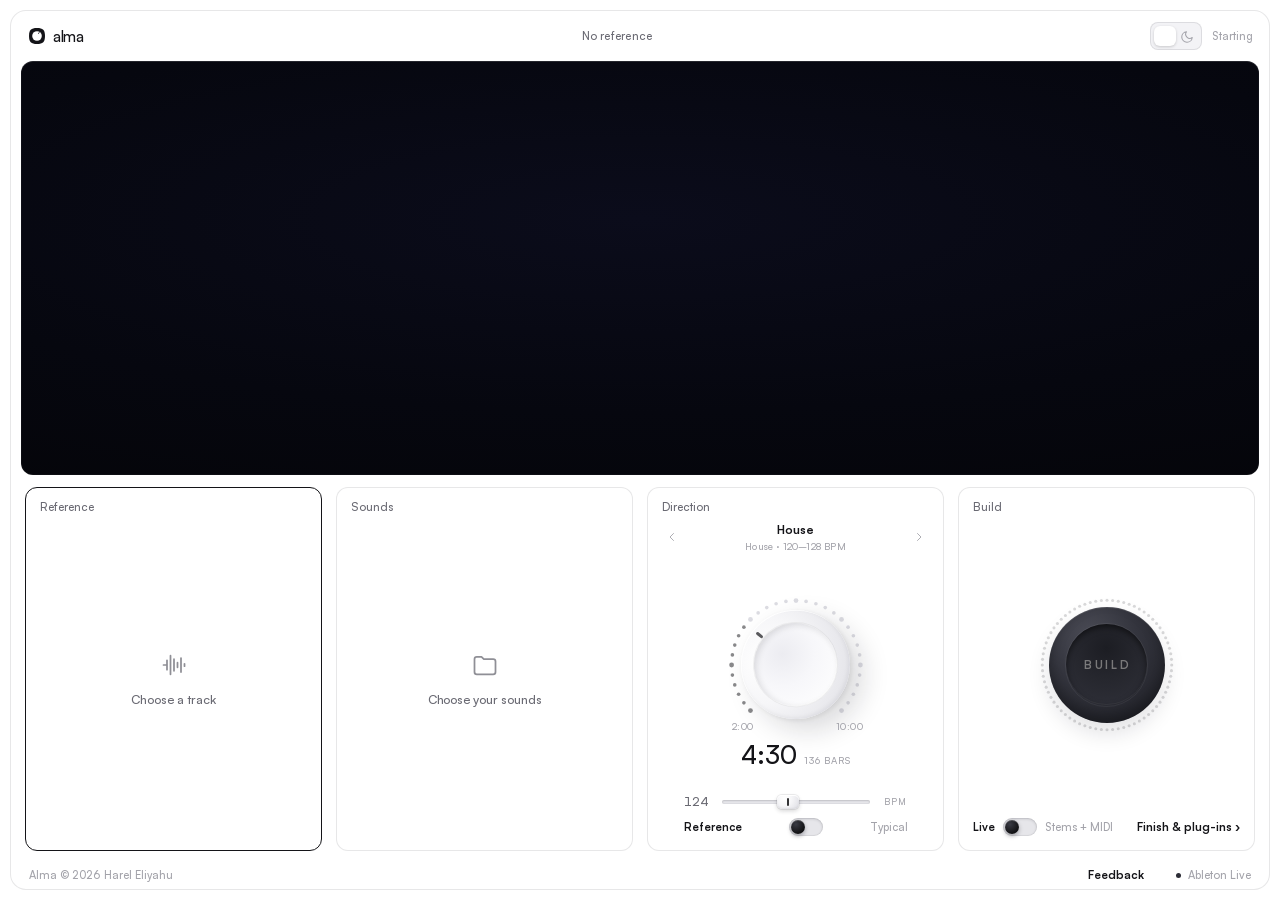
==== commit 3dd328a2: "Fix the structure switch and the tempo slider; add a permanent UI check Switch: with no reference it" ====
--- a/flow/ui/index.html
+++ b/flow/ui/index.html
@@ -941,6 +941,16 @@
   .sp-mark { filter:drop-shadow(0 0 16px rgba(var(--acc-rgb),.28)) drop-shadow(0 8px 18px rgba(0,0,0,.6)); }
   .dv[data-v=ref] canvas.full { opacity:.5; }
   .sp-word { background:linear-gradient(180deg,#F4F1EA 0%, #C9C7E8 72%, #8F8EDB 100%); -webkit-background-clip:text; background-clip:text; -webkit-text-fill-color:transparent; }
+
+  /* The tempo follows the hand: no easing while dragging, an easy settle when you let go, a generous grab area, a cap that stays inside the track. */
+  .hs .track { touch-action:none; }
+  .hs .track::before { content:""; position:absolute; left:-6px; right:-6px; top:-11px; bottom:-11px; }
+  .hs .track .cap { margin-left:-11px; transition:left .16s var(--ease), box-shadow .15s; }
+  .hs.drag .track .cap { transition:none; box-shadow:0 3px 7px rgba(20,20,30,.22), 0 0 0 1px rgba(20,20,30,.08), inset 0 1px 0 #fff, inset 0 -1px 2px rgba(20,20,30,.06); }
+  .hs.drag .v { color:var(--ink); }
+  .hs .track .tick { margin-left:-.5px; }
+  /* A switch that cannot be used says so, and does not pretend to move. */
+  .tg.sm.off { opacity:.5; } .tg.sm.off button, .tg.sm.off .pill { cursor:default; } .tg.sm.off button:disabled { opacity:1; }
 </style>
 </head>
 <body>
@@ -1209,7 +1219,7 @@
 async function refreshStatus(){ const st = await api().status(); $('statusText').textContent = st.state==='licensed'?`Licensed`:(st.state==='trial'?`Trial · ${st.days_left} days`:'Trial ended'); $('ver').textContent = st.version||'';
   S.licensed = st.state!=='expired'; $('deck').classList.toggle('locked', !S.licensed);
   if(!S.licensed){ renderGate(st, 'expired'); showView('gate'); } return st; }
-window.addEventListener('pywebviewready', async ()=>{ await refreshStatus(); if(!S.licensed) return; try { S.styles = await api().styles(); } catch(e) { S.styles = []; } renderStyle(); checkTarget(); requestAnimationFrame(syncSwitches); setTimeout(syncSwitches, 400);
+window.addEventListener('pywebviewready', async ()=>{ await refreshStatus(); if(!S.licensed) return; try { S.styles = await api().styles(); } catch(e) { S.styles = []; } renderStyle(); checkTarget(); renderStruct(); setTimeout(syncSwitches, 400);
   const last = await api().load_session(); if(last){ S.lastOpts=last; $('resumeTxt').textContent = 'Resume · ' + last.reference.split(/[\\/]/).pop().replace(/\.[^.]+$/,'').slice(0,28); $('resumeChip').classList.remove('hidden'); }
   setActive('ref'); liveStatus(); });
 $('stopSend').onclick = async ()=>{ $('stopSend').disabled=true; $('stopSent').textContent='Sending…'; const r = await api().send_feedback('Build stopped: ' + $('stopMsg').textContent); $('stopSend').disabled=false; $('stopSent').textContent = r.ok ? (r.sent ? 'Sent. Thank you.' : `Saved to your Desktop as ${esc(r.path.split('/').pop())} — send it to Harel.`) : (r.error||'Could not send.'); };
@@ -1388,23 +1398,27 @@
 document.querySelectorAll('#targetSeg button').forEach(b=>b.onclick=()=>{ document.querySelectorAll('#targetSeg button').forEach(x=>x.classList.remove('on')); b.classList.add('on'); S.target=b.dataset.v; checkTarget(); gateBuild(); });
 function refUsable(){ return !!(S.ref && S.ref.bars >= 48 && S.ref.sections.length >= 3); }
 function syncSwitches(){ document.querySelectorAll('.tg.sm').forEach(sw=>{ const bs=sw.querySelectorAll('button'); sw.classList.toggle('r', !!(bs[1] && bs[1].classList.contains('on'))); }); }
-document.querySelectorAll('.tg.sm .pill').forEach(pl=>pl.onclick=()=>{ const sw=pl.closest('.tg.sm'); const bs=sw.querySelectorAll('button'); const other = bs[0].classList.contains('on') ? bs[1] : bs[0]; if(!other.disabled) other.click(); });
+document.querySelectorAll('.tg.sm .pill').forEach(pl=>pl.onclick=()=>{ const sw=pl.closest('.tg.sm'); if(sw.classList.contains('off')) return; const bs=sw.querySelectorAll('button'); const other = bs[0].classList.contains('on') ? bs[1] : bs[0]; if(!other.disabled) other.click(); });
 function bpmNow(){ const i=$('bpmIn'); return parseFloat(i.value) || parseFloat(i.placeholder) || (S.ref && S.ref.bpm) || 124; }
 function nudgeBpm(d){ const i=$('bpmIn'); i.value=String(Math.max(80, Math.min(180, Math.round(bpmNow()+d)))); i.dispatchEvent(new Event('change')); }
 const BPM_MIN=80, BPM_MAX=180; const bpmPct=v=>(Math.max(BPM_MIN,Math.min(BPM_MAX,v))-BPM_MIN)/(BPM_MAX-BPM_MIN)*100;
-function drawBpm(temp){ const i=$('bpmIn'); const v = temp!=null ? temp : bpmNow(); const det=parseFloat(i.placeholder)||null; $('bpmCap').style.left=bpmPct(v)+'%'; $('bpmVal').textContent=Math.round(v); $('bpmVal').classList.toggle('own', !!i.value || temp!=null); $('bpmSlider').setAttribute('aria-valuenow', Math.round(v));
-  const t=$('bpmTick'); if(det){ t.style.left=bpmPct(det)+'%'; t.style.display='block'; } else t.style.display='none'; }
-(function bpmSlider(){ const tr=$('bpmTrack'), sl=$('bpmSlider'); let drag=null;
-  const at=e=>{ const r=tr.getBoundingClientRect(); return Math.round(BPM_MIN + Math.max(0,Math.min(1,(e.clientX-r.left)/r.width))*(BPM_MAX-BPM_MIN)); };
-  tr.addEventListener('pointerdown', e=>{ e.preventDefault(); tr.setPointerCapture(e.pointerId); drag=at(e); drawBpm(drag); sl.focus(); });
-  tr.addEventListener('pointermove', e=>{ if(drag==null) return; drag=at(e); drawBpm(drag); });
-  const end=e=>{ if(drag==null) return; const v=drag; drag=null; $('bpmIn').value=String(v); $('bpmIn').dispatchEvent(new Event('change')); };
+const bpmX=pc=>`calc(${pc}% + ${(11-pc*.22).toFixed(2)}px)`;
+function drawBpm(temp){ const i=$('bpmIn'); const v = temp!=null ? temp : bpmNow(); const det=parseFloat(i.placeholder)||null; $('bpmCap').style.left=bpmX(bpmPct(v)); $('bpmVal').textContent=Math.round(v); $('bpmVal').classList.toggle('own', !!i.value || temp!=null); $('bpmSlider').setAttribute('aria-valuenow', Math.round(v));
+  const t=$('bpmTick'); if(det){ t.style.left=bpmX(bpmPct(det)); t.style.display='block'; } else t.style.display='none'; }
+(function bpmSlider(){ const tr=$('bpmTrack'), sl=$('bpmSlider'); let drag=false; const CAP=22;
+  const at=e=>{ const r=tr.getBoundingClientRect(); const f=Math.max(0,Math.min(1,(e.clientX-r.left-CAP/2)/Math.max(1,r.width-CAP))); return BPM_MIN + f*(BPM_MAX-BPM_MIN); };
+  const apply=e=>{ const v=at(e); $('bpmIn').value=String(Math.round(v)); drawBpm(v); setLen(S.len); };
+  tr.addEventListener('pointerdown', e=>{ e.preventDefault(); tr.setPointerCapture(e.pointerId); drag=true; sl.classList.add('drag'); sl.focus(); apply(e); });
+  tr.addEventListener('pointermove', e=>{ if(drag) apply(e); });
+  const end=e=>{ if(!drag) return; drag=false; sl.classList.remove('drag'); const v=Math.round(at(e)); $('bpmIn').value=String(v); drawBpm(v); $('bpmIn').dispatchEvent(new Event('change')); };
   tr.addEventListener('pointerup', end); tr.addEventListener('pointercancel', end);
   sl.addEventListener('dblclick', ()=>{ $('bpmIn').value=''; $('bpmIn').dispatchEvent(new Event('change')); });
   sl.addEventListener('keydown', e=>{ if(e.key==='ArrowRight'||e.key==='ArrowUp'){ e.preventDefault(); nudgeBpm(e.shiftKey?5:1); } if(e.key==='ArrowLeft'||e.key==='ArrowDown'){ e.preventDefault(); nudgeBpm(e.shiftKey?-5:-1); } });
   $('bpmIn').addEventListener('change', ()=>drawBpm()); drawBpm(); })();
 window.addEventListener('resize', syncSwitches); document.addEventListener('click', e=>{ if(e.target.closest('.tg.sm')) requestAnimationFrame(syncSwitches); });
-function renderStruct(){ requestAnimationFrame(syncSwitches); const ok=refUsable(); if(!ok && S.structure==='reference') S.structure='typical'; const rb=document.querySelector('#structSeg button[data-v="reference"]'); rb.disabled=!ok; rb.title = ok ? '' : 'The reference is too short to carry a structure'; document.querySelectorAll('#structSeg button').forEach(x=>x.classList.toggle('on', x.dataset.v===S.structure)); if(S.view==='dir') drawDir(); }
+function renderStruct(){ requestAnimationFrame(syncSwitches); const ok=refUsable(); if(!ok && S.structure==='reference') S.structure='typical'; const sw=$('structSeg'); const rb=document.querySelector('#structSeg button[data-v="reference"]'); rb.disabled=!ok; sw.classList.toggle('off', !ok);
+  sw.title = ok ? "Follow the reference's sections, or a typical club structure" : (S.ref ? 'The reference is too short to carry a structure: a typical one is used' : 'Choose a reference to follow its sections');
+  document.querySelectorAll('#structSeg button').forEach(x=>x.classList.toggle('on', x.dataset.v===S.structure)); if(S.view==='dir') drawDir(); }
 document.querySelectorAll('#structSeg button').forEach(b=>b.onclick=()=>{ if(b.disabled) return; S.structure=b.dataset.v; renderStruct(); markStale(); });
 $('bpmIn').addEventListener('change', ()=>{ if(S.view==='dir') drawDir(); setLen(S.len); markStale(); if(S.pack) loadKit(); });
 $('finBtn').onclick = ()=>{ S.finOpen = !S.finOpen; $('finBtn').classList.toggle('on', S.finOpen); setActive('dir'); if(!S.finishLoaded) loadFinish(); };
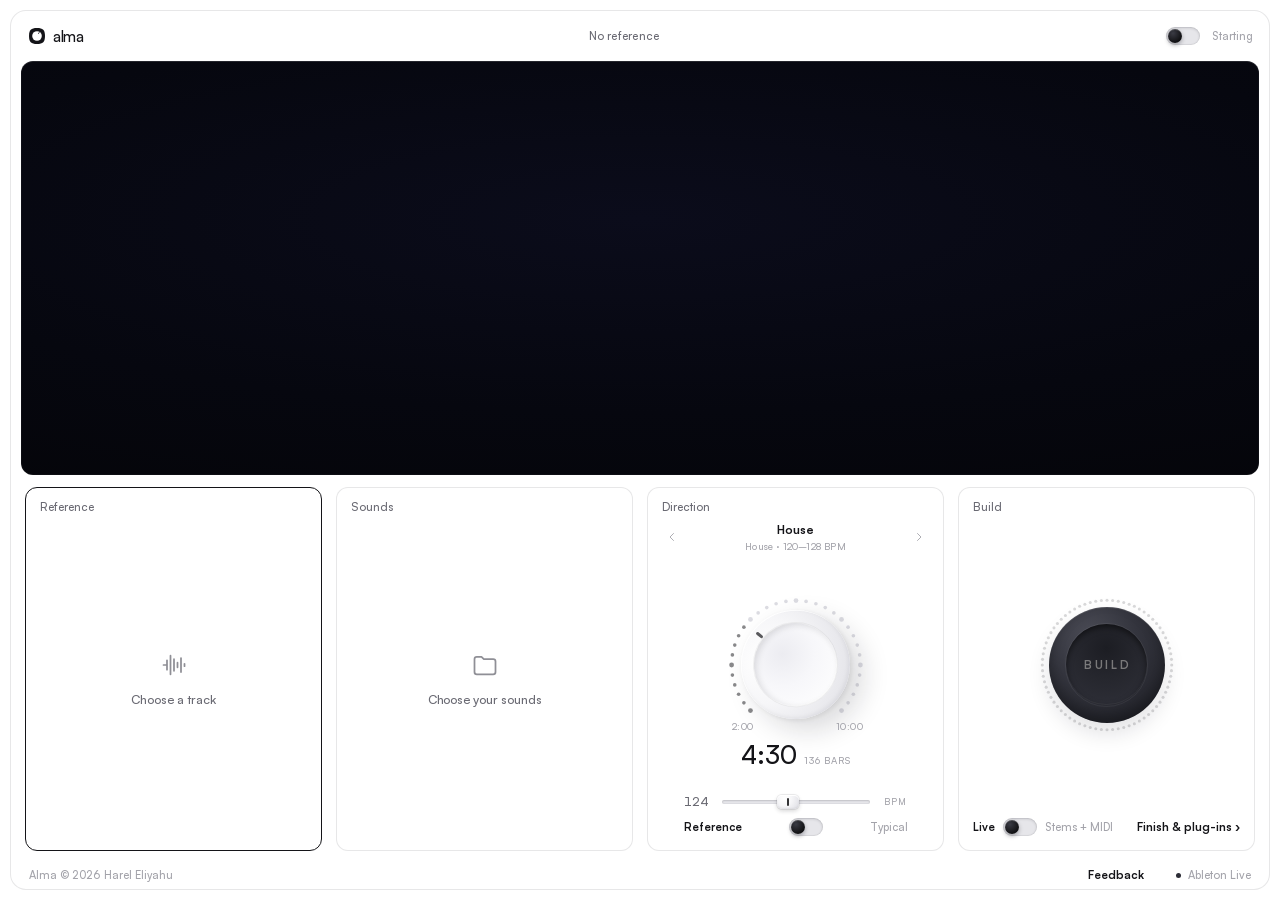
==== commit 15927469: "The theme switch is the same pill and black knob; no footer status in Stems + MIDI mode Co-Authored-" ====
--- a/flow/ui/index.html
+++ b/flow/ui/index.html
@@ -951,6 +951,14 @@
   .hs .track .tick { margin-left:-.5px; }
   /* A switch that cannot be used says so, and does not pretend to move. */
   .tg.sm.off { opacity:.5; } .tg.sm.off button, .tg.sm.off .pill { cursor:default; } .tg.sm.off button:disabled { opacity:1; }
+
+  /* The theme switch is the same pill and black knob as the others. */
+  .tsw { all:unset; cursor:pointer; display:inline-flex; align-items:center; padding:6px 2px; }
+  .tsw:focus-visible .pill { box-shadow:inset 0 1px 3px rgba(20,20,30,.16), 0 0 0 2px var(--acc); }
+  .tsw .pill { position:relative; width:34px; height:18px; border-radius:9px; background:#E6E6EA; box-shadow:inset 0 1px 3px rgba(20,20,30,.16), inset 0 0 0 1px rgba(20,20,30,.05); flex:0 0 34px; }
+  .tsw .pill i { position:absolute; top:2px; left:2px; width:14px; height:14px; border-radius:50%; background:radial-gradient(circle at 35% 30%, #3A3B44 0%, #111113 70%); box-shadow:0 2px 4px rgba(20,20,30,.35), inset 0 1px 0 rgba(255,255,255,.18); transition:transform .22s var(--ease); }
+  :root[data-theme=dark] .tsw .pill { background:#111218; box-shadow:inset 0 1px 3px rgba(0,0,0,.6), inset 0 0 0 1px rgba(255,255,255,.05); }
+  :root[data-theme=dark] .tsw .pill i { transform:translateX(16px); background:radial-gradient(circle at 35% 30%, #FFFFFF 0%, #DCDCE2 70%); box-shadow:0 2px 4px rgba(0,0,0,.5); }
 </style>
 </head>
 <body>
@@ -961,7 +969,7 @@
     <div class="right">
       <button class="chip upd hidden" id="updChip" title=""><i></i><span id="updTxt">Update</span></button>
       <button class="chip hidden" id="resumeChip"><svg width="12" height="12" viewBox="0 0 24 24" fill="none" stroke-width="2.2" stroke-linecap="round" stroke-linejoin="round"><path d="M3 12a9 9 0 109-9"/><path d="M3 3v6h6"/></svg><span id="resumeTxt">Resume</span></button>
-      <button class="tsw" id="themeBtn" aria-label="Theme"><svg class="sun" viewBox="0 0 24 24"><circle cx="12" cy="12" r="4"/><path d="M12 2v2M12 20v2M4.9 4.9l1.4 1.4M17.7 17.7l1.4 1.4M2 12h2M20 12h2M4.9 19.1l1.4-1.4M17.7 6.3l1.4-1.4"/></svg><i></i><svg class="moon" viewBox="0 0 24 24"><path d="M21 12.8A9 9 0 1111.2 3a7 7 0 009.8 9.8z"/></svg></button>
+      <button class="tsw" id="themeBtn" role="switch" aria-checked="false" aria-label="Dark mode" title="Dark mode"><span class="pill"><i></i></span></button>
       <span class="lic" id="statusText">Starting</span>
     </div>
   </header>
@@ -1065,7 +1073,8 @@
 const ROLE_ORDER = [['kick','Kick'],['clap','Clap'],['chat','Closed hat'],['ohat','Open hat'],['hat_loop','Hat loop'],['shaker_loop','Shaker'],['perc','Perc'],['perc_loop','Perc loop'],['perc_loop2','Perc loop 2'],['tom','Tom'],['tom_b','Tom B'],['tom_c','Tom C'],['snare_roll','Build roll'],['bass','Bass'],['synth','Synth'],['pad','Pad'],['atmos','Atmosphere']];
 
 /* ---------- theme ---------- */
-$('themeBtn').onclick = ()=>{ const t = document.documentElement.dataset.theme==='dark' ? 'light' : 'dark'; document.documentElement.dataset.theme = t; try{ localStorage.setItem('flow-theme', t); }catch(e){} };
+const syncTheme=()=>$('themeBtn').setAttribute('aria-checked', document.documentElement.dataset.theme==='dark' ? 'true' : 'false'); syncTheme();
+$('themeBtn').onclick = ()=>{ const t = document.documentElement.dataset.theme==='dark' ? 'light' : 'dark'; document.documentElement.dataset.theme = t; try{ localStorage.setItem('flow-theme', t); }catch(e){} syncTheme(); };
 
 /* ---------- heartbeat ---------- */
 function setBeat(bpm){ document.documentElement.style.setProperty('--beat', bpm ? (60/bpm).toFixed(4)+'s' : '2.6s'); }
@@ -1422,11 +1431,11 @@
 document.querySelectorAll('#structSeg button').forEach(b=>b.onclick=()=>{ if(b.disabled) return; S.structure=b.dataset.v; renderStruct(); markStale(); });
 $('bpmIn').addEventListener('change', ()=>{ if(S.view==='dir') drawDir(); setLen(S.len); markStale(); if(S.pack) loadKit(); });
 $('finBtn').onclick = ()=>{ S.finOpen = !S.finOpen; $('finBtn').classList.toggle('on', S.finOpen); setActive('dir'); if(!S.finishLoaded) loadFinish(); };
-async function liveStatus(){ if(S.target!=='ableton'){ $('liveLed').className=''; $('liveTxt').textContent='Stems + MIDI'; return {ok:true,fresh:true}; }
+async function liveStatus(){ $('liveSt').classList.toggle('hidden', S.target!=='ableton'); if(S.target!=='ableton'){ $('liveLed').className=''; $('liveTxt').textContent=''; return {ok:true,fresh:true}; }
   const r = await api().ableton_status(); $('liveLed').className = r.ok ? ((r.fresh||r.rebuild)?'ok':'bad') : 'bad'; $('liveTxt').textContent = r.ok ? (r.fresh ? 'Live is ready, empty set in front' : (r.rebuild ? 'Live has your last build open' : `Live has ${r.tracks} tracks open`)) : 'Live is not reachable'; return r; }
 async function checkTarget(){ $('outRow').classList.toggle('hidden', S.target!=='stems'); $('bridgeRow').classList.add('hidden'); if(!S.finishLoaded) loadFinish();
   if(S.target==='ableton'){ $('targetHint').className='hint hidden'; $('targetHint').textContent=''; const r = await liveStatus(); if(r.ok && r.bridge_outdated){ $('bridgeRow').classList.remove('hidden'); $('bridgeMsg').textContent = 'This version of Alma ships a newer bridge. Install it, then quit and reopen Live.'; } $('targetHint').className = 'hint ' + (r.ok ? ((r.fresh||r.rebuild)?'ok':'warn') : 'warn'); $('targetHint').textContent = r.ok ? (r.fresh?'':(r.rebuild?`Your last build is open in Live · Build replaces its ${r.alma_tracks} tracks, nothing else`:`Live has ${r.tracks} tracks open. File › New Live Set first.`)) : r.reason; $('targetHint').classList.toggle('hidden', !$('targetHint').textContent); if(!r.ok) $('bridgeRow').classList.remove('hidden'); return r; }
-  await liveStatus(); $('targetHint').className='hint'; $('targetHint').textContent = 'Full-length stems and a MIDI file with markers, for any DAW.'; return {ok:true, fresh:true}; }
+  await liveStatus(); $('targetHint').className='hint hidden'; $('targetHint').textContent=''; return {ok:true, fresh:true}; }
 $('installBridge').onclick = async ()=>{ $('bridgeMsg').textContent='Installing…'; const r = await api().install_bridge(); $('bridgeMsg').textContent = r.ok ? `Installed to ${r.path}. ${r.steps.join(' ')}` : r.error; };
 async function loadFinish(){ S.finishLoaded = true; const opts = await api().finish_options(); if(!S.finish) S.finish = new Set(opts.filter(o=>o.on).map(o=>o.key));
   const SHORT = {gain:'Levels relative to the kick', lowcut:'High-pass, not on kick or bass', duck:'Pump on every track but the kick', space:'Reverb on pads, claps, vocal, synth', glue:'Drum Buss on claps, perc, toms', transitions:'Rising sweep into every drop'};
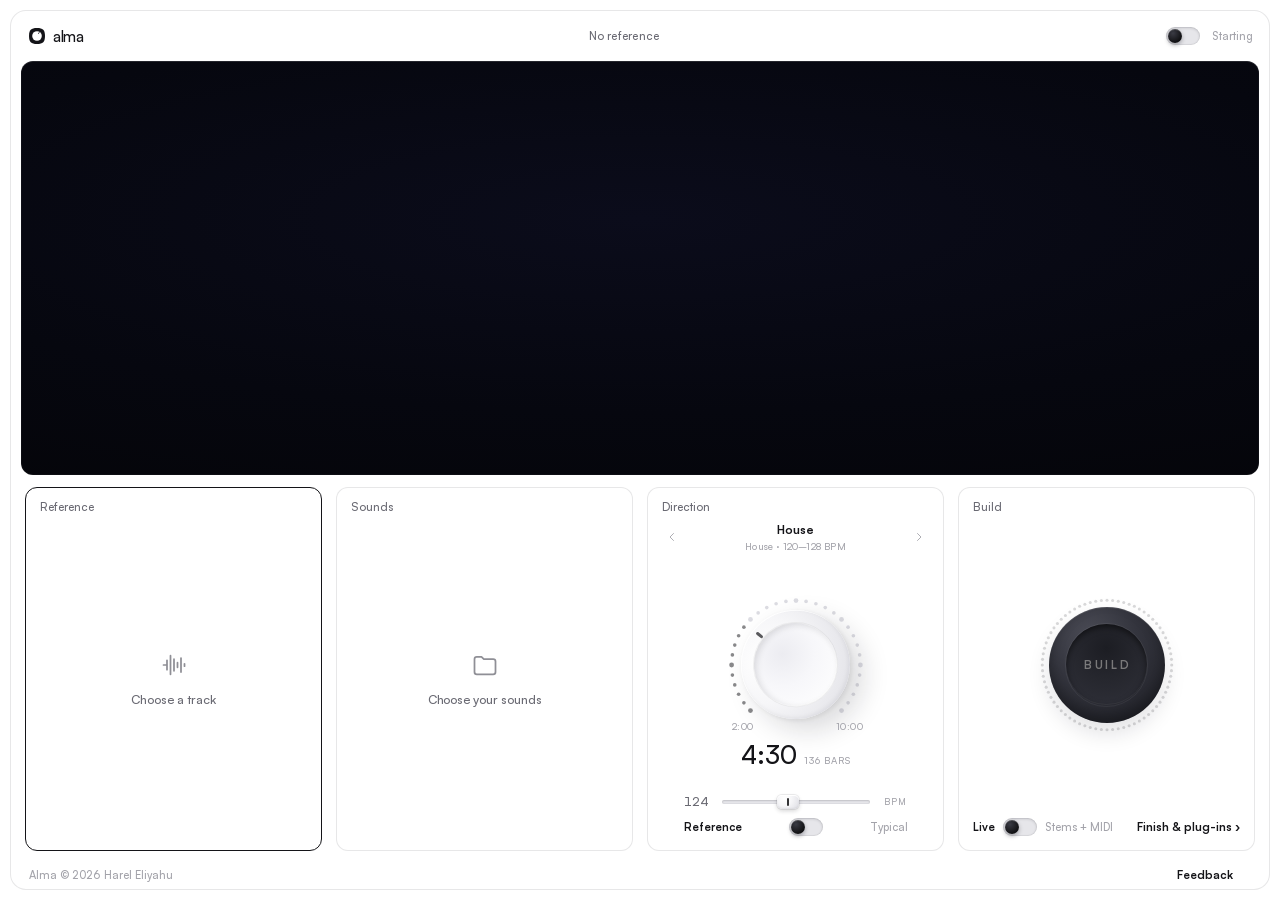
==== commit 59a4f28e: "No Live status in the footer Co-Authored-By: Claude Fable 5.1 <noreply@anthropic.com>" ====
--- a/flow/ui/index.html
+++ b/flow/ui/index.html
@@ -959,6 +959,9 @@
   .tsw .pill i { position:absolute; top:2px; left:2px; width:14px; height:14px; border-radius:50%; background:radial-gradient(circle at 35% 30%, #3A3B44 0%, #111113 70%); box-shadow:0 2px 4px rgba(20,20,30,.35), inset 0 1px 0 rgba(255,255,255,.18); transition:transform .22s var(--ease); }
   :root[data-theme=dark] .tsw .pill { background:#111218; box-shadow:inset 0 1px 3px rgba(0,0,0,.6), inset 0 0 0 1px rgba(255,255,255,.05); }
   :root[data-theme=dark] .tsw .pill i { transform:translateX(16px); background:radial-gradient(circle at 35% 30%, #FFFFFF 0%, #DCDCE2 70%); box-shadow:0 2px 4px rgba(0,0,0,.5); }
+
+  /* No Live status in the footer: a problem is said once, under Direction, where it can be fixed. */
+  #liveSt { display:none !important; }
 </style>
 </head>
 <body>
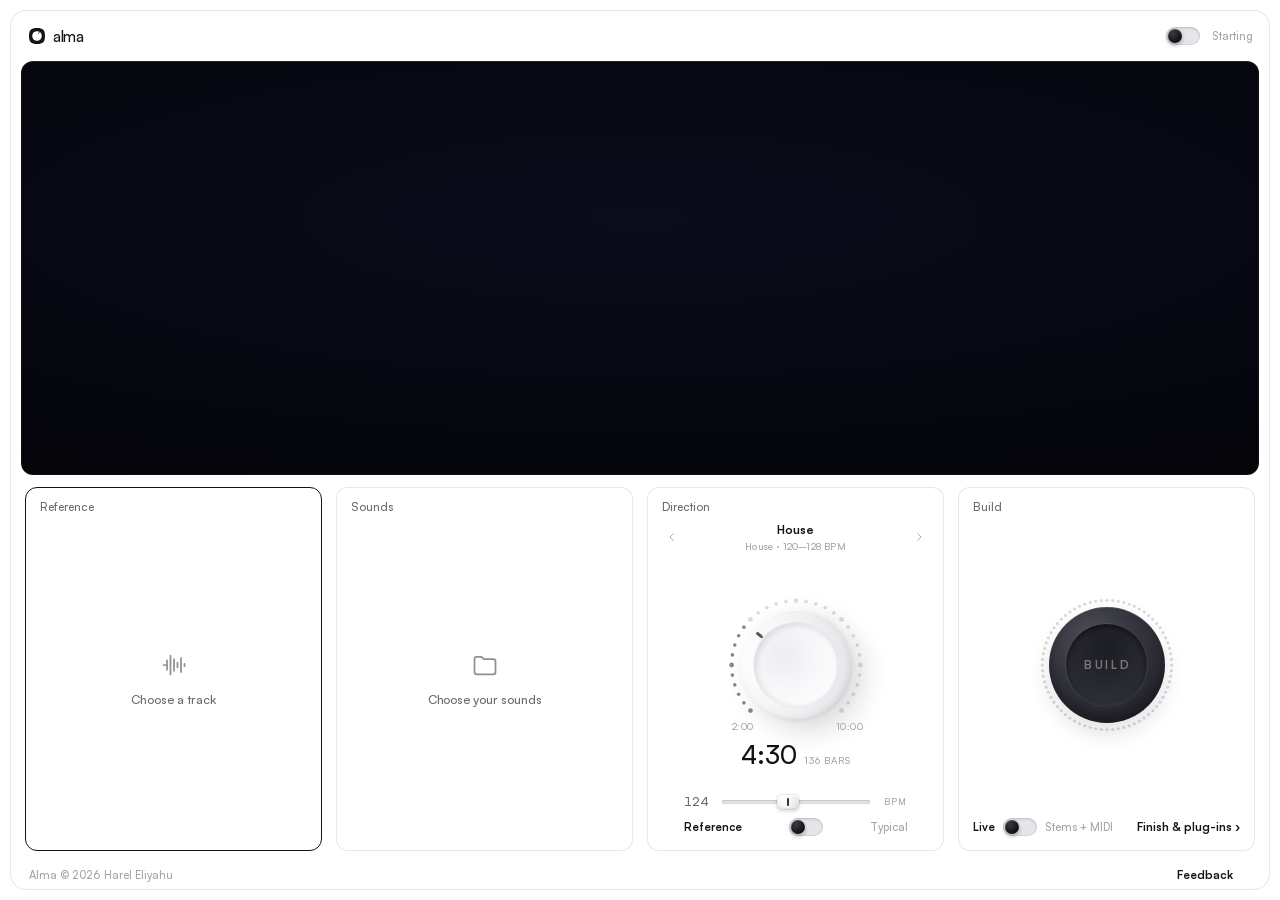
==== commit 220c778c: "Top bar: nothing until a reference is loaded; no Live status in the footer Co-Authored-By: Claude Fa" ====
--- a/flow/ui/index.html
+++ b/flow/ui/index.html
@@ -968,7 +968,7 @@
 <div class="dev" id="dev">
   <header class="bar">
     <div class="brand"><svg class="mark" width="16" height="16" viewBox="0 0 1000 1000" aria-hidden="true"><path d="M500 0C130 0 0 130 0 500s130 500 500 500 500-130 500-500S870 0 500 0z" fill="var(--ink)"/><circle cx="500" cy="500" r="300" fill="var(--bg)"/><line x1="500" y1="234" x2="500" y2="326" stroke="var(--ink)" stroke-width="40" stroke-linecap="round" transform="rotate(32 500 500)"/></svg>alma</div>
-    <div class="sess" id="sess">No reference</div>
+    <div class="sess" id="sess"></div>
     <div class="right">
       <button class="chip upd hidden" id="updChip" title=""><i></i><span id="updTxt">Update</span></button>
       <button class="chip hidden" id="resumeChip"><svg width="12" height="12" viewBox="0 0 24 24" fill="none" stroke-width="2.2" stroke-linecap="round" stroke-linejoin="round"><path d="M3 12a9 9 0 109-9"/><path d="M3 3v6h6"/></svg><span id="resumeTxt">Resume</span></button>
